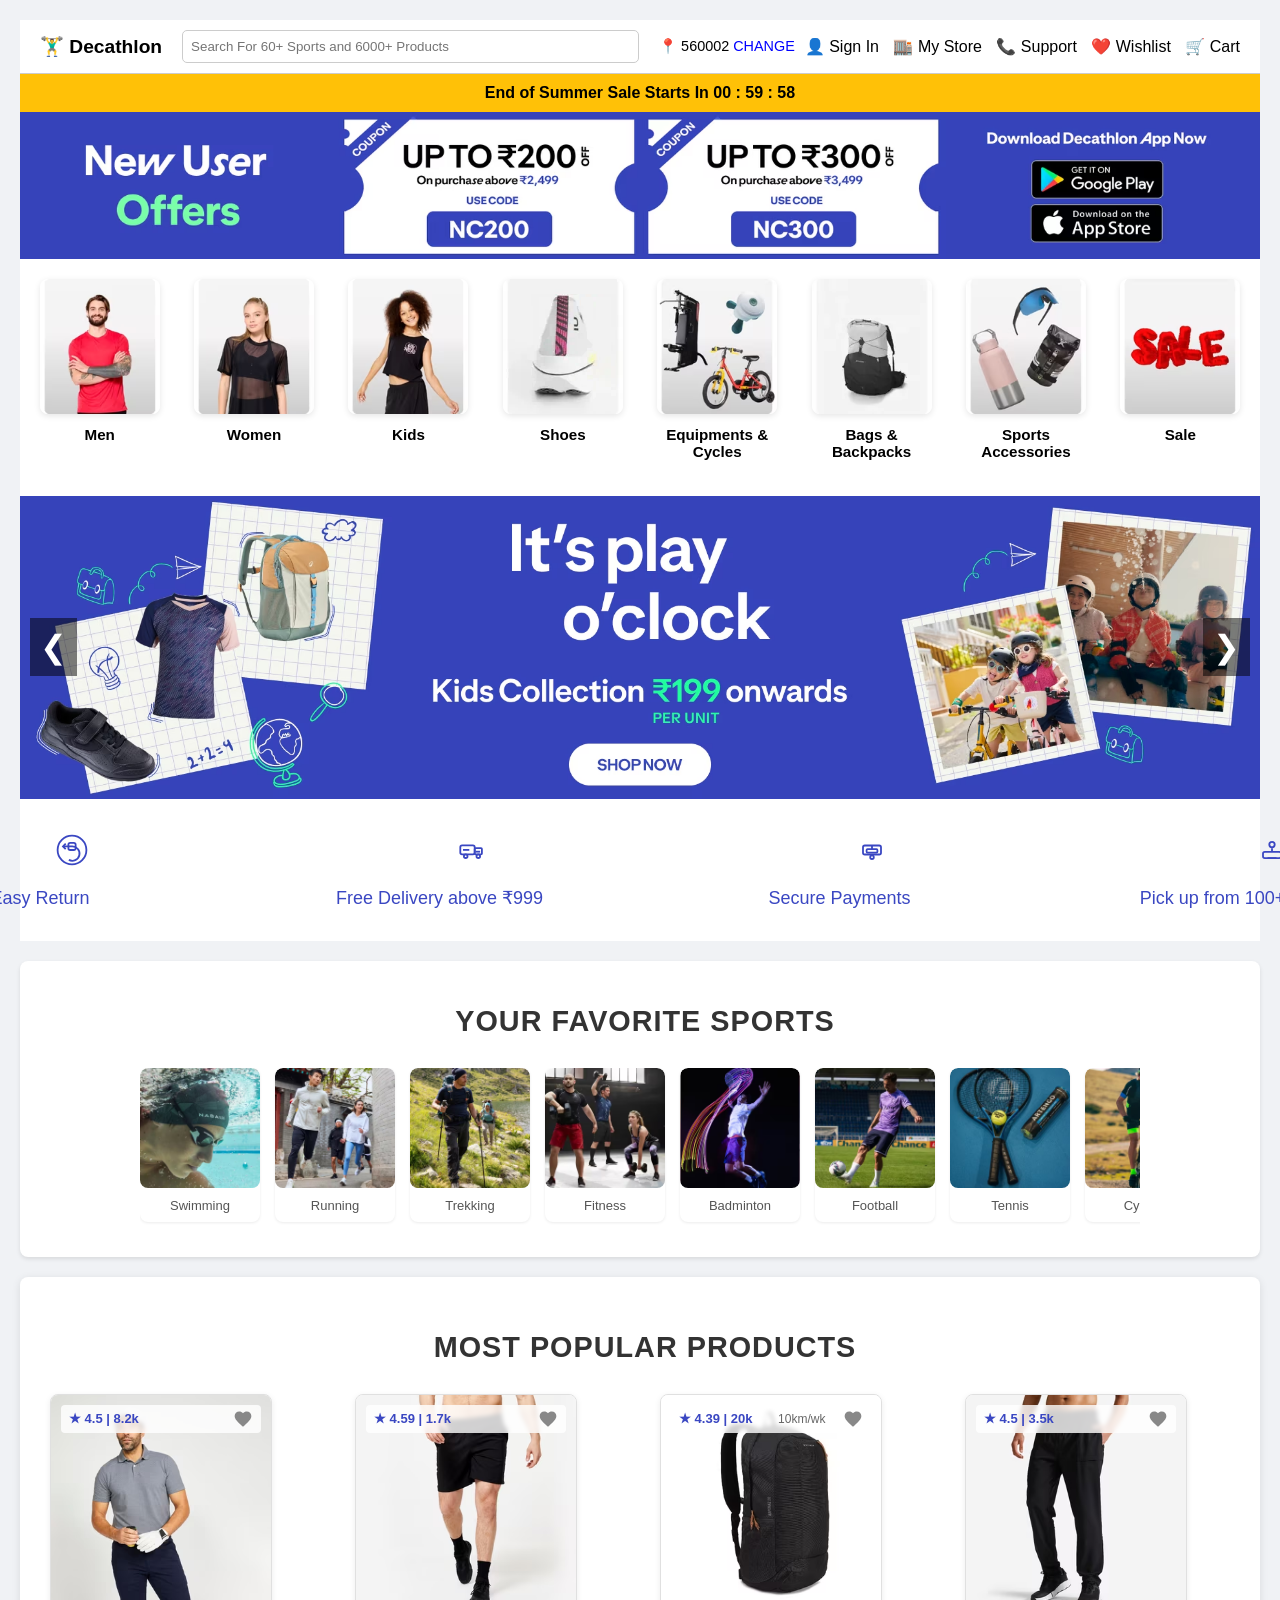
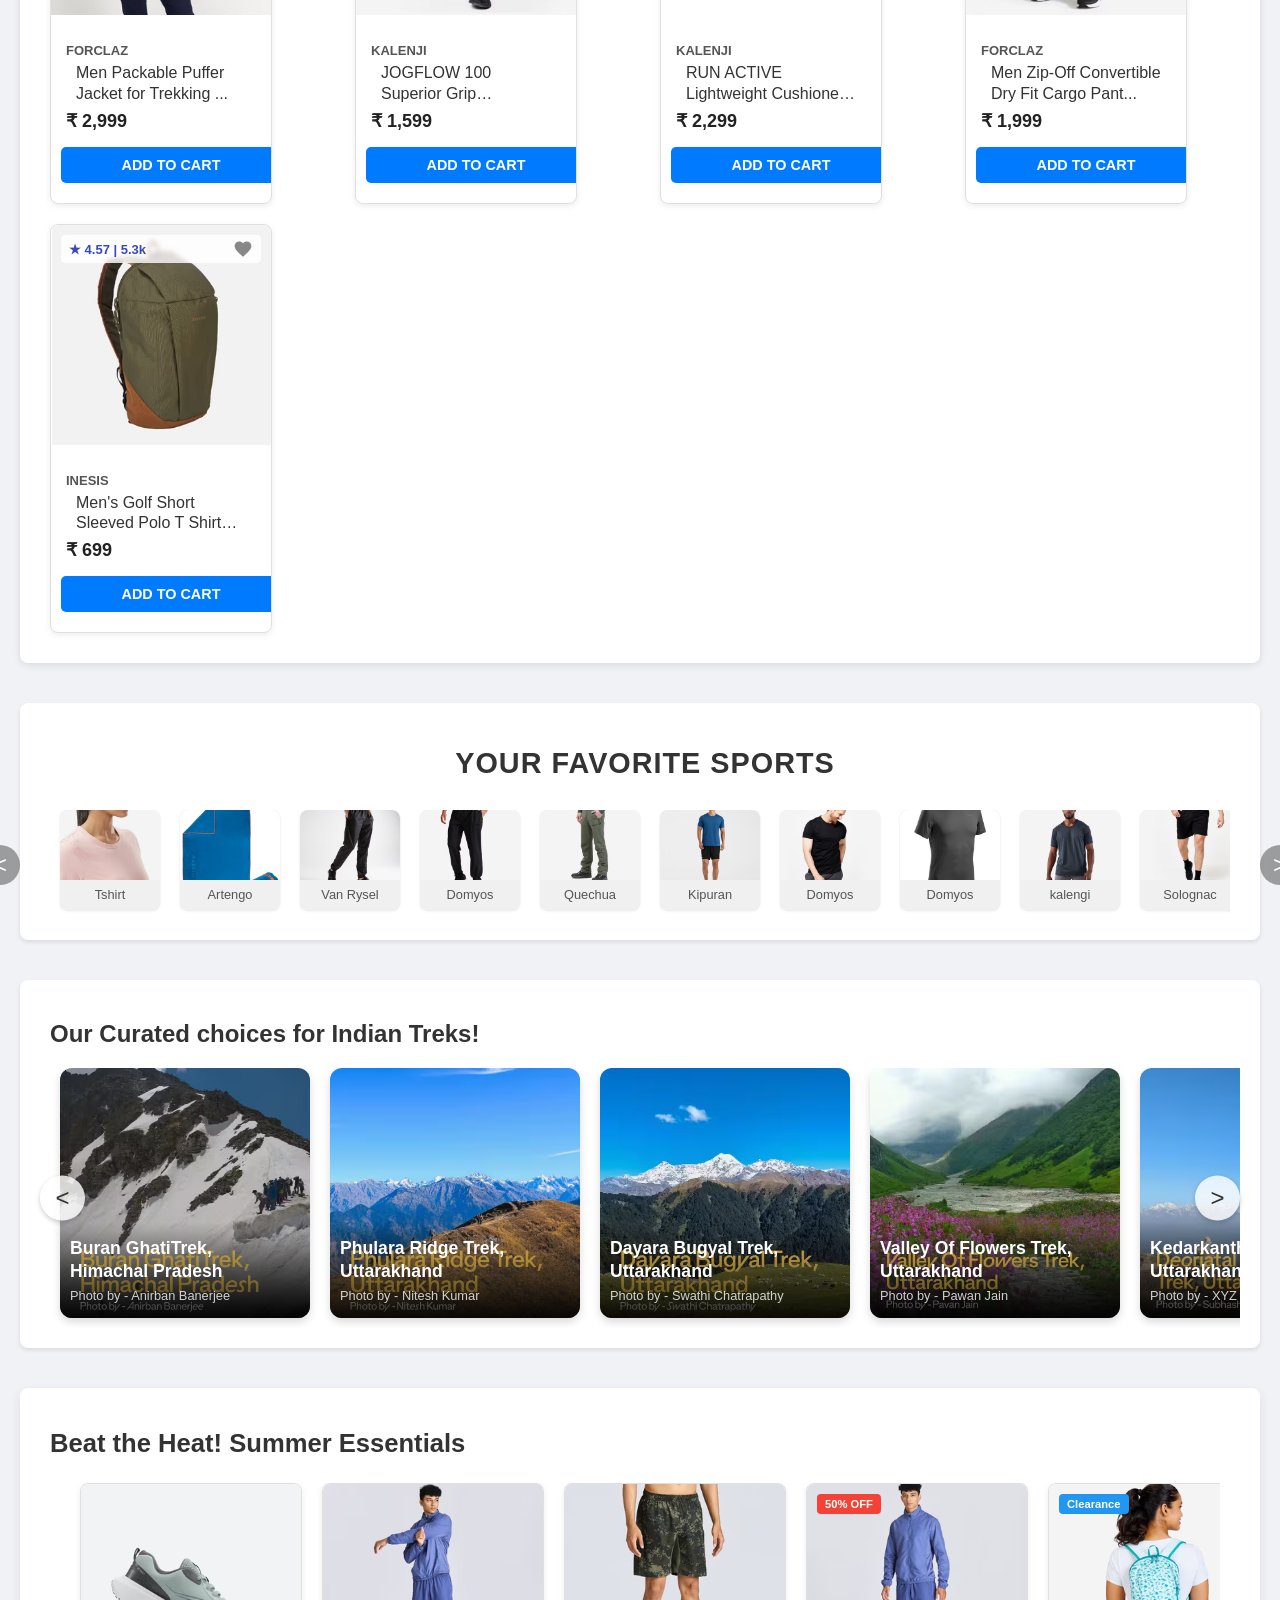
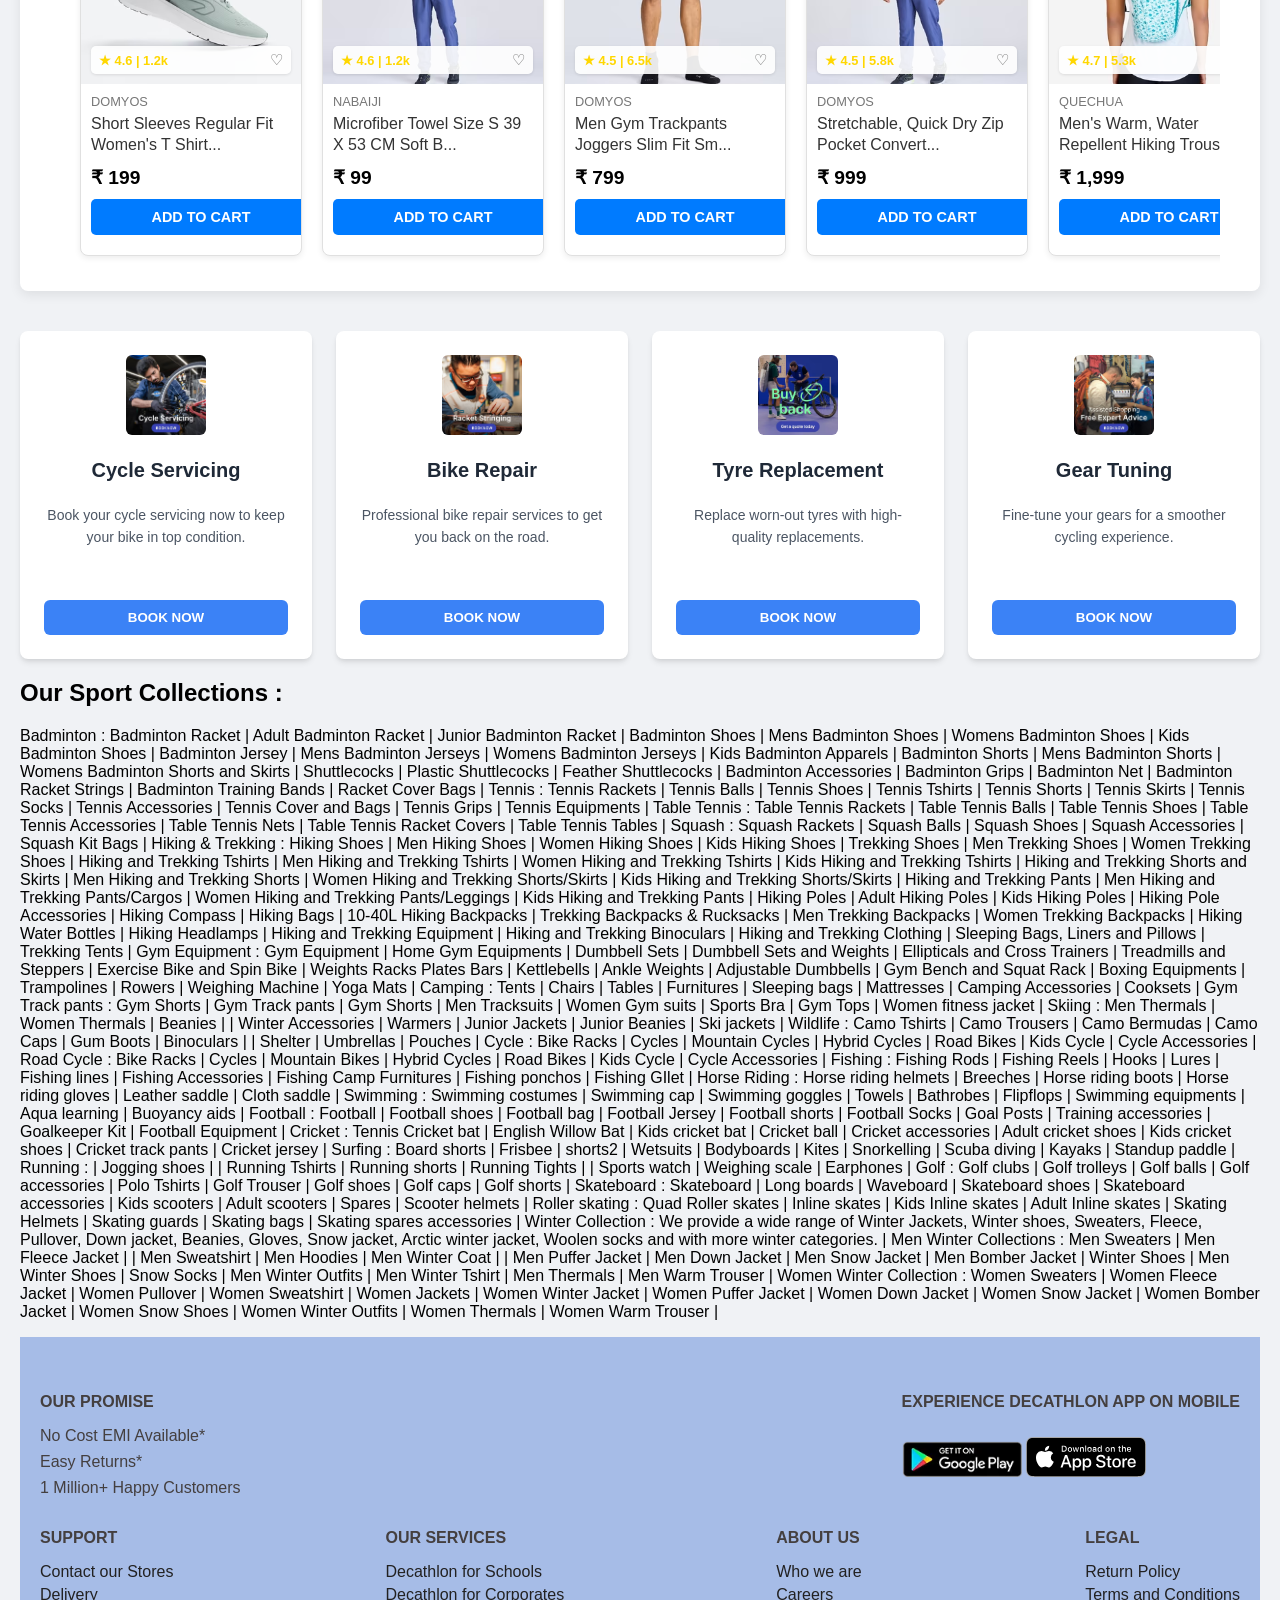
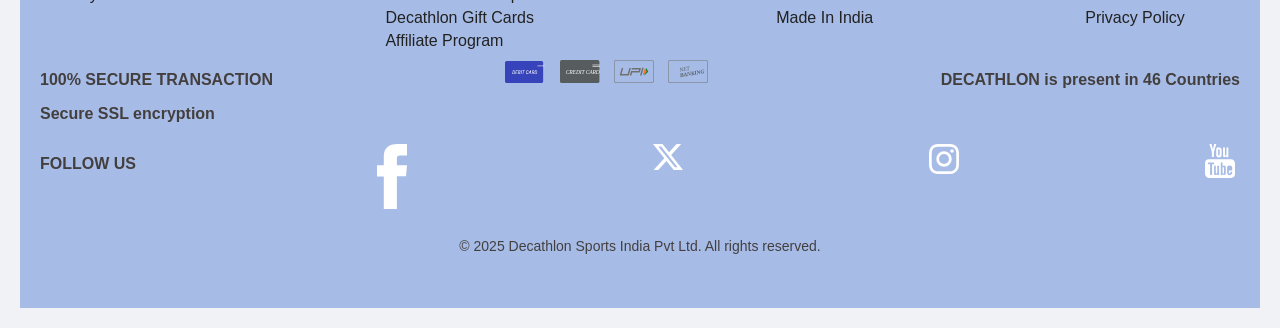
==== index.html @ 5025a7cd "Decathlon clone2" ====
<!DOCTYPE html>
<html lang="en">
<head>
  <meta charset="UTF-8" />
  <meta name="viewport" content="width=device-width, initial-scale=1.0" />
  <title>Decathlon Clone</title>
  <link rel="stylesheet" href="style.css" />
</head>
<body>
  <header class="top-nav">
    <div class="logo">🏋️‍♂️ Decathlon</div>
    <input type="text" placeholder="Search For 60+ Sports and 6000+ Products" class="search" />
    <div class="location">📍 560002 <span class="change">CHANGE</span></div>
    <div class="nav-icons">
      <span>👤 Sign In</span>
      <span>🏬 My Store</span>
      <span>📞 Support</span>
      <span>❤️ Wishlist</span>
      <span>🛒 Cart</span>
    </div>
  </header>

  <div class="sale-timer">
    End of Summer Sale Starts In <span id="timer">--:--:--</span>
  </div>

  <section class="banner">
    <img src="images/offer.avif" alt="Decathlon Banner">
  </section>

  <section class="categories">
    <div class="category">
      <img src="images/category1.avif" alt="Men" />
      <p>Men</p>
    </div>
    <div class="category">
      <img src="images/category2.avif" alt="Women" />
      <p>Women</p>
    </div>
    <div class="category">
      <img src="images/category3.avif" alt="Kids" />
      <p>Kids</p>
    </div>
    <div class="category">
      <img src="images/category4.webp" alt="Shoes" />
      <p>Shoes</p>
    </div>
    <div class="category">
      <img src="images/category4.avif" alt="Equipments" />
      <p>Equipments &<br>Cycles</p>
    </div>
    <div class="category">
      <img src="images/category6.webp" alt="Bags" />
      <p>Bags &<br>Backpacks</p>
    </div>
    <div class="category">
      <img src="images/category7.avif" alt="Accessories" />
      <p>Sports<br>Accessories</p>
    </div>
    <div class="category">
      <img src="images/category8.avif" alt="Sale" />
      <p>Sale</p>
    </div>
  </section>

  <!-- Slideshow -->
  <div class="slideshow-container">
    <div class="slide fade">
      <img src="images/category9.avif" alt="Slide 1">
    </div>
    <div class="slide fade">
      <img src="images/category10.avif" alt="Slide 2">
    </div>
    <div class="slide fade">
      <img src="images/category9.avif" alt="Slide 3">
    </div>
    <div class="slide fade">
      <img src="images/category12.avif" alt="Slide 4">
    </div>
    <div class="slide fade">
      <img src="images/category13.avif" alt="Slide 5">
    </div>
    <div class="slide fade">
      <img src="images/category14.avif" alt="Slide 6">
    </div>

    <!-- Navigation arrows -->
    <a class="prev" onclick="plusSlides(-1)">&#10094;</a>
    <a class="next" onclick="plusSlides(1)">&#10095;</a>
  </div>





  


<div class="features-bar">
        <div class="feature">
            <span class="icon">
                <svg viewBox="0 0 40 40">
                    <circle cx="20" cy="20" r="16" stroke="#3a47c2" stroke-width="2" fill="none"/>
                    <path d="M13 13l-3 3 3 3" stroke="#3a47c2" stroke-width="2" fill="none"/>
                    <path d="M10 16h10a8 8 0 1 1-3.5 15" stroke="#3a47c2" stroke-width="2" fill="none"/>
                    <rect x="16" y="12" width="8" height="8" rx="2" stroke="#3a47c2" stroke-width="2" fill="none"/>
                </svg>
            </span>
            <span class="feature-text">Easy Return</span>
        </div>
        <div class="divider"></div>
        <div class="feature">
            <span class="icon">
                <svg viewBox="0 0 40 40">
                    <rect x="7" y="16" width="16" height="10" rx="2" stroke="#3a47c2" stroke-width="2" fill="none"/>
                    <rect x="23" y="19" width="8" height="7" rx="1" stroke="#3a47c2" stroke-width="2" fill="none"/>
                    <circle cx="13" cy="28" r="2" stroke="#3a47c2" stroke-width="2" fill="none"/>
                    <circle cx="27" cy="28" r="2" stroke="#3a47c2" stroke-width="2" fill="none"/>
                    <path d="M10 21h7" stroke="#3a47c2" stroke-width="2" fill="none"/>
                    <path d="M24 23h5" stroke="#3a47c2" stroke-width="2" fill="none"/>
                </svg>
            </span>
            <span class="feature-text">Free Delivery above ₹999</span>
        </div>
        <div class="divider"></div>
        <div class="feature">
            <span class="icon">
                <svg viewBox="0 0 40 40">
                    <rect x="10" y="15" width="20" height="10" rx="2" stroke="#3a47c2" stroke-width="2" fill="none"/>
                    <rect x="14" y="19" width="12" height="4" rx="1" stroke="#3a47c2" stroke-width="2" fill="none"/>
                    <path d="M20 19v-4" stroke="#3a47c2" stroke-width="2" fill="none"/>
                    <circle cx="20" cy="28" r="2" stroke="#3a47c2" stroke-width="2" fill="none"/>
                </svg>
            </span>
            <span class="feature-text">Secure Payments</span>
        </div>
        <div class="divider"></div>
        <div class="feature">
            <span class="icon">
                <svg viewBox="0 0 40 40">
                    <rect x="10" y="22" width="20" height="7" rx="2" stroke="#3a47c2" stroke-width="2" fill="none"/>
                    <path d="M20 22v-4" stroke="#3a47c2" stroke-width="2" fill="none"/>
                    <circle cx="20" cy="14" r="3" stroke="#3a47c2" stroke-width="2" fill="none"/>
                    <path d="M15 29h10" stroke="#3a47c2" stroke-width="2" fill="none"/>
                </svg>
            </span>
            <span class="feature-text">Pick up from 100+ stores</span>
        </div>
    </div>

<div class="sports-section">
    <h2 class="section-title">YOUR FAVORITE SPORTS</h2>
    <div class="carousel-container">
        <button class="carousel-arrow left-arrow" id="leftArrow">&lt;</button>
        <div class="sports-carousel" id="sportsCarousel">
            <div class="sport-card">
                <img src="image2/im1.avif" alt="Swimming">
                <span class="sport-label">Swimming</span>
            </div>
            <div class="sport-card">
                <img src="image2/im2.avif" alt="Running">
                <span class="sport-label">Running</span>
            </div>
            <div class="sport-card">
                <img src="image2/im3.avif" alt="Trekking">
                <span class="sport-label">Trekking</span>
            </div>
            <div class="sport-card">
                <img src="image2/im4.avif" alt="Fitness">
                <span class="sport-label">Fitness</span>
            </div>
            <div class="sport-card">
                <img src="image2/im5.avif" alt="Badminton">
                <span class="sport-label">Badminton</span>
            </div>
            <div class="sport-card">
                <img src="image2/im6.avif" alt="Football">
                <span class="sport-label">Football</span>
            </div>
            <div class="sport-card">
                <img src="image2/im7.avif" alt="Tennis">
                <span class="sport-label">Tennis</span>
            </div>
            <div class="sport-card">
                <img src="image2/im8.avif" alt="Cycling">
                <span class="sport-label">Cycling</span>
            </div>
            <div class="sport-card">
                <img src="image2/im9.avif" alt="Basketball">
                <span class="sport-label">Basketball</span>
            </div>
            <div class="sport-card">
                <img src="image2/im10.avif" alt="Climbing">
                <span class="sport-label">Climbing</span>
            </div>
            <div class="sport-card">
                <img src="image2/im11.png" alt="Climbing">
                <span class="sport-label">Climbing</span>
            </div>
            <div class="sport-card">
                <img src="image2/im12.avif" alt="Climbing">
                <span class="sport-label">Climbing</span>
            </div>
        </div>
        <button class="carousel-arrow right-arrow" id="rightArrow">&gt;</button>
    </div>
</div>


<!---Product-->

<div class="products-section">
    <h2 class="section-title">Most Popular Products</h2>

    <div class="products-grid">

        <div class="product-card">
            <div class="product-image-container">
                <img src="image3/image0.avif" alt="FORCLAZ Men Packable Puffer Jacket for Trekking">
                <div class="rating-bar">
                    <span class="rating">
                        &#9733; 4.5 | 8.2k
                    </span>
                    <button class="like-button" aria-label="Add to favorites">
                        <svg viewBox="0 0 24 24" fill="currentColor" width="18px" height="18px">
                            <path d="M12 21.35l-1.45-1.32C5.4 15.36 2 12.28 2 8.5C2 5.42 4.42 3 7.5 3c1.74 0 3.41.81 4.5 2.09C13.09 3.81 14.76 3 16.5 3C19.58 3 22 5.42 22 8.5c0 3.78-3.4 6.86-8.55 11.54L12 21.35z"/>
                        </svg>
                    </button>
                </div>
            </div>
            <div class="product-info">
                <p class="product-brand">FORCLAZ</p>
                <p class="product-name">Men Packable Puffer Jacket for Trekking ...</p>
                <p class="product-price">₹ 2,999</p>
            </div>
            <button class="add-to-cart-btn">ADD TO CART</button>
        </div>

        <div class="product-card">
            <div class="product-image-container">
                <img src="image3/image1.avif" alt="KALENJI JOGFLOW 100 Superior Grip Cushioned Walking Shoes">
                <div class="rating-bar">
                    <span class="rating">
                        &#9733; 4.59 | 1.7k
                    </span>
                    <button class="like-button" aria-label="Add to favorites">
                        <svg viewBox="0 0 24 24" fill="currentColor" width="18px" height="18px">
                            <path d="M12 21.35l-1.45-1.32C5.4 15.36 2 12.28 2 8.5C2 5.42 4.42 3 7.5 3c1.74 0 3.41.81 4.5 2.09C13.09 3.81 14.76 3 16.5 3C19.58 3 22 5.42 22 8.5c0 3.78-3.4 6.86-8.55 11.54L12 21.35z"/>
                        </svg>
                    </button>
                </div>
            </div>
            <div class="product-info">
                <p class="product-brand">KALENJI</p>
                <p class="product-name">JOGFLOW 100 Superior Grip Cushioned W...</p>
                <p class="product-price">₹ 1,599</p>
            </div>
            <button class="add-to-cart-btn">ADD TO CART</button>
        </div>

        <div class="product-card">
            <div class="product-image-container">
                <img src="image3/image2.avif" alt="RUN ACTIVE Lightweight Cushioned Men's Running Shoes">
                <div class="rating-bar">
                    <span class="rating">
                        &#9733; 4.39 | 20k
                    </span>
                    <span class="intensity">10km/wk</span>
                    <button class="like-button" aria-label="Add to favorites">
                        <svg viewBox="0 0 24 24" fill="currentColor" width="18px" height="18px">
                            <path d="M12 21.35l-1.45-1.32C5.4 15.36 2 12.28 2 8.5C2 5.42 4.42 3 7.5 3c1.74 0 3.41.81 4.5 2.09C13.09 3.81 14.76 3 16.5 3C19.58 3 22 5.42 22 8.5c0 3.78-3.4 6.86-8.55 11.54L12 21.35z"/>
                        </svg>
                    </button>
                </div>
            </div>
            <div class="product-info">
                <p class="product-brand">KALENJI</p>
                <p class="product-name">RUN ACTIVE Lightweight Cushioned Men R...</p>
                <p class="product-price">₹ 2,299</p>
            </div>
            <button class="add-to-cart-btn">ADD TO CART</button>
        </div>

        <div class="product-card">
            <div class="product-image-container">
                <img src="image3/image4.avif" alt="FORCLAZ Men Zip-Off Convertible Dry Fit Cargo Pants">
                <div class="rating-bar">
                    <span class="rating">
                        &#9733; 4.5 | 3.5k
                    </span>
                    <button class="like-button" aria-label="Add to favorites">
                        <svg viewBox="0 0 24 24" fill="currentColor" width="18px" height="18px">
                            <path d="M12 21.35l-1.45-1.32C5.4 15.36 2 12.28 2 8.5C2 5.42 4.42 3 7.5 3c1.74 0 3.41.81 4.5 2.09C13.09 3.81 14.76 3 16.5 3C19.58 3 22 5.42 22 8.5c0 3.78-3.4 6.86-8.55 11.54L12 21.35z"/>
                        </svg>
                    </button>
                </div>
            </div>
            <div class="product-info">
                <p class="product-brand">FORCLAZ</p>
                <p class="product-name">Men Zip-Off Convertible Dry Fit Cargo Pant...</p>
                <p class="product-price">₹ 1,999</p>
            </div>
            <button class="add-to-cart-btn">ADD TO CART</button>
        </div>

        <div class="product-card">
            <div class="product-image-container">
                <img src="image3/image5.avif" alt="INESIS Men's Golf Short Sleeved Polo T Shirt">
                <div class="rating-bar">
                    <span class="rating">
                        &#9733; 4.57 | 5.3k
                    </span>
                    <button class="like-button" aria-label="Add to favorites">
                        <svg viewBox="0 0 24 24" fill="currentColor" width="18px" height="18px">
                            <path d="M12 21.35l-1.45-1.32C5.4 15.36 2 12.28 2 8.5C2 5.42 4.42 3 7.5 3c1.74 0 3.41.81 4.5 2.09C13.09 3.81 14.76 3 16.5 3C19.58 3 22 5.42 22 8.5c0 3.78-3.4 6.86-8.55 11.54L12 21.35z"/>
                        </svg>
                    </button>
                </div>
            </div>
            <div class="product-info">
                <p class="product-brand">INESIS</p>
                <p class="product-name">Men's Golf Short Sleeved Polo T Shirt MWS...</p>
                <p class="product-price">₹ 699</p>
            </div>
            <button class="add-to-cart-btn">ADD TO CART</button>
        </div>

    </div>
</div>


<!--women category-->


<div class="slider-section">
        <h2 class="section-title">YOUR FAVORITE SPORTS</h2>
        <div class="slider-container">
            <button class="slider-arrow left-arrow">&lt;</button>
            <div class="slider-content">
                <div class="slide-item">
                    <img src="image4/m1.avif" alt="Tshirt">
                    <p>Tshirt</p>
                </div>
                <div class="slide-item">
                    <img src="image4/im2.avif" alt="Artengo">
                    <p>Artengo</p>
                </div>
                <div class="slide-item">
                    <img src="image4/m3.avif" alt="Van Rysel">
                    <p>Van Rysel</p>
                </div>
                <div class="slide-item">
                    <img src="image4/m4.avif" alt="Domyos">
                    <p>Domyos</p>
                </div>
                <div class="slide-item">
                    <img src="image4/m5.avif" alt="Quechua">
                    <p>Quechua</p>
                </div>
                <div class="slide-item">
                    <img src="image4/m6.avif" alt="Kipuran">
                    <p>Kipuran</p>
                </div>
                <div class="slide-item">
                    <img src="image4/m7.avif" alt="Domyos">
                    <p>Domyos</p>
                </div>
                <div class="slide-item">
                    <img src="image4/m8.avif" alt="Domyos">
                    <p>Domyos</p>
                </div>
                <div class="slide-item">
                    <img src="image4/m9.avif" alt="kalengi">
                    <p>kalengi</p>
                </div>
                <div class="slide-item">
                    <img src="image4/m10.avif" alt="Solognac">
                    <p>Solognac</p>
                </div>
            </div>
            <button class="slider-arrow right-arrow">&gt;</button>
        </div>
    </div>





    <!--nature-->

    <div class="trek-slider-section">
        <h2 class="trek-section-title">Our Curated choices for Indian Treks!</h2>
        <div class="trek-slider-container">
            <button class="trek-slider-arrow trek-left-arrow">&lt;</button>
            <div class="trek-slider-content">
                <div class="trek-slide-item">
                    <img src="image5/n1.avif" alt="Buran Ghati Trek, Himachal Pradesh">
                    <div class="trek-overlay">
                        <p class="trek-title">Buran GhatiTrek,<br>Himachal Pradesh</p>
                        <p class="trek-photo-credit">Photo by - Anirban Banerjee</p>
                    </div>
                </div>
                <div class="trek-slide-item">
                    <img src="image5/n2.avif" alt="Phulara Ridge Trek, Uttarakhand">
                    <div class="trek-overlay">
                        <p class="trek-title">Phulara Ridge Trek,<br>Uttarakhand</p>
                        <p class="trek-photo-credit">Photo by - Nitesh Kumar</p>
                    </div>
                </div>
                <div class="trek-slide-item">
                    <img src="image5/n3.avif" alt="Dayara Bugyal Trek, Uttarakhand">
                    <div class="trek-overlay">
                        <p class="trek-title">Dayara Bugyal Trek,<br>Uttarakhand</p>
                        <p class="trek-photo-credit">Photo by - Swathi Chatrapathy</p>
                    </div>
                </div>
                <div class="trek-slide-item">
                    <img src="image5/n4.avif" alt="Valley Of Flowers Trek, Uttarakhand">
                    <div class="trek-overlay">
                        <p class="trek-title">Valley Of Flowers Trek,<br>Uttarakhand</p>
                        <p class="trek-photo-credit">Photo by - Pawan Jain</p>
                    </div>
                </div>
                <div class="trek-slide-item">
                    <img src="image5/n5.avif" alt="Kedarkantha Trek, Uttarakhand">
                    <div class="trek-overlay">
                        <p class="trek-title">Kedarkantha Trek,<br>Uttarakhand</p>
                        <p class="trek-photo-credit">Photo by - XYZ</p>
                    </div>
                </div>

        <div class="trek-slide-item">
                    <img src="image5/n6.avif" alt="Kedarkantha Trek, Uttarakhand">
                    <div class="trek-overlay">
                        <p class="trek-title">Mizoram Trek,<br>Mizoram</p>
                        <p class="trek-photo-credit">Photo by - XYZ</p>
                    </div>
                </div>
            </div>
            <button class="trek-slider-arrow trek-right-arrow">&gt;</button>
        </div>
    </div>




    <!--cart12-->



 <div class="product-carousel-section">
    <h2 class="product-section-title">Beat the Heat! Summer Essentials</h2>
    <div class="product-carousel-wrapper">
        <button class="carousel-arrow left-arrow">&lt;</button>
        <div class="product-carousel-content">

            <!-- Product Card 1 -->
            <div class="product-card">
                <div class="product-card-image">
                    <img src="image6/im1.avif" alt="Domyos T-Shirt">
                    <div class="rating-heart">
                        <span class="rating">★ 4.6 | 1.2k</span>
                        <span class="heart-icon">&#x2661;</span>
                    </div>
                </div>
                <p class="brand">DOMYOS</p>
                <p class="product-name">Short Sleeves Regular Fit Women's T Shirt...</p>
                <p class="price">₹ 199</p>
                <button class="add-to-cart-btn">ADD TO CART</button>
            </div>

            <!-- Product Card 2 -->
            <div class="product-card">
                <div class="product-card-image">
                    <img src="image6/im2.avif" alt="Nabaiji Towel">
                    <div class="rating-heart">
                        <span class="rating">★ 4.6 | 1.2k</span>
                        <span class="heart-icon">&#x2661;</span>
                    </div>
                </div>
                <p class="brand">NABAIJI</p>
                <p class="product-name">Microfiber Towel Size S 39 X 53 CM Soft B...</p>
                <p class="price">₹ 99</p>
                <button class="add-to-cart-btn">ADD TO CART</button>
            </div>

            <!-- Product Card 3 -->
            <div class="product-card">
                <div class="product-card-image">
                    <img src="image6/im3.avif" alt="Domyos Men's Joggers">
                    <div class="rating-heart">
                        <span class="rating">★ 4.5 | 6.5k</span>
                        <span class="heart-icon">&#x2661;</span>
                    </div>
                </div>
                <p class="brand">DOMYOS</p>
                <p class="product-name">Men Gym Trackpants Joggers Slim Fit Sm...</p>
                <p class="price">₹ 799</p>
                <button class="add-to-cart-btn">ADD TO CART</button>
            </div>

            <!-- Product Card 4 -->
            <div class="product-card">
                <div class="product-card-image">
                    <img src="image6/im4.avif" alt="Domyos Zip Pocket Joggers">
                    <div class="label price-drop">50% OFF</div>
                    <div class="rating-heart">
                        <span class="rating">★ 4.5 | 5.8k</span>
                        <span class="heart-icon">&#x2661;</span>
                    </div>
                </div>
                <p class="brand">DOMYOS</p>
                <p class="product-name">Stretchable, Quick Dry Zip Pocket Convert...</p>
                <p class="price">₹ 999</p>
                <button class="add-to-cart-btn">ADD TO CART</button>
            </div>

            <!-- Product Card 5 -->
            <div class="product-card">
                <div class="product-card-image">
                    <img src="image6/im5.avif" alt="Quechua Hiking Trousers">
                    <div class="label clearance">Clearance</div>
                    <div class="rating-heart">
                        <span class="rating">★ 4.7 | 5.3k</span>
                        <span class="heart-icon">&#x2661;</span>
                    </div>
                </div>
                <p class="brand">QUECHUA</p>
                <p class="product-name">Men's Warm, Water Repellent Hiking Trouse...</p>
                <p class="price">₹ 1,999</p>
                <button class="add-to-cart-btn">ADD TO CART</button>
            </div>

            <!-- Product Card 6 -->
            <div class="product-card">
                <div class="product-card-image">
                    <img src="image6/im6.avif" alt="Kalenji Running Shoes">
                    <div class="label new-arrivals">NEW ARRIVALS</div>
                    <div class="rating-heart">
                        <span class="rating">★ 4.41 | 7.8k</span>
                        <span class="heart-icon">&#x2661;</span>
                    </div>
                </div>
                <p class="brand">KALENJI</p>
                <p class="product-name">JOGFLOW 100.1 Superior Grip Cushioned...</p>
                <p class="price">₹ 1,599</p>
                <button class="add-to-cart-btn">ADD TO CART</button>
            </div>

            <!-- Product Card 7 -->
            <div class="product-card">
                <div class="product-card-image">
                    <img src="image6/im7.avif" alt="Forclaz Puffer Jacket">
                    <div class="rating-heart">
                        <span class="rating">★ 4.5 | 8.2k</span>
                        <span class="heart-icon">&#x2661;</span>
                    </div>
                </div>
                <p class="brand">FORCLAZ</p>
                <p class="product-name">Men Packable Puffer Jacket for Trekking -...</p>
                <p class="price">₹ 2,999</p>
                <button class="add-to-cart-btn">ADD TO CART</button>
            </div>

            <!-- Product Card 8 -->
            <div class="product-card">
                <div class="product-card-image">
                    <img src="image6/im8.avif" alt="Kalenji Jogflow 100 Shoes">
                    <div class="rating-heart">
                        <span class="rating">★ 4.59 | 1.7k</span>
                        <span class="heart-icon">&#x2661;</span>
                    </div>
                </div>
                <p class="brand">KALENJI</p>
                <p class="product-name">JOGFLOW 100 Superior Grip Cushioned R...</p>
                <p class="price">₹ 1,599</p>
                <button class="add-to-cart-btn">ADD TO CART</button>
            </div>

            

        </div>
        <button class="carousel-arrow right-arrow">&gt;</button>
    </div>
</div>
<div>
    <button class="carousel-arrow left-arrow">&#8249;</button>
<button class="carousel-arrow right-arrow">&#8250;</button>
</div>

               
    </div>



    <!--foot2-->

   <div class="service-wrapper">
    <div class="service-container">
        <img src="image7/image1.avif" alt="Cycle Servicing">
        <h2>Cycle Servicing</h2>
        <p>Book your cycle servicing now to keep your bike in top condition.</p>
        <button>BOOK NOW</button>
    </div>

    <div class="service-container">
        <img src="image7/image2.avif" alt="Bike Repair">
        <h2>Bike Repair</h2>
        <p>Professional bike repair services to get you back on the road.</p>
        <button>BOOK NOW</button>
    </div>

    <div class="service-container">
        <img src="image7/image3.avif" alt="Tyre Replacement">
        <h2>Tyre Replacement</h2>
        <p>Replace worn-out tyres with high-quality replacements.</p>
        <button>BOOK NOW</button>
    </div>

    <div class="service-container">
        <img src="image7/image4.avif" alt="Gear Tuning">
        <h2>Gear Tuning</h2>
        <p>Fine-tune your gears for a smoother cycling experience.</p>
        <button>BOOK NOW</button>
    </div>
</div>




<div>
    <p>
        <h2><bold>Our Sport Collections :</bold></h2>
Badminton : Badminton Racket | Adult Badminton Racket | Junior Badminton Racket | Badminton Shoes | Mens Badminton Shoes | Womens Badminton Shoes | Kids Badminton Shoes | Badminton Jersey | Mens Badminton Jerseys | Womens Badminton Jerseys | Kids Badminton Apparels | Badminton Shorts | Mens Badminton Shorts | Womens Badminton Shorts and Skirts | Shuttlecocks | Plastic Shuttlecocks | Feather Shuttlecocks | Badminton Accessories | Badminton Grips | Badminton Net | Badminton Racket Strings | Badminton Training Bands | Racket Cover Bags |
Tennis : Tennis Rackets | Tennis Balls | Tennis Shoes | Tennis Tshirts | Tennis Shorts | Tennis Skirts | Tennis Socks | Tennis Accessories | Tennis Cover and Bags | Tennis Grips | Tennis Equipments |
Table Tennis : Table Tennis Rackets | Table Tennis Balls | Table Tennis Shoes | Table Tennis Accessories | Table Tennis Nets | Table Tennis Racket Covers | Table Tennis Tables |
Squash : Squash Rackets | Squash Balls | Squash Shoes | Squash Accessories | Squash Kit Bags |
Hiking & Trekking : Hiking Shoes | Men Hiking Shoes | Women Hiking Shoes | Kids Hiking Shoes | Trekking Shoes | Men Trekking Shoes | Women Trekking Shoes | Hiking and Trekking Tshirts | Men Hiking and Trekking Tshirts | Women Hiking and Trekking Tshirts | Kids Hiking and Trekking Tshirts | Hiking and Trekking Shorts and Skirts | Men Hiking and Trekking Shorts | Women Hiking and Trekking Shorts/Skirts | Kids Hiking and Trekking Shorts/Skirts | Hiking and Trekking Pants | Men Hiking and Trekking Pants/Cargos | Women Hiking and Trekking Pants/Leggings | Kids Hiking and Trekking Pants | Hiking Poles | Adult Hiking Poles | Kids Hiking Poles | Hiking Pole Accessories | Hiking Compass | Hiking Bags | 10-40L Hiking Backpacks | Trekking Backpacks & Rucksacks | Men Trekking Backpacks | Women Trekking Backpacks | Hiking Water Bottles | Hiking Headlamps | Hiking and Trekking Equipment | Hiking and Trekking Binoculars | Hiking and Trekking Clothing | Sleeping Bags, Liners and Pillows | Trekking Tents |
Gym Equipment : Gym Equipment | Home Gym Equipments | Dumbbell Sets | Dumbbell Sets and Weights | Ellipticals and Cross Trainers | Treadmills and Steppers | Exercise Bike and Spin Bike | Weights Racks Plates Bars | Kettlebells | Ankle Weights | Adjustable Dumbbells | Gym Bench and Squat Rack | Boxing Equipments | Trampolines | Rowers | Weighing Machine | Yoga Mats |
Camping : Tents | Chairs | Tables | Furnitures | Sleeping bags | Mattresses | Camping Accessories | Cooksets |
Gym Track pants : Gym Shorts | Gym Track pants | Gym Shorts | Men Tracksuits | Women Gym suits | Sports Bra | Gym Tops | Women fitness jacket |
Skiing : Men Thermals | Women Thermals | Beanies | | Winter Accessories | Warmers | Junior Jackets | Junior Beanies | Ski jackets |
Wildlife : Camo Tshirts | Camo Trousers | Camo Bermudas | Camo Caps | Gum Boots | Binoculars | | Shelter | Umbrellas | Pouches |
Cycle : Bike Racks | Cycles | Mountain Cycles | Hybrid Cycles | Road Bikes | Kids Cycle | Cycle Accessories |
Road Cycle : Bike Racks | Cycles | Mountain Bikes | Hybrid Cycles | Road Bikes | Kids Cycle | Cycle Accessories |
Fishing : Fishing Rods | Fishing Reels | Hooks | Lures | Fishing lines | Fishing Accessories | Fishing Camp Furnitures | Fishing ponchos | Fishing GIlet |
Horse Riding : Horse riding helmets | Breeches | Horse riding boots | Horse riding gloves | Leather saddle | Cloth saddle |
Swimming : Swimming costumes | Swimming cap | Swimming goggles | Towels | Bathrobes | Flipflops | Swimming equipments | Aqua learning | Buoyancy aids |
Football : Football | Football shoes | Football bag | Football Jersey | Football shorts | Football Socks | Goal Posts | Training accessories | Goalkeeper Kit | Football Equipment |
Cricket : Tennis Cricket bat | English Willow Bat | Kids cricket bat | Cricket ball | Cricket accessories | Adult cricket shoes | Kids cricket shoes | Cricket track pants | Cricket jersey |
Surfing : Board shorts | Frisbee | shorts2 | Wetsuits | Bodyboards | Kites | Snorkelling | Scuba diving | Kayaks | Standup paddle |
Running : | Jogging shoes | | Running Tshirts | Running shorts | Running Tights | | Sports watch | Weighing scale | Earphones |
Golf : Golf clubs | Golf trolleys | Golf balls | Golf accessories | Polo Tshirts | Golf Trouser | Golf shoes | Golf caps | Golf shorts |
Skateboard : Skateboard | Long boards | Waveboard | Skateboard shoes | Skateboard accessories | Kids scooters | Adult scooters | Spares | Scooter helmets |
Roller skating : Quad Roller skates | Inline skates | Kids Inline skates | Adult Inline skates | Skating Helmets | Skating guards | Skating bags | Skating spares accessories |
Winter Collection : We provide a wide range of Winter Jackets, Winter shoes, Sweaters, Fleece, Pullover, Down jacket, Beanies, Gloves, Snow jacket, Arctic winter jacket, Woolen socks and with more winter categories. |
Men Winter Collections : Men Sweaters | Men Fleece Jacket | | Men Sweatshirt | Men Hoodies | Men Winter Coat | | Men Puffer Jacket | Men Down Jacket | Men Snow Jacket | Men Bomber Jacket | Winter Shoes | Men Winter Shoes | Snow Socks | Men Winter Outfits | Men Winter Tshirt | Men Thermals | Men Warm Trouser |
Women Winter Collection : Women Sweaters | Women Fleece Jacket | Women Pullover | Women Sweatshirt | Women Jackets | Women Winter Jacket | Women Puffer Jacket | Women Down Jacket | Women Snow Jacket | Women Bomber Jacket | Women Snow Shoes | Women Winter Outfits | Women Thermals | Women Warm Trouser |
    </p>
</div>



    <footer>
        <div class="footer-top">
            <div class="promise">
                <p>OUR PROMISE</p>
                <ul>
                    <li>No Cost EMI Available*</li>
                    <li>Easy Returns*</li>
                    <li>1 Million+ Happy Customers</li>
                </ul>
            </div>
            <div class="app-links">
                <p>EXPERIENCE DECATHLON APP ON MOBILE</p>
                <a href="#"><img src="image8/im1.webp" alt="Get it on Google Play"></a>
                <a href="#"><img src="image8/im2.svg" alt="Download on the App Store"></a>
            </div>
        </div>
        
        <div class="footer-middle">
            <div class="links">
                <p>SUPPORT</p>
                <a href="#">Contact our Stores</a>
                <a href="#">Delivery</a>
            </div>
            <div class="links">
                <p>OUR SERVICES</p>
                <a href="#">Decathlon for Schools</a>
                <a href="#">Decathlon for Corporates</a>
                <a href="#">Decathlon Gift Cards</a>
                <a href="#">Affiliate Program</a>
            </div>
            <div class="links">
                <p>ABOUT US</p>
                <a href="#">Who we are</a>
                <a href="#">Careers</a>
                <a href="#">Made In India</a>
            </div>
            <div class="links">
                <p>LEGAL</p>
                <a href="#">Return Policy</a>
                <a href="#">Terms and Conditions</a>
                <a href="#">Privacy Policy</a>
            </div>
        </div>
        
        <div class="footer-bottom">
            <div class="secure-transaction">
                <p>100% SECURE TRANSACTION</p>
                <p>Secure SSL encryption</p>
            </div>
            <div class="payment-methods">
                <img src="image8/im3.svg" alt="Debit Card">
                <img src="image8/im4.svg" alt="Credit Card">
                <img src="image8/im5.svg" alt="UPI">
                <img src="image8/im6.svg" alt="Net Banking">
            </div>
            <div class="countries">
                <p>DECATHLON is present in 46 Countries</p>
            </div>
        </div>
        
        <div class="follow-us">
            <p>FOLLOW US</p>
            <a href="#"><img src="image8/im7.svg" alt="Facebook"></a>
            <a href="#"><img src="image8/im10.svg" alt="Twitter"></a>
            <a href="#"><img src="image8/im8.svg" alt="Instagram"></a>
            <a href="#"><img src="image8/im9.svg" alt="YouTube"></a>
        </div>
        
        <div class="footer-bottom-text">
            <p>© 2025 Decathlon Sports India Pvt Ltd. All rights reserved.</p>
        </div>
    </footer>


   

  <!-- Include JS at the end -->
  <script src="script.js"></script>
</body>
</html>
---- style.css ----
body {
  margin: 0;
  font-family: Arial, sans-serif;
}

.top-nav {
  background: #fff;
  display: flex;
  align-items: center;
  padding: 10px 20px;
  border-bottom: 1px solid #ccc;
  justify-content: space-between;
  flex-wrap: wrap;
}

.logo {
  font-weight: bold;
  font-size: 1.2rem;
}

.search {
  flex: 1;
  margin: 0 20px;
  padding: 8px;
  border: 1px solid #ccc;
  border-radius: 5px;
  min-width: 200px;
}

.location {
  font-size: 0.9rem;
}

.location .change {
  color: blue;
  cursor: pointer;
}

.nav-icons span {
  margin-left: 10px;
  cursor: pointer;
}

.sale-timer {
  background-color: #ffc107;
  text-align: center;
  padding: 10px;
  font-weight: bold;
}

.banner {
  width: 100%;
  height: auto;
  overflow: hidden;
}

.banner img {
  width: 100%;
  height: auto;
  display: block;
  object-fit: cover;
}

.offer {
  flex: 1;
  padding: 10px;
  max-width: 300px;
  text-align: center;
  border: 1px dashed #fff;
  margin: 10px;
}

.categories {
  display: flex;
  justify-content: space-around;
  flex-wrap: nowrap;
  overflow-x: auto;
  background-color: #fff;
  padding: 20px 10px;
  gap: 15px;
  scrollbar-width: thin;
}

.category {
  flex: 0 0 auto;
  text-align: center;
  max-width: 120px;
}

.category img {
  width: 100%;
  border-radius: 8px;
  box-shadow: 0 2px 6px rgba(0, 0, 0, 0.1);
  transition: transform 0.3s;
}

.category img:hover {
  transform: scale(1.05);
}

.category p {
  margin-top: 8px;
  font-weight: bold;
  font-size: 0.95rem;
}

.apps img {
  width: 150px;
  margin: 5px;
}

.category-nav {
  display: flex;
  justify-content: space-around;
  background: #f8f8f8;
  padding: 15px 0;
  font-weight: bold;
}

.category-nav div {
  cursor: pointer;
}



.hero-banner {
  position: relative;
  width: 100%;
  overflow: hidden;
  font-family: 'Arial', sans-serif;
}

.hero-slide {
  position: relative;
}

.hero-img {
  width: 100%;
  height: auto;
  display: block;
}

.hero-text {
  position: absolute;
  top: 20%;
  left: 5%;
  color: #fcdab0;
  max-width: 40%;
}

.hero-text h1 {
  font-size: 2.5rem;
  font-weight: bold;
  margin-bottom: 1rem;
  color: #ffc373;
}

.price-tag {
  background: #f1f1f1;
  padding: 0.5rem 1rem;
  border-radius: 10px;
  display: inline-block;
  color: #333;
  margin-bottom: 1rem;
}

.price-tag span {
  font-size: 1.3rem;
  font-weight: bold;
  color: #000;
}

.hero-btn {
  display: inline-block;
  background: #2d3edb;
  color: white;
  padding: 0.8rem 1.5rem;
  border-radius: 30px;
  font-weight: bold;
  text-decoration: none;
}

.nav {
  position: absolute;
  top: 50%;
  transform: translateY(-50%);
  background: white;
  border: none;
  font-size: 2rem;
  padding: 0.2rem 1rem;
  cursor: pointer;
  border-radius: 50%;
  z-index: 1;
}

.nav.left {
  left: 1%;
}

.nav.right {
  right: 1%;
}

.feature-icons {
  display: flex;
  justify-content: space-around;
  align-items: center;
  background: #fff;
  padding: 1rem 0;
  border-top: 1px solid #eee;
  border-bottom: 1px solid #eee;
}

.feature {
  display: flex;
  flex-direction: column;
  align-items: center;
  font-size: 0.9rem;
  text-align: center;
  max-width: 100px;
}

.feature img {
  height: 40px;
  margin-bottom: 0.5rem;
}


.hero-banner {
  position: relative;
  width: 100%;
  overflow: hidden;
}

.hero-slide {
  position: absolute;
  width: 100%;
  height: 100%;
  top: 0;
  left: 100%;
  opacity: 0;
  transition: all 1s ease;
}

.hero-slide.active {
  left: 0;
  opacity: 1;
  z-index: 2;
}

.hero-slide.previous {
  left: -100%;
  opacity: 0;
  z-index: 1;
}



.monsoon-banner {
  background: url('https://images.unsplash.com/photo-1569342681749-fc0cdb6b43e8') no-repeat center;
  background-size: cover;
  color: white;
  text-align: center;
  padding: 60px 20px;
}

.monsoon-banner h2 {
  font-size: 2em;
  margin: 0;
}

.slideshow-container {
  width: 100%; /* or fixed width if preferred */
  overflow: hidden;
  position: relative;
}

.slider-wrapper {
  display: flex;
  width: calc(100% * 6); /* 6 slides */
  transition: transform 0.5s ease-in-out;
}

.slide {
  width: 100%;
  flex-shrink: 0;
}

.slide img {
  width: 100%;
  display: block;
}

/* Optional arrow styling */
.prev, .next {
  position: absolute;
  top: 50%;
  transform: translateY(-50%);
  font-size: 2rem;
  color: white;
  background-color: rgba(0,0,0,0.5);
  padding: 10px;
  cursor: pointer;
  z-index: 10;
}

.prev { left: 10px; }
.next { right: 10px; }






.features-bar {
  display: flex;
  align-items: center;
  justify-content: center;
  background: #fff;
  padding: 32px 0;
  gap: 150px; 
  font-family: Arial, Helvetica, sans-serif;
}

.feature {
  display: flex;
  align-items: center;
  gap: 20px;
  color: #3a47c2;
  font-size: 18px;
  white-space: nowrap;
}

.icon {
  display: flex;
  align-items: center;
  margin-left: auto;
}

.feature svg {
  width: 36px;
  height: 36px;
  display: block;
}

.divider {
  width: 2px;
  height: 60px;
  background: #352bc4;
}

@media (max-width: 900px) {
  .features-bar {
    flex-direction: column;
    gap: 50px;
  }
  .divider {
    display: none;
  }
}



body {
    margin: 0;
    font-family: Arial, sans-serif;
    background-color: #f8f8f8;
    -webkit-font-smoothing: antialiased;
    -moz-osx-font-smoothing: grayscale;
}

.sports-section {
    padding: 20px;
    max-width: 1200px;
    margin: 20px auto;
    background-color: #fff;
    border-radius: 8px;
    box-shadow: 0 2px 4px rgba(0, 0, 0, 0.1);
}

.section-title {
    font-size: 16px;
    font-weight: bold;
    color: #333;
    margin-bottom: 15px;
    text-transform: uppercase;
    letter-spacing: 1px;
}

.carousel-container{
    display: flex;
    align-items: center;
    position: relative;
    max-width: 1000px;
    margin: 0 auto;
    padding: 0 40px;
}

.sports-carousel {
    display: flex;
    overflow-x: auto;
    -webkit-overflow-scrolling: touch;
    scroll-behavior: smooth;
    padding-bottom: 15px;
    gap: 15px;
    scrollbar-width: none;
    -ms-overflow-style: none;
    width: 100%;
}

.sports-carousel::-webkit-scrollbar {
    display: none;
}

.sport-card {
    flex-shrink: 0;
    width: 120px;
    text-align: center;
    border-radius: 8px;
    overflow: hidden;
    box-shadow: 0 1px 3px rgba(0, 0, 0, 0.08);
    background-color: #fff;
    padding-bottom: 8px;
}

.sport-card img {
    width: 100%;
    height: 120px;
    object-fit: cover;
    border-radius: 8px;
    margin-bottom: 8px;
    display: block;
}

.sport-label {
    font-size: 13px;
    color: #555;
    font-weight: 500;
    white-space: nowrap;
    overflow: hidden;
    text-overflow: ellipsis;
    padding: 0 5px;
}

.carousel-arrow {
    background-color: rgba(255, 255, 255, 0.8);
    border: 1px solid #ddd;
    border-radius: 50%;
    width: 35px;
    height: 35px;
    display: flex;
    justify-content: center;
    align-items: center;
    font-size: 18px;
    color: #333;
    cursor: pointer;
    z-index: 10;
    box-shadow: 0 2px 4px rgba(0, 0, 0, 0.1);
    position: absolute;
    top: 50%;
    transform: translateY(-50%);
    transition: background-color 0.2s ease;
    user-select: none;
}

.left-arrow {
    left: 0;
    margin-left: -40px;
}

.right-arrow {
    right: 0;
    margin-right: -40px;
}

.carousel-arrow:hover {
    background-color: #eee;
}

@media (max-width: 1100px) {
    .carousel-container {
        max-width: 800px;
    }
}

@media (max-width: 900px) {
    .carousel-container {
        max-width: 600px;
    }
}

@media (max-width: 700px) {
    .carousel-container {
        padding: 0 20px;
        max-width: 100%;
    }
    .left-arrow {
        margin-left: -20px;
    }
    .right-arrow {
        margin-right: -20px;
    }
}

@media (max-width: 600px) {
    .carousel-container {
        padding: 0 10px;
    }
    .sports-carousel {
        gap: 10px;
    }
    .sport-card {
        width: 100px;
    }
    .sport-card img {
        height: 100px;
    }
    .carousel-arrow {
        display: none;
    }
}





/*product.shopping cart */


body {
    margin: 0;
    font-family: Arial, sans-serif;
    background-color: #f0f2f5;
    -webkit-font-smoothing: antialiased;
    -moz-osx-font-smoothing: grayscale;
}

.products-section {
    padding: 30px 20px;
    max-width: 1300px;
    margin: 20px auto;
    background-color: #fff;
    border-radius: 8px;
    box-shadow: 0 2px 8px rgba(0, 0, 0, 0.1);
}
.products {
    min-width: 200px; /* Adjust width based on your needs */
    margin-right: 10px;
    background-color: lightgray; /* Just for visibility */
    padding: 20px;
    text-align: center;
}

.section-title {
    font-size: 24px;
    font-weight: bold;
    color: #333;
    margin-bottom: 25px;
    text-align: left;
    padding-left: 10px;
}

.products-grid {
    display: grid;
    grid-template-columns: repeat(auto-fit, minmax(240px, 1fr));
    gap: 20px;
    justify-content: center;
}

.product-card {
    background-color: #fff;
    border: 1px solid #e0e0e0;
    border-radius: 8px;
    overflow: hidden;
    display: flex;
    flex-direction: column;
    box-shadow: 0 2px 5px rgba(0, 0, 0, 0.05);
    transition: transform 0.2s ease-in-out;
}

.product-card:hover {
    transform: translateY(-5px);
    box-shadow: 0 4px 10px rgba(0, 0, 0, 0.1);
}

.product-image-container {
    position: relative;
    width: 100%;
    padding-top: 100%;
    overflow: hidden;
}

.product-image-container img {
    position: absolute;
    top: 0;
    left: 0;
    width: 100%;
    height: 100%;
    object-fit: cover;
    display: block;
}
.product-carousel-content {
    display: flex;
    overflow-x: auto;
    scroll-behavior: smooth;
    white-space: nowrap;
    width: 100%;
}

.product-carousel-content::-webkit-scrollbar {
    display: none;
}


.rating-bar {
    position: absolute;
    top: 10px;
    left: 10px;
    right: 10px;
    display: flex;
    justify-content: space-between;
    align-items: center;
    background-color: rgba(255, 255, 255, 0.8);
    border-radius: 4px;
    padding: 4px 8px;
    font-size: 13px;
    color: #333;
    backdrop-filter: blur(2px);
    -webkit-backdrop-filter: blur(2px);
}

.rating-bar .rating {
    display: flex;
    align-items: center;
    gap: 4px;
    font-weight: bold;
    color: #3a47c2;
}

.rating-bar .intensity {
    font-size: 12px;
    color: #666;
    margin-left: 8px;
}

.like-button {
    background: none;
    border: none;
    cursor: pointer;
    padding: 0;
    display: flex;
    align-items: center;
    justify-content: center;
    color: #888;
    transition: color 0.2s ease;
}

.like-button:hover {
    color: #e74c3c;
}

.like-button svg {
    width: 20px;
    height: 20px;
}

.product-info {
    padding: 15px;
    flex-grow: 1;
}

.product-brand {
    font-size: 13px;
    font-weight: bold;
    color: #555;
    text-transform: uppercase;
    margin-bottom: 5px;
}

.product-name {
    font-size: 15px;
    color: #333;
    margin-bottom: 10px;
    line-height: 1.3;
    min-height: 40px;
    overflow: hidden;
    display: -webkit-box;
    -webkit-line-clamp: 2;
    -webkit-box-orient: vertical;
}

.product-price {
    font-size: 18px;
    font-weight: bold;
    color: #222;
    margin-top: auto;
    margin-bottom: 0;
}

.add-to-cart-btn {
    width: 100%;
    padding: 12px 0;
    background-color: #3a47c2;
    color: #fff;
    border: none;
    font-size: 16px;
    font-weight: bold;
    cursor: pointer;
    transition: background-color 0.2s ease;
    text-transform: uppercase;
    border-radius: 0 0 8px 8px;
}

.add-to-cart-btn:hover {
    background-color: #2c36a8;
}

@media (max-width: 992px) {
    .products-grid {
        grid-template-columns: repeat(auto-fit, minmax(220px, 1fr));
        gap: 15px;
    }
    .product-card {
        font-size: 14px;
    }
}

@media (max-width: 768px) {
    .products-section {
        padding: 20px 10px;
    }
    .section-title {
        font-size: 20px;
        margin-bottom: 20px;
        padding-left: 0;
        text-align: center;
    }
    .products-grid {
        grid-template-columns: repeat(auto-fit, minmax(180px, 1fr));
        gap: 10px;
    }
    .product-card img {
        height: 180px;
    }
    .product-info {
        padding: 10px;
    }
    .product-brand {
        font-size: 12px;
    }
    .product-name {
        font-size: 14px;
        min-height: 36px;
    }
    .product-price {
        font-size: 16px;
    }
    .add-to-cart-btn {
        padding: 10px 0;
        font-size: 14px;
    }
}

@media (max-width: 480px) {
    .products-grid {
        grid-template-columns: 1fr;
        gap: 15px;
    }
    .product-card {
        max-width: 300px;
        margin: 0 auto;
    }
    .product-image-container {
        padding-top: 75%;
    }
    .product-image-container img {
        height: 100%;
    }
    .section-title {
        font-size: 18px;
    }
}




/* women product category section */



/* General body styling for demonstration */
body {
    font-family: sans-serif;
    margin: 0; /* Remove default margin */
    padding: 20px; /* Add some padding to see overall layout */
    background-color: #f8f8f8;
}

.slider-section {
    max-width: 100%; /* Make it responsive */
    width: fit-content; /* Adjust width to fit content */
    margin: 40px auto; /* Center the section horizontally */
    padding: 20px 0; /* Padding top/bottom, 0 left/right because container handles it */
    background-color: #fff;
    border-radius: 8px;
    box-shadow: 0 2px 4px rgba(0, 0, 0, 0.1);
}

.section-title {
    text-align: center;
    margin-bottom: 30px;
    font-size: 1.8em;
    color: #333;
    text-transform: uppercase;
    letter-spacing: 1px;
}

.slider-container {
    position: relative;
    display: flex;
    align-items: center;
    padding: 0 40px; /* Add padding to make space for arrows inside the container */
}

.slider-content {
    display: flex;
    overflow-x: scroll;
    scroll-behavior: smooth;
    -webkit-overflow-scrolling: touch;
    white-space: nowrap;
    padding-bottom: 10px;
    scrollbar-width: none;
    -ms-overflow-style: none;
    margin: 0 -10px; /* Counteract slide-item margin for full width fill */
}

.slider-content::-webkit-scrollbar {
    display: none;
}

.slide-item {
    flex: 0 0 auto;
    width: 100px; /* Smaller width for compact look like the image */
    height: 100px; /* Set a fixed height for the item container */
    margin: 0 10px;
    text-align: center;
    cursor: grab;
    border-radius: 8px;
    overflow: hidden;
    box-shadow: 0 1px 3px rgba(0, 0, 0, 0.1);
    transition: transform 0.2s ease-in-out;
    display: flex; /* Use flexbox to align content within the slide-item */
    flex-direction: column;
    justify-content: space-between; /* Push image to top, text to bottom */
    align-items: center;
    background-color: #f0f0f0; /* Slight background for items */
}

.slide-item:hover {
    transform: translateY(-5px);
}

.slide-item img {
    width: 100%;
    height: 70px; /* Height of the image, adjusted to fit */
    object-fit: cover;
    border-radius: 8px 8px 0 0;
}

.slide-item p {
    margin: 5px 0; /* Reduced margin for text */
    font-size: 0.8em; /* Smaller font size for compact look */
    color: #555;
    white-space: normal; /* Allow text to wrap */
    padding: 0 5px;
    line-height: 1.2; /* Adjust line height for better readability */
    text-align: center;
    flex-grow: 1; /* Allow paragraph to take available vertical space */
    display: flex; /* Use flex to vertically center text if it's single line */
    align-items: center;
    justify-content: center;
}

.slider-arrow {
    background-color: rgba(0, 0, 0, 0.5);
    color: white;
    border: none;
    padding: 10px 15px;
    cursor: pointer;
    font-size: 1.5em;
    position: absolute;
    top: 50%;
    transform: translateY(-50%);
    z-index: 10;
    border-radius: 50%;
    width: 40px;
    height: 40px;
    display: flex;
    align-items: center;
    justify-content: center;
    opacity: 0.7;
    transition: opacity 0.3s ease;
}

.slider-arrow:hover {
    opacity: 1;
}

.left-arrow {
    left: 0; /* Position arrows inside the padding of slider-container */
}

.right-arrow {
    right: 0; /* Position arrows inside the padding of slider-container */
}

/* Add a class for active dragging state */
.slider-content.active {
    cursor: grabbing;
}

/* Media queries for responsiveness */
@media (max-width: 768px) {
    .slider-container {
        padding: 0 20px;
    }
    .slide-item {
        width: 80px;
        height: 80px;
    }
    .slide-item img {
        height: 50px;
    }
    .slide-item p {
        font-size: 0.7em;
    }
    .slider-arrow {
        width: 30px;
        height: 30px;
        font-size: 1.2em;
    }
}

@media (max-width: 480px) {
    .slider-section {
        padding: 10px 0;
    }
    .slider-container {
        padding: 0 10px;
    }
    .slide-item {
        width: 60px;
        height: 60px;
        margin: 0 5px;
    }
    .slide-item img {
        height: 40px;
    }
    .slide-item p {
        font-size: 0.6em;
        margin: 2px 0;
    }
    .slider-arrow {
        width: 25px;
        height: 25px;
        font-size: 1em;
    }
}


/*nature*/


.trek-slider-section {
    max-width: 1200px;
    margin: 40px auto;
    padding: 20px;
    background-color: #fff;
    border-radius: 8px;
    box-shadow: 0 2px 4px rgba(0, 0, 0, 0.1);
}

.trek-section-title {
    text-align: left;
    margin-bottom: 20px;
    font-size: 1.5em;
    color: #333;
    padding-left: 10px;
}

.trek-slider-container {
    position: relative;
    display: flex;
    align-items: center;
}

.trek-slider-content {
    display: flex;
    overflow-x: scroll;
    scroll-behavior: smooth;
    -webkit-overflow-scrolling: touch;
    white-space: nowrap;
    padding-bottom: 10px;
    scrollbar-width: none;
    -ms-overflow-style: none;
    padding-left: 10px;
    padding-right: 10px;
}

.trek-slider-content::-webkit-scrollbar {
    display: none;
}

.trek-slide-item {
    flex: 0 0 auto;
    width: 250px; 
    height: 250px; 
    margin: 0 10px;
    border-radius: 12px;
    overflow: hidden;
    position: relative;
    box-shadow: 0 4px 8px rgba(0, 0, 0, 0.15);
    transition: transform 0.2s ease-in-out;
    cursor: grab;
}

.trek-slide-item:hover {
    transform: translateY(-5px);
}

.trek-slide-item img {
    width: 100%;
    height: 100%;
    object-fit: cover;
    display: block;
}

.trek-overlay {
    position: absolute;
    bottom: 0;
    left: 0;
    width: 100%;
    background: linear-gradient(to top, rgba(0, 0, 0, 0.8) 0%, rgba(0, 0, 0, 0) 100%);
    color: white;
    padding: 15px 10px;
    box-sizing: border-box;
}

.trek-title {
    margin: 0;
    font-size: 1.1em;
    font-weight: bold;
    line-height: 1.3;
}

.trek-photo-credit {
    margin: 5px 0 0;
    font-size: 0.8em;
    opacity: 0.8;
}

.trek-slider-arrow {
    background-color: rgba(255, 255, 255, 0.8);
    color: #333;
    border: none;
    padding: 10px 15px;
    cursor: pointer;
    font-size: 1.5em;
    position: absolute;
    top: 50%;
    transform: translateY(-50%);
    z-index: 10;
    border-radius: 50%;
    width: 45px;
    height: 45px;
    display: flex;
    align-items: center;
    justify-content: center;
    box-shadow: 0 2px 5px rgba(0, 0, 0, 0.2);
    transition: background-color 0.3s ease, transform 0.3s ease;
}

.trek-slider-arrow:hover {
    background-color: rgba(255, 255, 255, 1);
    transform: translateY(-50%) scale(1.05);
}

.trek-left-arrow {
    left: 0px;
}

.trek-right-arrow {
    right: 0px;
}

.trek-slider-content.active {
    cursor: grabbing;
}

@media (max-width: 1024px) {
    .trek-slide-item {
        width: 220px;
        height: 220px;
    }
}

@media (max-width: 768px) {
    .trek-slide-item {
        width: 180px;
        height: 180px;
        margin: 0 8px;
    }
    .trek-section-title {
        font-size: 1.3em;
    }
    .trek-title {
        font-size: 1em;
    }
    .trek-photo-credit {
        font-size: 0.75em;
    }
    .trek-slider-arrow {
        width: 35px;
        height: 35px;
        font-size: 1.2em;
    }
}

@media (max-width: 480px) {
    .trek-slider-section {
        padding: 10px;
    }
    .trek-slide-item {
        width: 150px;
        height: 150px;
        margin: 0 5px;
    }
    .trek-section-title {
        font-size: 1.1em;
    }
    .trek-title {
        font-size: 0.9em;
    }
    .trek-photo-credit {
        font-size: 0.7em;
    }
    .trek-slider-arrow {
        width: 30px;
        height: 30px;
        font-size: 1em;
    }
    .trek-slider-container {
        padding: 0 5px;
    }
}



/*cart12*/



body {
    font-family: sans-serif;
    margin: 0;
    padding: 20px;
    background-color: #f0f2f5;
}

.product-carousel-section {
    max-width: 1280px;
    margin: 40px auto;
    padding: 20px;
    background-color: #ffffff;
    border-radius: 8px;
    box-shadow: 0 4px 12px rgba(0, 0, 0, 0.08);
}

.product-section-title {
    font-size: 1.6em;
    color: #333;
    margin-bottom: 25px;
    padding-left: 10px;
}

.product-carousel-wrapper {
    position: relative;
    display: flex;
    align-items: center;
    /* Add padding to wrapper to ensure arrows are visible and within bounds */
    padding: 0 20px;
}

.product-carousel-content {
    display: flex;
    overflow-x: scroll;
    scroll-behavior: smooth;
    -webkit-overflow-scrolling: touch;
    padding-bottom: 15px;
    scrollbar-width: none;
    -ms-overflow-style: none;
    padding-left: 10px; /* Adjust inner padding if needed */
    padding-right: 10px; /* Adjust inner padding if needed */
    box-sizing: border-box;
    flex-grow: 1; /* Allow content to take available space */
}

.product-carousel-content::-webkit-scrollbar {
    display: none;
}

.product-card {
    flex: 0 0 auto;
    width: 220px;
    margin: 0 10px;
    background-color: #fff;
    border-radius: 8px;
    box-shadow: 0 2px 6px rgba(0, 0, 0, 0.08);
    overflow: hidden;
    display: flex;
    flex-direction: column;
    justify-content: space-between;
    padding-bottom: 10px;
    transition: transform 0.2s ease-in-out, box-shadow 0.2s ease-in-out;
}

.product-card:hover {
    transform: translateY(-5px);
    box-shadow: 0 6px 15px rgba(0, 0, 0, 0.15);
}

.product-card-image {
    width: 100%;
    height: 200px;
    position: relative;
    background-color: #f9f9f9;
    display: flex;
    align-items: center;
    justify-content: center;
    overflow: hidden;
}

.product-card-image img {
    width: 100%;
    height: 100%;
    object-fit: cover;
    display: block;
}

.label {
    position: absolute;
    top: 10px;
    left: 10px;
    background-color: #000;
    color: #fff;
    padding: 4px 8px;
    font-size: 0.7em;
    font-weight: bold;
    border-radius: 4px;
    z-index: 2;
}

.price-drop {
    background-color: #f44336;
}

.clearance {
    background-color: #2196f3;
}

.new-arrivals {
    background-color: #4CAF50;
}

.rating-heart {
    position: absolute;
    bottom: 10px;
    left: 10px;
    right: 10px;
    display: flex;
    justify-content: space-between;
    align-items: center;
    background-color: rgba(255, 255, 255, 0.9);
    padding: 5px 8px;
    border-radius: 5px;
    font-size: 0.8em;
    color: #333;
    box-shadow: 0 1px 3px rgba(0, 0, 0, 0.1);
    z-index: 2;
}

.rating {
    font-weight: bold;
    color: #FFD700; /* Star color */
}

.heart-icon {
    font-size: 1.2em;
    color: #666;
    cursor: pointer;
    transition: color 0.2s ease;
}

.heart-icon:hover {
    color: #e91e63; /* Pink on hover */
}

.brand {
    font-size: 0.8em;
    color: #777;
    text-transform: uppercase;
    margin: 10px 10px 5px;
}

.product-name {
    font-size: 1em;
    color: #333;
    margin: 0 10px 5px;
    line-height: 1.3;
    min-height: 2.6em;
    overflow: hidden;
    text-overflow: ellipsis;
    white-space: normal;
}

.price {
    font-size: 1.2em;
    font-weight: bold;
    color: #000;
    margin: 5px 10px 10px;
}

.add-to-cart-btn {
    background-color: #007bff;
    color: white;
    border: none;
    padding: 10px 15px;
    border-radius: 5px;
    cursor: pointer;
    font-size: 0.9em;
    text-transform: uppercase;
    margin: 0 10px 10px;
    transition: background-color 0.2s ease;
}

.add-to-cart-btn:hover {
    background-color: #0056b3;
}

/* Carousel Arrows */
.carousel-arrow {
    background-color: rgba(255, 255, 255, 0.7);
    color: #555;
    border: none;
    padding: 10px 15px;
    cursor: pointer;
    font-size: 1.5em;
    position: absolute;
    top: 50%;
    transform: translateY(-50%);
    z-index: 10;
    border-radius: 50%;
    width: 40px;
    height: 40px;
    display: flex;
    align-items: center;
    justify-content: center;
    box-shadow: 0 2px 5px rgba(0, 0, 0, 0.2);
    transition: background-color 0.3s ease, opacity 0.3s ease;
    opacity: 0; /* Hidden by default */
    left:auto;
    right:auto
}

.product-carousel-wrapper:hover .carousel-arrow {
    opacity: 1; /* Visible on hover of the wrapper */
}

.carousel-arrow:hover {
    background-color: rgba(255, 255, 255, 1);
    color: #000;
}

.left-arrow {
    left: 0; /* Position relative to wrapper's padding */
}

.right-arrow {
    right: 0; /* Position relative to wrapper's padding */
}

/* Media Queries for responsiveness */
@media (max-width: 768px) {
    .product-carousel-section {
        padding: 15px;
    }
    .product-card {
        width: 180px;
        margin: 0 8px;
    }
    .product-card-image {
        height: 160px;
    }
    .product-name {
        font-size: 0.9em;
        min-height: 2.4em;
    }
    .price {
        font-size: 1.1em;
    }
    .add-to-cart-btn {
        padding: 8px 12px;
        font-size: 0.8em;
    }
    .rating-heart {
        font-size: 0.7em;
    }
    .carousel-arrow {
        width: 35px;
        height: 35px;
        font-size: 1.2em;
        left: -10px;
        right: -10px;
    }
}

@media (max-width: 480px) {
    .product-carousel-section {
        padding: 10px;
    }
    .product-carousel-wrapper {
        padding: 0 10px;
    }
    .product-card {
        width: 150px;
        margin: 0 5px;
    }
    .product-card-image {
        height: 130px;
    }
    .product-section-title {
        font-size: 1.3em;
        padding-left: 5px;
    }
    .brand {
        font-size: 0.7em;
    }
    .product-name {
        font-size: 0.8em;
        min-height: 2.2em;
    }
    .price {
        font-size: 1em;
    }
    .add-to-cart-btn {
        padding: 7px 10px;
        font-size: 0.7em;
    }
    .rating-heart {
        font-size: 0.6em;
    }
    .carousel-arrow {
        width: 30px;
        height: 30px;
        font-size: 1em;
        left: -5px;
        right: -5px;
    }
}




/*foot2*/

.services-main-container {
        width: 100%;
        max-width: 1152px;
    }

    .service-wrapper {
        display: grid;
        grid-template-columns: 1fr;
        gap: 24px;
        align-items: stretch;
    }

    .service-container {
        background-color: white;
        border-radius: 8px;
        box-shadow: 0 4px 6px -1px rgba(0, 0, 0, 0.1), 0 2px 4px -1px rgba(0, 0, 0, 0.06);
        overflow: hidden;
        display: flex;
        flex-direction: column;
        align-items: center;
        padding: 24px;
        text-align: center;
        min-height: 280px;
        justify-content: space-between;
    }

    .service-container img {
        width: 80px;
        height: 80px;
        object-fit: cover;
        border-radius: 6px;
        margin-bottom: 1rem;
    }

    .service-container h2 {
        font-size: 1.25rem;
        font-weight: 600;
        margin: 0.5rem 0;
        color: #1f2937;
    }

    .service-container p {
        color: #4b5563;
        font-size: 0.875rem;
        line-height: 1.625;
        max-width: 100%;
        margin-bottom: 1rem;
    }

    .service-container button {
        width: 100%;
        background-color: #3b82f6;
        color: white;
        font-weight: 600;
        padding: 0.625rem 1rem;
        border: none;
        border-radius: 6px;
        cursor: pointer;
        transition: background-color 0.15s ease-in-out;
        margin-top: auto;
    }

    .service-container button:hover {
        background-color: #2563eb;
    }

    @media (min-width: 640px) {
        .service-wrapper {
            grid-template-columns: repeat(2, 1fr);
        }
    }

    @media (min-width: 1024px) {
        .service-wrapper {
            grid-template-columns: repeat(4, 1fr);
        }
    }


    footer {
    background-color: #a6bce7;
    color: rgb(68, 63, 63);
    padding: 40px 20px;
}

.footer-top, .footer-middle, .footer-bottom, .follow-us {
    display: flex;
    justify-content: space-between;
    flex-wrap: wrap;
    gap: 20px;
}

.footer-top p,
.footer-middle p,
.footer-bottom p,
.follow-us p {
    font-weight: bold;
}

.promise ul {
    list-style-type: none;
    padding: 0;
}

.promise li {
    margin-bottom: 8px;
}

.app-links img {
    width: 120px;
    margin-top: 10px;
}

.links a {
    display: block;
    color: rgb(34, 33, 33);
    text-decoration: none;
    margin-bottom: 5px;
}

.payment-methods img {
    
    width: 40px;
    margin: 5px;
}

.follow-us a img {
    width: 30px;
    margin: 5px;
    filter: brightness(0) invert(1); 
}

.follow-us a svg {
    fill: black;
}
.footer-bottom-text {
    text-align: center;
    margin-top: 20px;
    font-size: 14px;
}
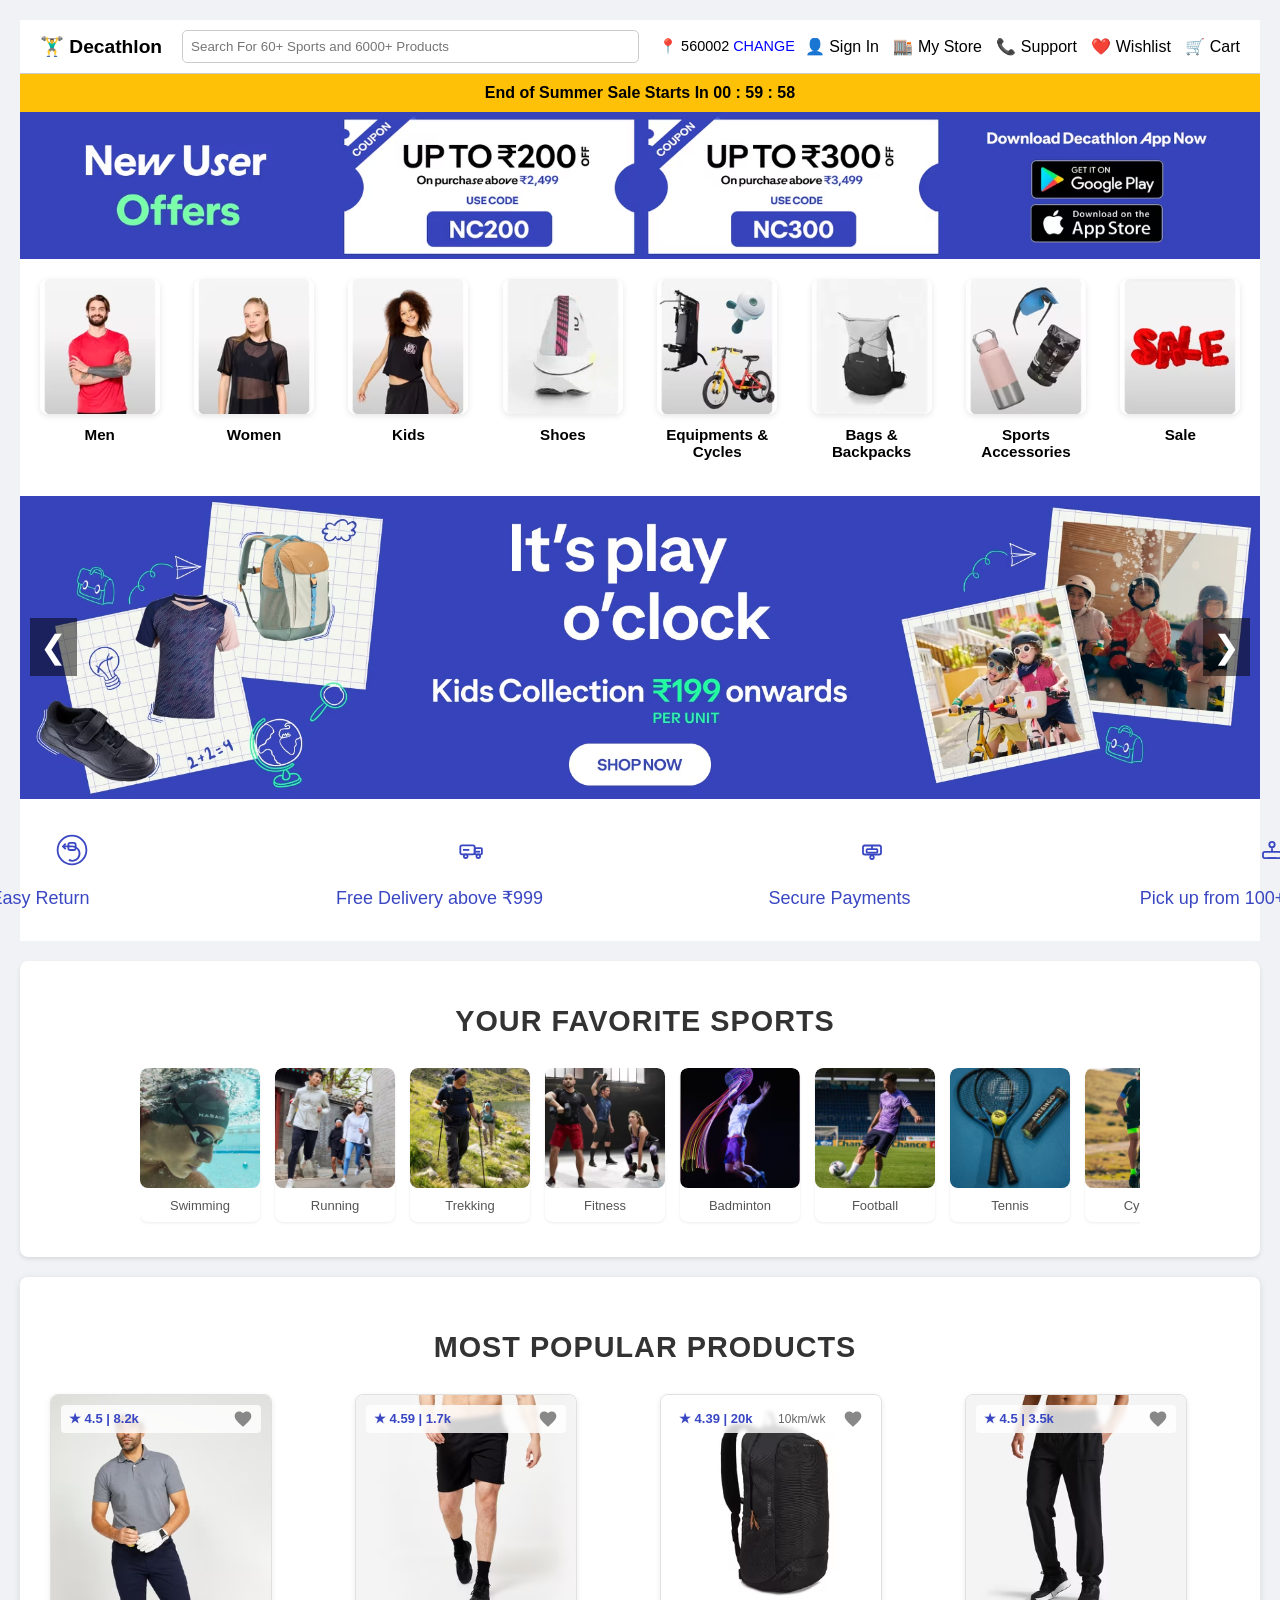
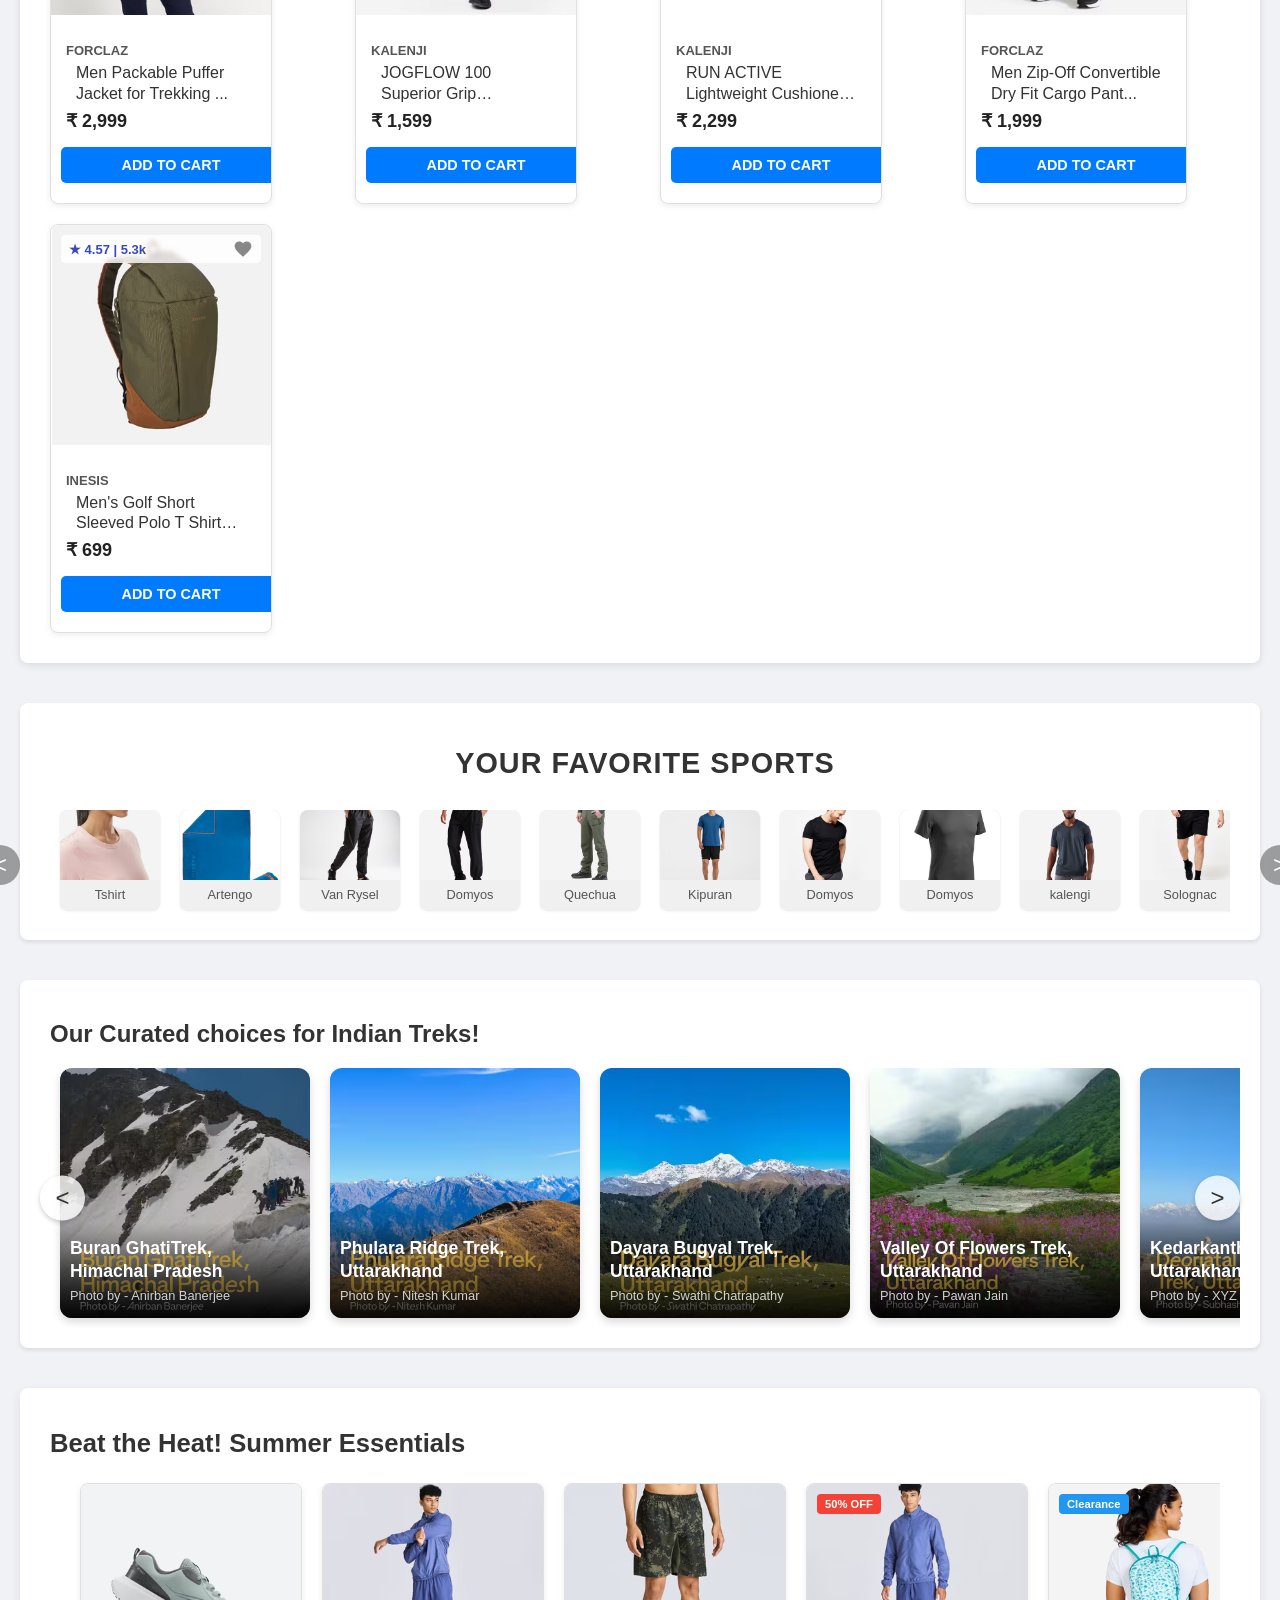
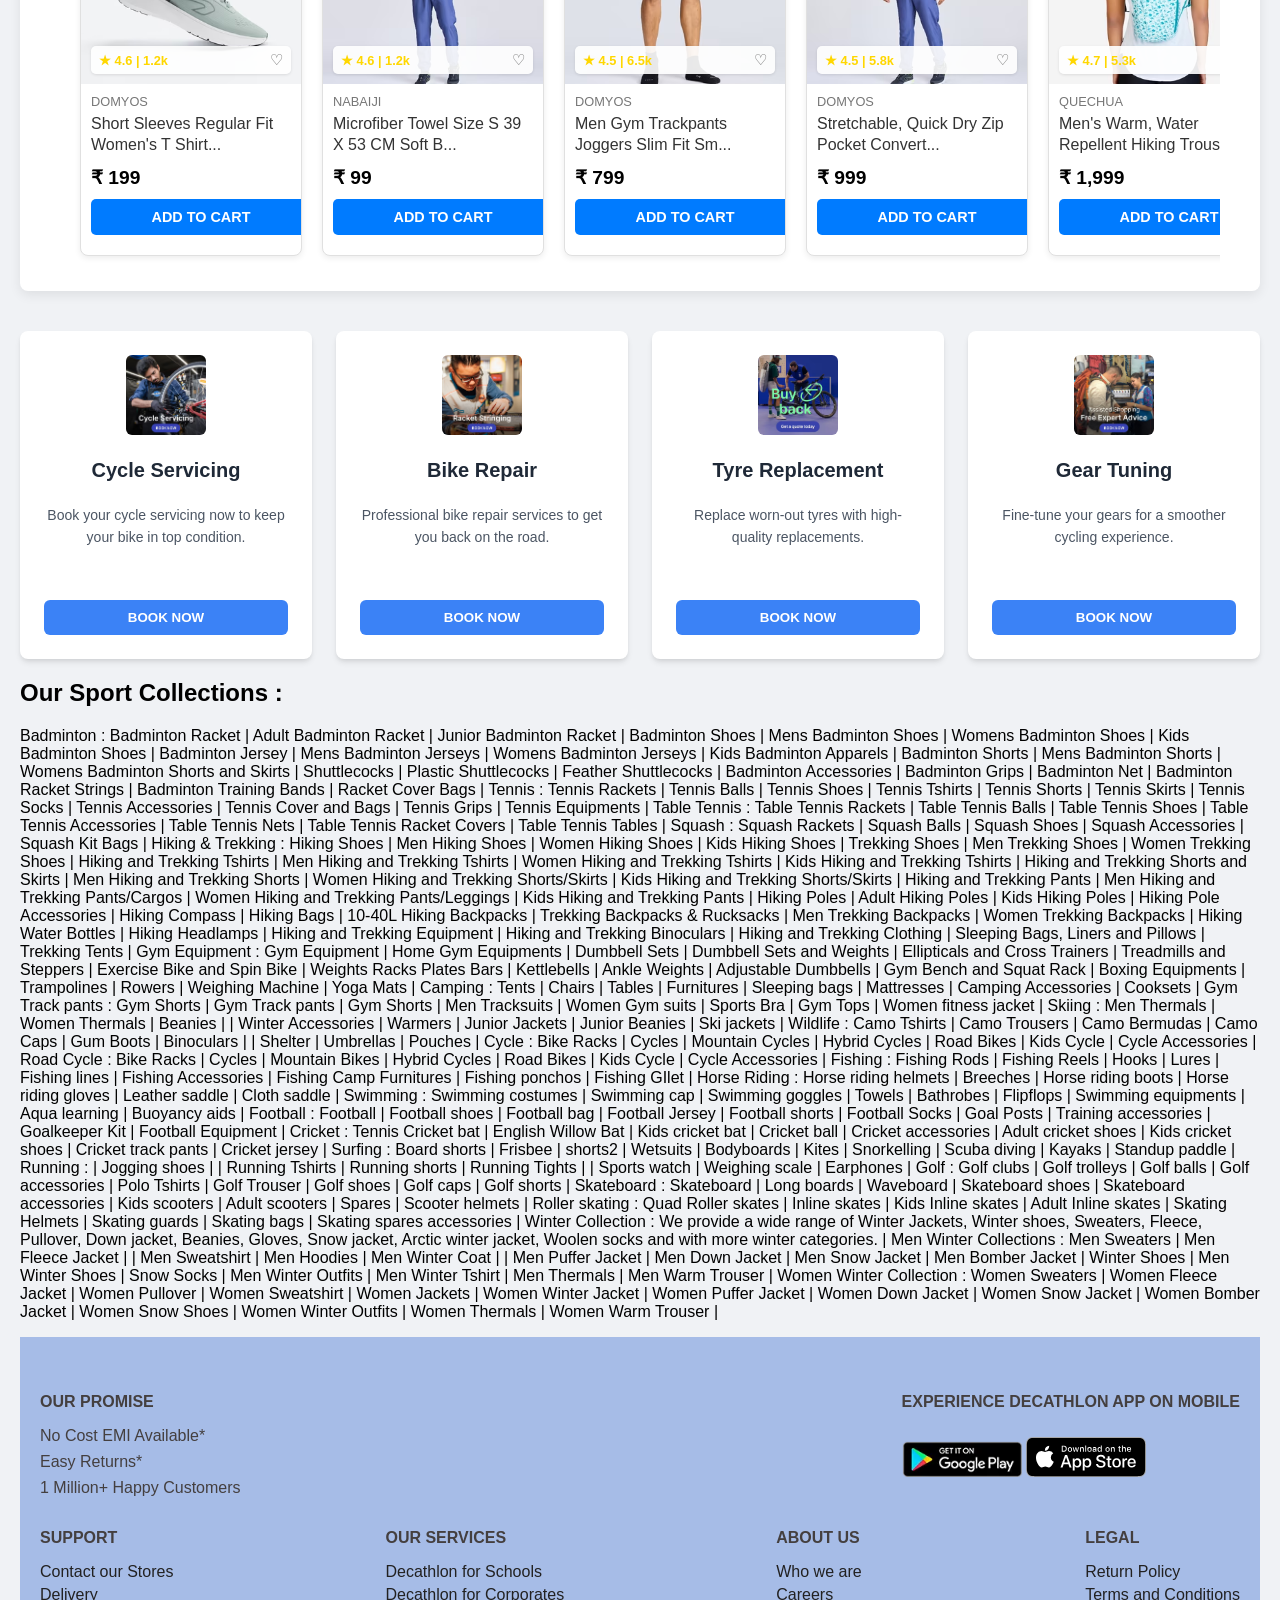
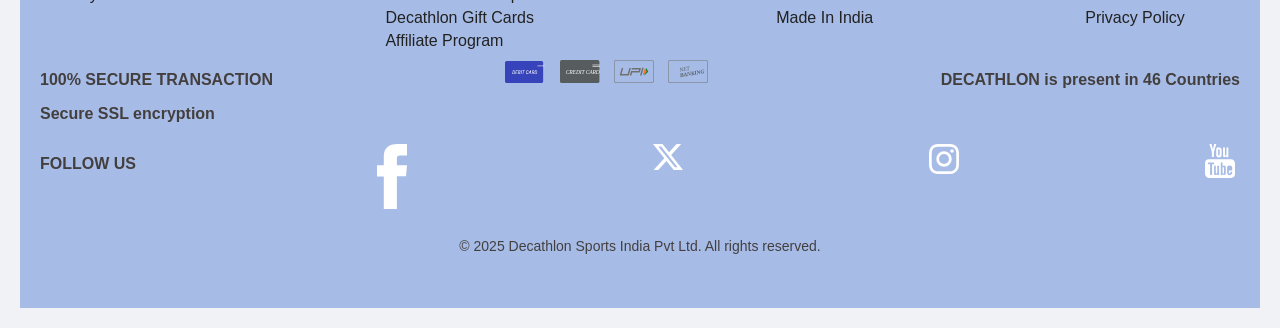
==== commit 1d156f3e: "added space" ====
--- a/index.html
+++ b/index.html
@@ -730,7 +730,7 @@
         </div>
         
         <div class="footer-bottom-text">
-            <p>© 2025 Decathlon Sports India Pvt Ltd. All rights reserved.</p>
+            <p>© 2025 Decathlon Sports India Pvt Ltd. All rights reserved.</p>  
         </div>
     </footer>
 
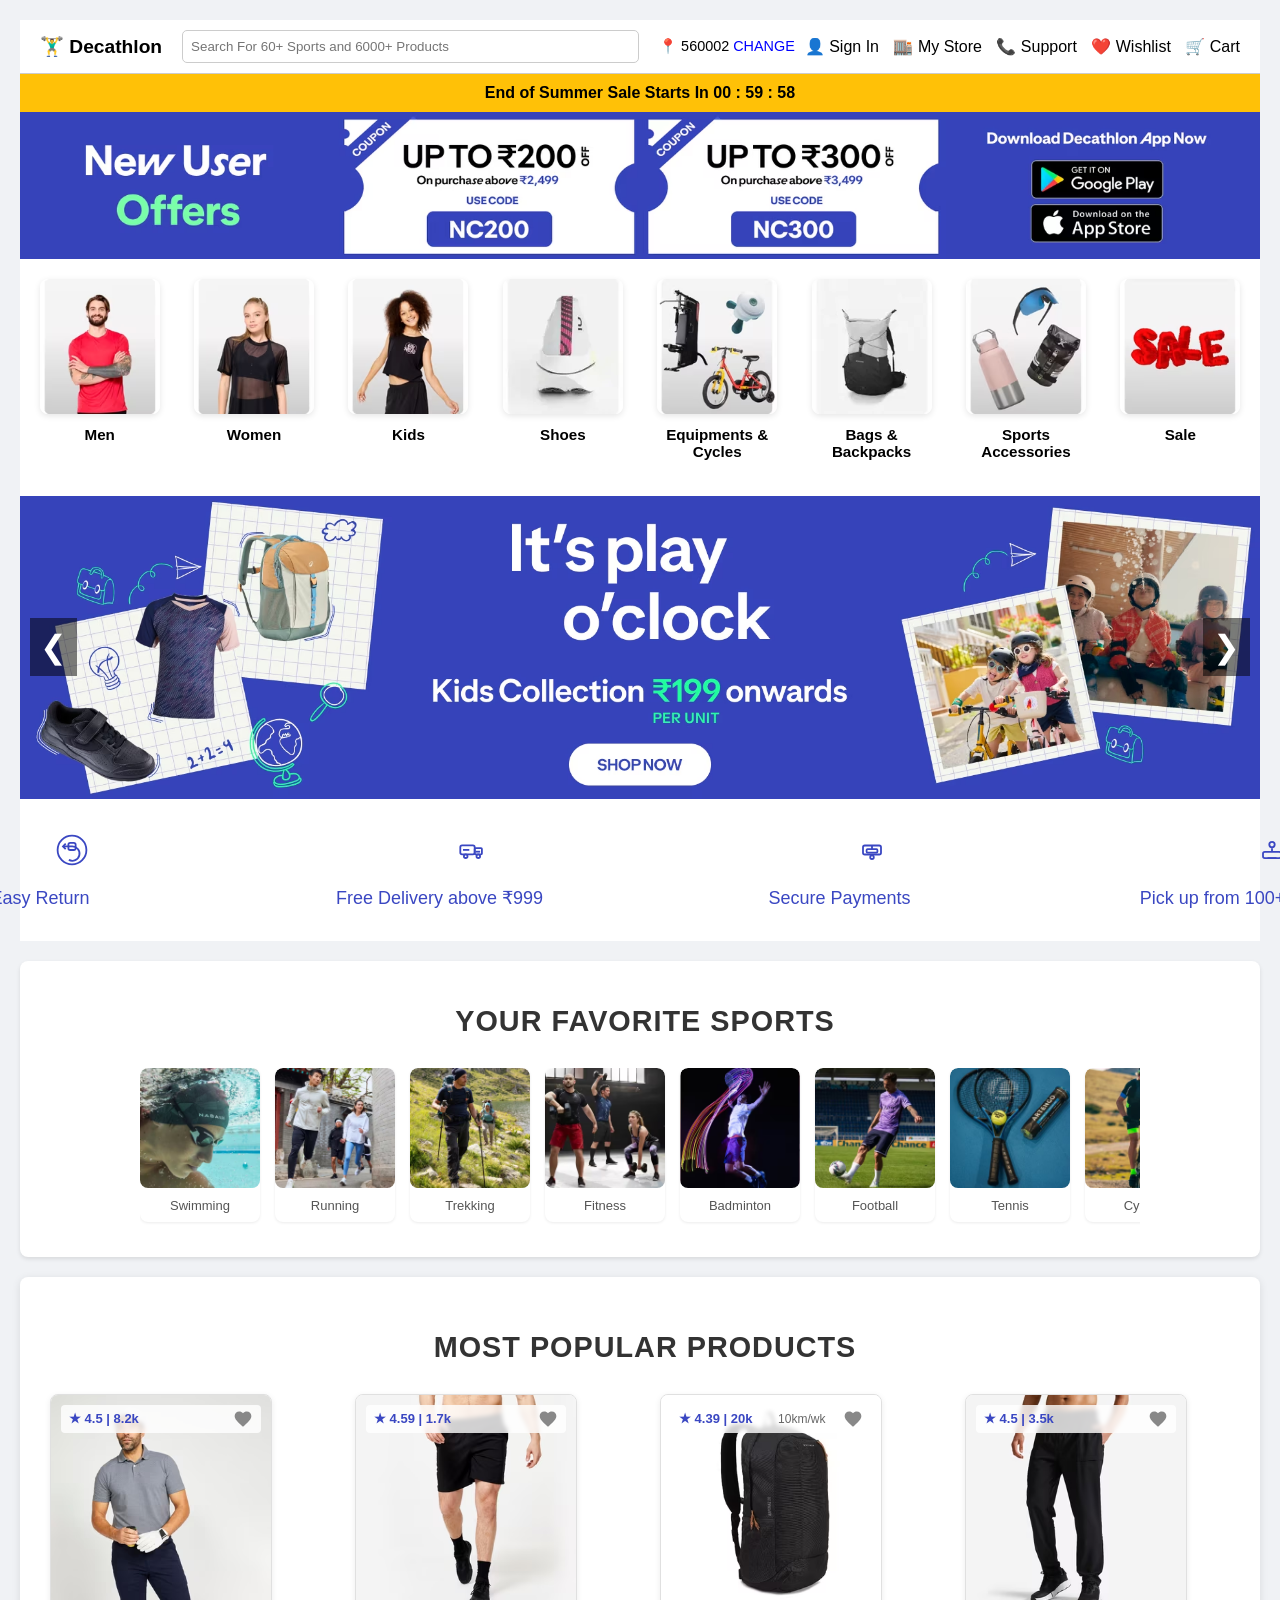
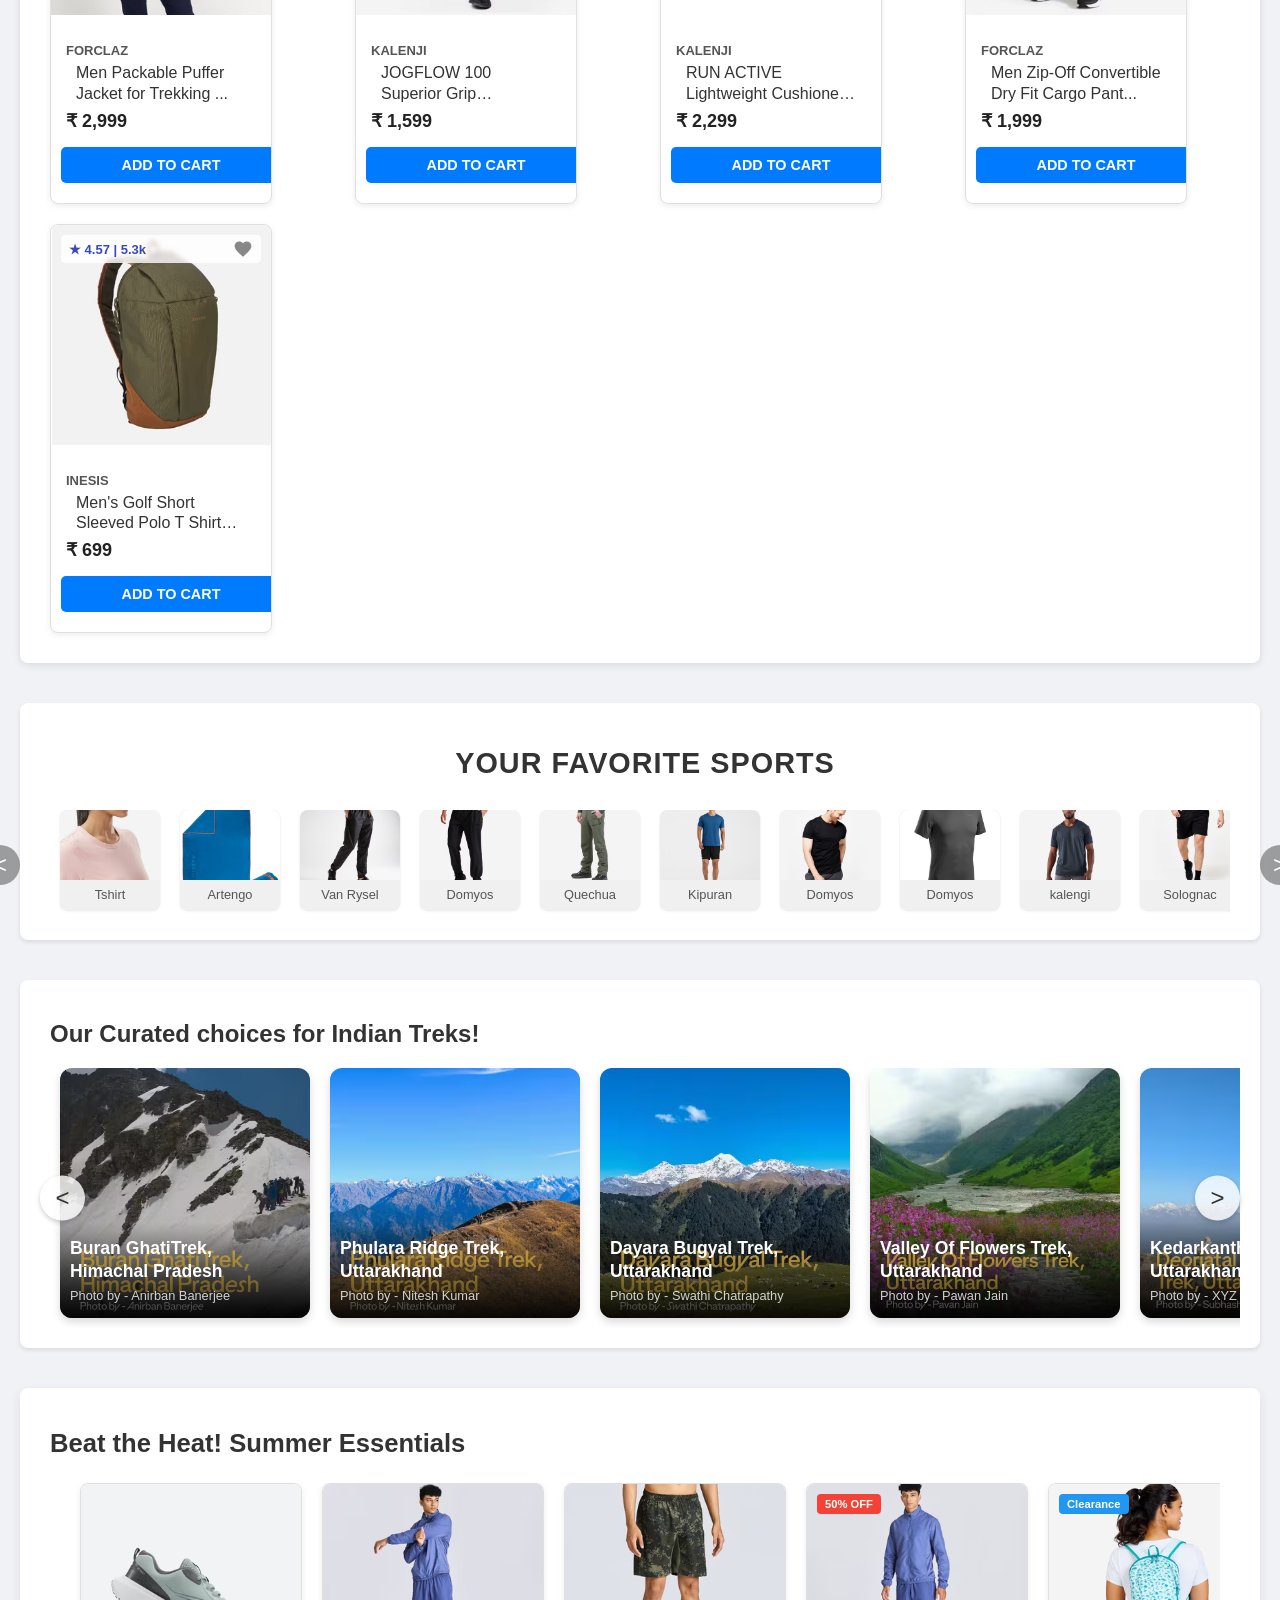
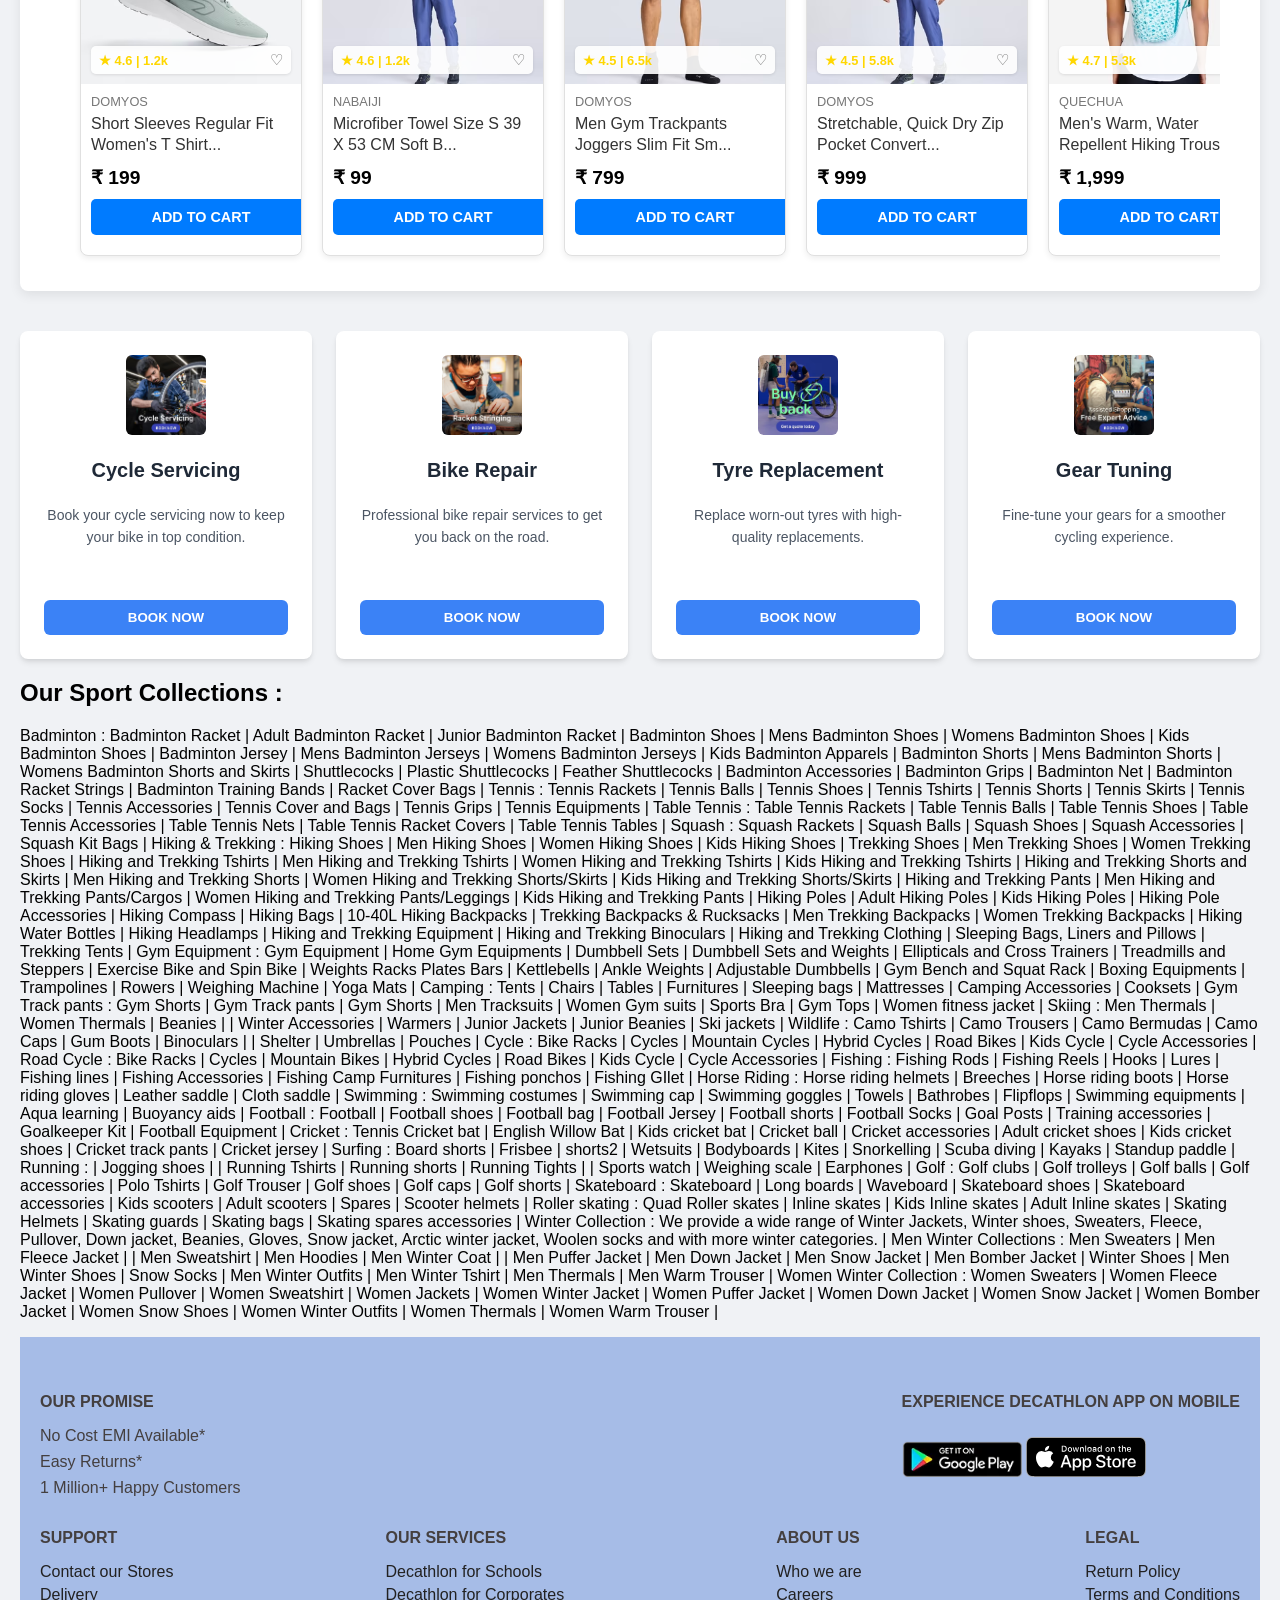
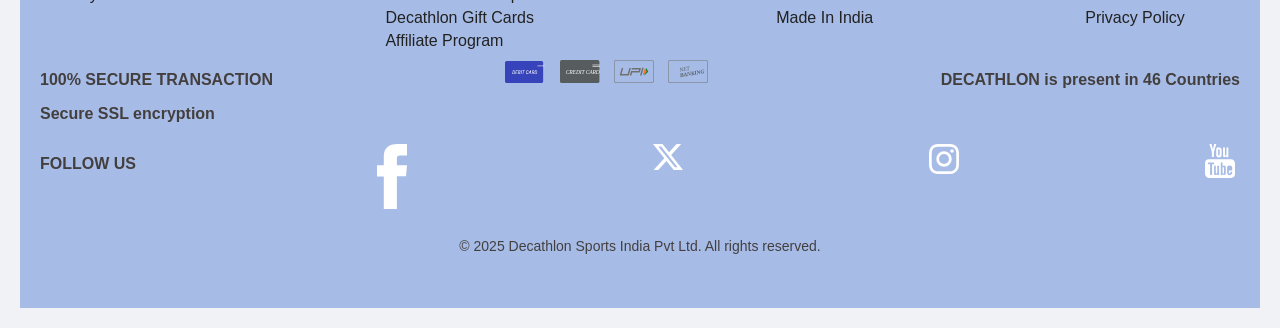
==== commit 8bae76a2: "random commit" ====
--- a/index.html
+++ b/index.html
@@ -732,6 +732,7 @@
         <div class="footer-bottom-text">
             <p>© 2025 Decathlon Sports India Pvt Ltd. All rights reserved.</p>  
         </div>
+        
     </footer>
 
 
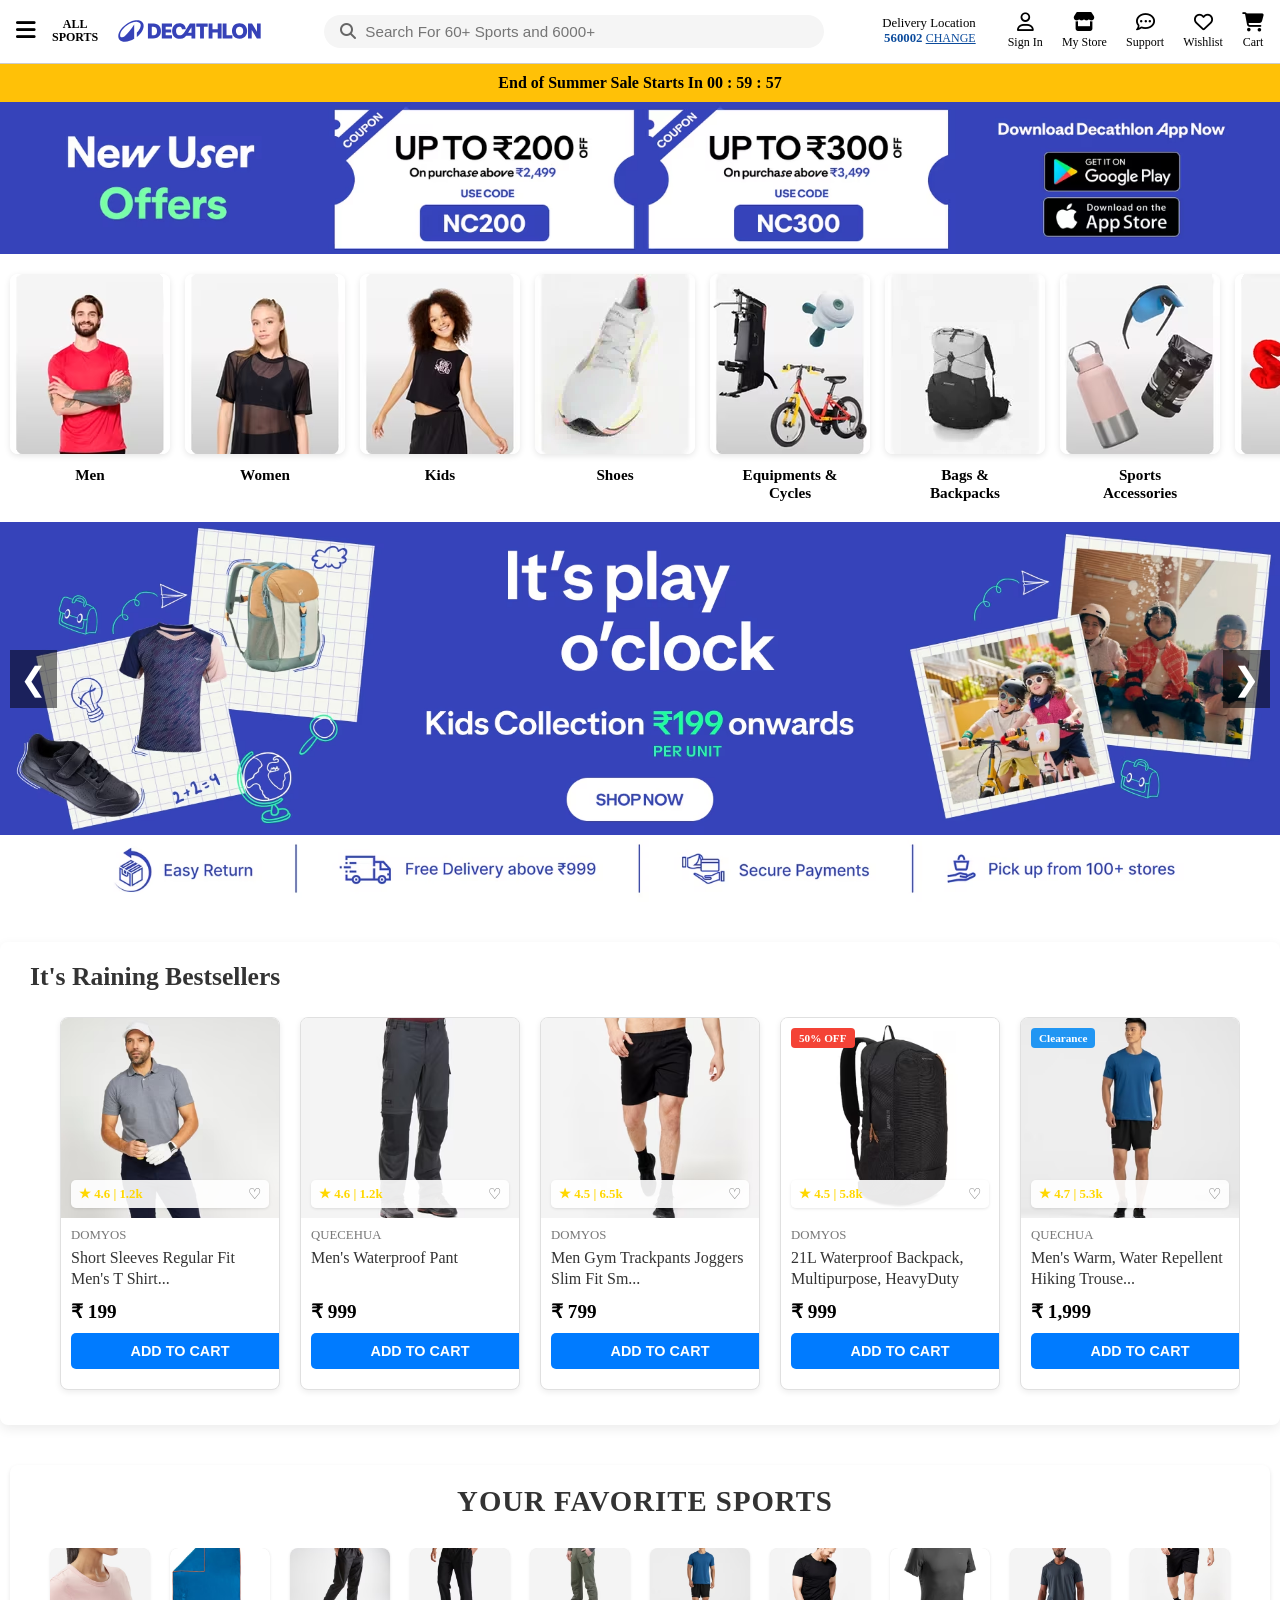
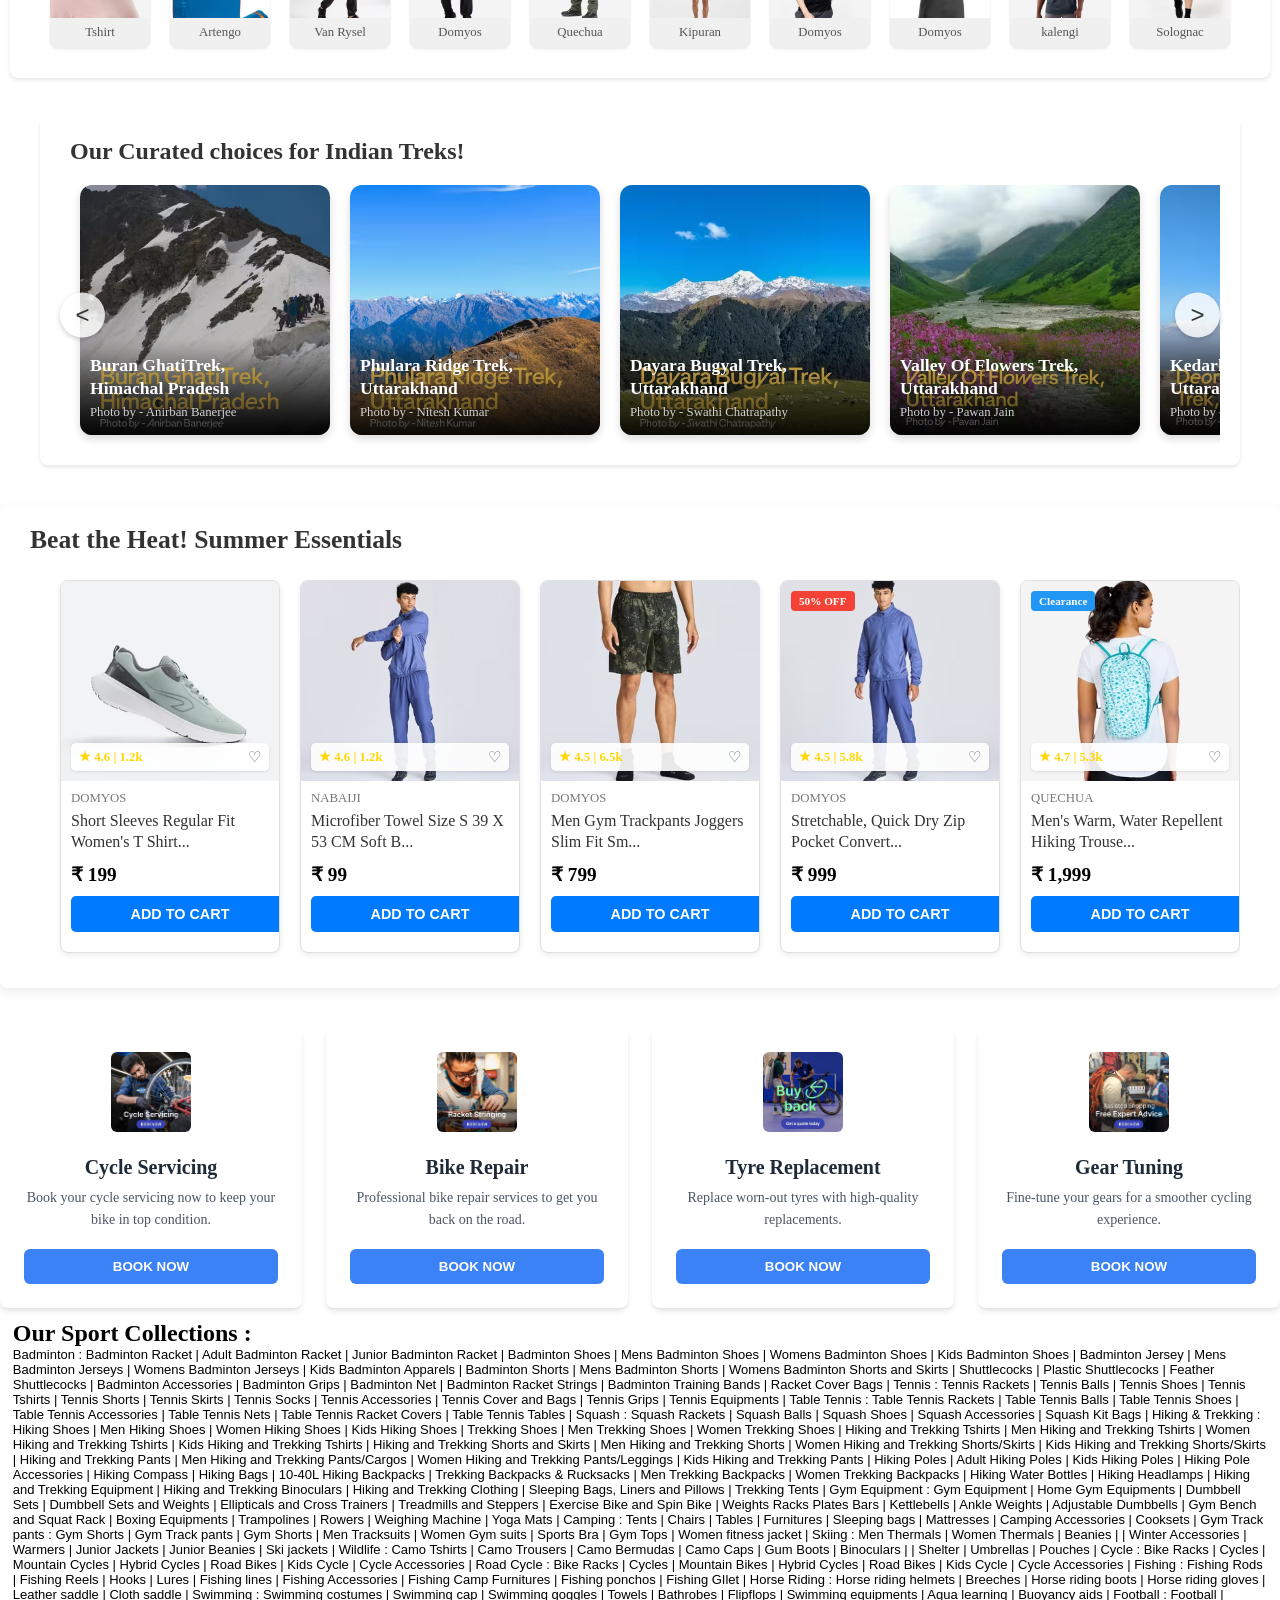
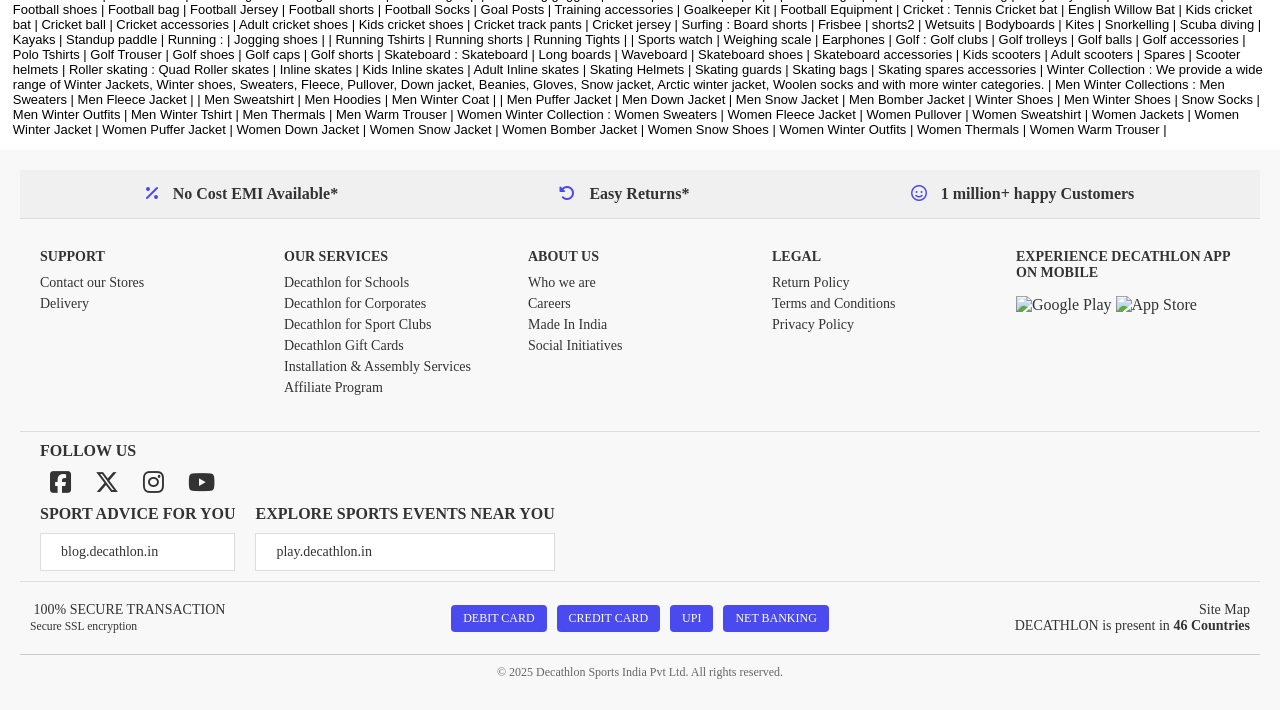
==== commit ce4ca96d: "slidechanges" ====
--- a/index.html
+++ b/index.html
@@ -1,341 +1,246 @@
 <!DOCTYPE html>
 <html lang="en">
+
 <head>
-  <meta charset="UTF-8" />
-  <meta name="viewport" content="width=device-width, initial-scale=1.0" />
-  <title>Decathlon Clone</title>
-  <link rel="stylesheet" href="style.css" />
+    <meta charset="UTF-8" />
+    <meta name="viewport" content="width=device-width, initial-scale=1.0" />
+    <title>Decathlon Clone</title>
+    <link rel="stylesheet" href="style.css" />
+    <link rel="stylesheet" href="https://cdnjs.cloudflare.com/ajax/libs/font-awesome/6.5.0/css/all.min.css" />
 </head>
+
 <body>
-  <header class="top-nav">
-    <div class="logo">🏋️‍♂️ Decathlon</div>
-    <input type="text" placeholder="Search For 60+ Sports and 6000+ Products" class="search" />
-    <div class="location">📍 560002 <span class="change">CHANGE</span></div>
-    <div class="nav-icons">
-      <span>👤 Sign In</span>
-      <span>🏬 My Store</span>
-      <span>📞 Support</span>
-      <span>❤️ Wishlist</span>
-      <span>🛒 Cart</span>
-    </div>
-  </header>
-
-  <div class="sale-timer">
-    End of Summer Sale Starts In <span id="timer">--:--:--</span>
-  </div>
-
-  <section class="banner">
-    <img src="images/offer.avif" alt="Decathlon Banner">
-  </section>
-
-  <section class="categories">
-    <div class="category">
-      <img src="images/category1.avif" alt="Men" />
-      <p>Men</p>
-    </div>
-    <div class="category">
-      <img src="images/category2.avif" alt="Women" />
-      <p>Women</p>
-    </div>
-    <div class="category">
-      <img src="images/category3.avif" alt="Kids" />
-      <p>Kids</p>
-    </div>
-    <div class="category">
-      <img src="images/category4.webp" alt="Shoes" />
-      <p>Shoes</p>
-    </div>
-    <div class="category">
-      <img src="images/category4.avif" alt="Equipments" />
-      <p>Equipments &<br>Cycles</p>
-    </div>
-    <div class="category">
-      <img src="images/category6.webp" alt="Bags" />
-      <p>Bags &<br>Backpacks</p>
-    </div>
-    <div class="category">
-      <img src="images/category7.avif" alt="Accessories" />
-      <p>Sports<br>Accessories</p>
-    </div>
-    <div class="category">
-      <img src="images/category8.avif" alt="Sale" />
-      <p>Sale</p>
-    </div>
-  </section>
-
-  <!-- Slideshow -->
-  <div class="slideshow-container">
-    <div class="slide fade">
-      <img src="images/category9.avif" alt="Slide 1">
-    </div>
-    <div class="slide fade">
-      <img src="images/category10.avif" alt="Slide 2">
-    </div>
-    <div class="slide fade">
-      <img src="images/category9.avif" alt="Slide 3">
-    </div>
-    <div class="slide fade">
-      <img src="images/category12.avif" alt="Slide 4">
-    </div>
-    <div class="slide fade">
-      <img src="images/category13.avif" alt="Slide 5">
-    </div>
-    <div class="slide fade">
-      <img src="images/category14.avif" alt="Slide 6">
-    </div>
-
-    <!-- Navigation arrows -->
-    <a class="prev" onclick="plusSlides(-1)">&#10094;</a>
-    <a class="next" onclick="plusSlides(1)">&#10095;</a>
-  </div>
-
-
-
-
-
-  
-
-
-<div class="features-bar">
-        <div class="feature">
-            <span class="icon">
-                <svg viewBox="0 0 40 40">
-                    <circle cx="20" cy="20" r="16" stroke="#3a47c2" stroke-width="2" fill="none"/>
-                    <path d="M13 13l-3 3 3 3" stroke="#3a47c2" stroke-width="2" fill="none"/>
-                    <path d="M10 16h10a8 8 0 1 1-3.5 15" stroke="#3a47c2" stroke-width="2" fill="none"/>
-                    <rect x="16" y="12" width="8" height="8" rx="2" stroke="#3a47c2" stroke-width="2" fill="none"/>
-                </svg>
-            </span>
-            <span class="feature-text">Easy Return</span>
-        </div>
-        <div class="divider"></div>
-        <div class="feature">
-            <span class="icon">
-                <svg viewBox="0 0 40 40">
-                    <rect x="7" y="16" width="16" height="10" rx="2" stroke="#3a47c2" stroke-width="2" fill="none"/>
-                    <rect x="23" y="19" width="8" height="7" rx="1" stroke="#3a47c2" stroke-width="2" fill="none"/>
-                    <circle cx="13" cy="28" r="2" stroke="#3a47c2" stroke-width="2" fill="none"/>
-                    <circle cx="27" cy="28" r="2" stroke="#3a47c2" stroke-width="2" fill="none"/>
-                    <path d="M10 21h7" stroke="#3a47c2" stroke-width="2" fill="none"/>
-                    <path d="M24 23h5" stroke="#3a47c2" stroke-width="2" fill="none"/>
-                </svg>
-            </span>
-            <span class="feature-text">Free Delivery above ₹999</span>
-        </div>
-        <div class="divider"></div>
-        <div class="feature">
-            <span class="icon">
-                <svg viewBox="0 0 40 40">
-                    <rect x="10" y="15" width="20" height="10" rx="2" stroke="#3a47c2" stroke-width="2" fill="none"/>
-                    <rect x="14" y="19" width="12" height="4" rx="1" stroke="#3a47c2" stroke-width="2" fill="none"/>
-                    <path d="M20 19v-4" stroke="#3a47c2" stroke-width="2" fill="none"/>
-                    <circle cx="20" cy="28" r="2" stroke="#3a47c2" stroke-width="2" fill="none"/>
-                </svg>
-            </span>
-            <span class="feature-text">Secure Payments</span>
-        </div>
-        <div class="divider"></div>
-        <div class="feature">
-            <span class="icon">
-                <svg viewBox="0 0 40 40">
-                    <rect x="10" y="22" width="20" height="7" rx="2" stroke="#3a47c2" stroke-width="2" fill="none"/>
-                    <path d="M20 22v-4" stroke="#3a47c2" stroke-width="2" fill="none"/>
-                    <circle cx="20" cy="14" r="3" stroke="#3a47c2" stroke-width="2" fill="none"/>
-                    <path d="M15 29h10" stroke="#3a47c2" stroke-width="2" fill="none"/>
-                </svg>
-            </span>
-            <span class="feature-text">Pick up from 100+ stores</span>
-        </div>
-    </div>
-
-<div class="sports-section">
-    <h2 class="section-title">YOUR FAVORITE SPORTS</h2>
-    <div class="carousel-container">
-        <button class="carousel-arrow left-arrow" id="leftArrow">&lt;</button>
-        <div class="sports-carousel" id="sportsCarousel">
-            <div class="sport-card">
-                <img src="image2/im1.avif" alt="Swimming">
-                <span class="sport-label">Swimming</span>
+    <nav class="navbar">
+        <div class="left-section">
+            <div class="menu-icon"><i class="fas fa-bars"></i></div>
+            <span class="menu-label">ALL<br />SPORTS</span>
+            <img src="images/logo.svg" class="logo" alt="Decathlon" />
+        </div>
+
+        <div class="search-section">
+            <i class="fas fa-search"></i>
+            <input type="text" placeholder="Search For 60+ Sports and 6000+" />
+        </div>
+
+        <div class="right-section">
+            <div class="location">
+                <span>Delivery Location</span>
+                <div>
+                    <strong>560002</strong> <a href="#">CHANGE</a>
+                </div>
             </div>
-            <div class="sport-card">
-                <img src="image2/im2.avif" alt="Running">
-                <span class="sport-label">Running</span>
+
+            <div class="nav-icons">
+                <div class="icon-item"><i class="far fa-user"></i><span>Sign In</span></div>
+                <div class="icon-item"><i class="fas fa-store"></i><span>My Store</span></div>
+                <div class="icon-item"><i class="far fa-comment-dots"></i><span>Support</span></div>
+                <div class="icon-item"><i class="far fa-heart"></i><span>Wishlist</span></div>
+                <div class="icon-item"><i class="fas fa-shopping-cart"></i><span>Cart</span></div>
             </div>
-            <div class="sport-card">
-                <img src="image2/im3.avif" alt="Trekking">
-                <span class="sport-label">Trekking</span>
+        </div>
+    </nav>
+
+    <div class="sale-timer">
+        End of Summer Sale Starts In <span id="timer">--:--:--</span>
+    </div>
+
+    <section class="banner">
+        <img src="images/offer.avif" alt="Decathlon Banner">
+    </section>
+
+    <section class="categories">
+        <div class="category">
+            <img src="images/category1.avif" alt="Men" />
+            <p>Men</p>
+        </div>
+        <div class="category">
+            <img src="images/category2.avif" alt="Women" />
+            <p>Women</p>
+        </div>
+        <div class="category">
+            <img src="images/category3.avif" alt="Kids" />
+            <p>Kids</p>
+        </div>
+        <div class="category">
+            <img src="images/category4.webp" alt="Shoes" />
+            <p>Shoes</p>
+        </div>
+        <div class="category">
+            <img src="images/category4.avif" alt="Equipments" />
+            <p>Equipments &<br>Cycles</p>
+        </div>
+        <div class="category">
+            <img src="images/category6.webp" alt="Bags" />
+            <p>Bags &<br>Backpacks</p>
+        </div>
+        <div class="category">
+            <img src="images/category7.avif" alt="Accessories" />
+            <p>Sports<br>Accessories</p>
+        </div>
+        <div class="category">
+            <img src="images/category8.avif" alt="Sale" />
+            <p>Sale</p>
+        </div>
+    </section>
+
+    <!-- Slideshow -->
+    <div class="slideshow-container">
+        <div class="slide fade">
+            <img src="images/category9.avif" alt="Slide 1">
+        </div>
+        <div class="slide fade">
+            <img src="images/category10.avif" alt="Slide 2">
+        </div>
+        <div class="slide fade">
+            <img src="images/category9.avif" alt="Slide 3">
+        </div>
+        <div class="slide fade">
+            <img src="images/category12.avif" alt="Slide 4">
+        </div>
+        <div class="slide fade">
+            <img src="images/category13.avif" alt="Slide 5">
+        </div>
+        <div class="slide fade">
+            <img src="images/category14.avif" alt="Slide 6">
+        </div>
+
+        <!-- Navigation arrows -->
+        <a class="prev" onclick="plusSlides(-1)">&#10094;</a>
+        <a class="next" onclick="plusSlides(1)">&#10095;</a>
+    </div>
+
+    <section class="banner">
+        <img src="images/feature.avif" alt="Decathlon Banner">
+    </section>
+
+    <!---Product-->
+
+    <div class="product-carousel-section">
+        <h2 class="product-section-title">It's Raining Bestsellers</h2>
+        <div class="product-carousel-wrapper">
+            <div class="product-carousel-content">
+
+                <!-- Product Card 1 -->
+                <div class="product-card">
+                    <div class="product-card-image">
+                        <img src="image3/image0.avif" alt="Domyos T-Shirt">
+                        <div class="rating-heart">
+                            <span class="rating">★ 4.6 | 1.2k</span>
+                            <span class="heart-icon">&#x2661;</span>
+                        </div>
+                    </div>
+                    <p class="brand">DOMYOS</p>
+                    <p class="product-name">Short Sleeves Regular Fit Men's T Shirt...</p>
+                    <p class="price">₹ 199</p>
+                    <button class="add-to-cart-btn">ADD TO CART</button>
+                </div>
+
+                <!-- Product Card 2 -->
+                <div class="product-card">
+                    <div class="product-card-image">
+                        <img src="image3/image001.avif" alt="Nabaiji Towel">
+                        <div class="rating-heart">
+                            <span class="rating">★ 4.6 | 1.2k</span>
+                            <span class="heart-icon">&#x2661;</span>
+                        </div>
+                    </div>
+                    <p class="brand">Quecehua</p>
+                    <p class="product-name">Men's Waterproof Pant</p>
+                    <p class="price">₹ 999</p>
+                    <button class="add-to-cart-btn">ADD TO CART</button>
+                </div>
+
+                <!-- Product Card 3 -->
+                <div class="product-card">
+                    <div class="product-card-image">
+                        <img src="image3/image1.avif" alt="Domyos Men's Joggers">
+                        <div class="rating-heart">
+                            <span class="rating">★ 4.5 | 6.5k</span>
+                            <span class="heart-icon">&#x2661;</span>
+                        </div>
+                    </div>
+                    <p class="brand">DOMYOS</p>
+                    <p class="product-name">Men Gym Trackpants Joggers Slim Fit Sm...</p>
+                    <p class="price">₹ 799</p>
+                    <button class="add-to-cart-btn">ADD TO CART</button>
+                </div>
+
+                <!-- Product Card 4 -->
+                <div class="product-card">
+                    <div class="product-card-image">
+                        <img src="image3/image2.avif" alt="Domyos Zip Pocket Joggers">
+                        <div class="label price-drop">50% OFF</div>
+                        <div class="rating-heart">
+                            <span class="rating">★ 4.5 | 5.8k</span>
+                            <span class="heart-icon">&#x2661;</span>
+                        </div>
+                    </div>
+                    <p class="brand">DOMYOS</p>
+                    <p class="product-name">21L Waterproof Backpack, Multipurpose, HeavyDuty</p>
+                    <p class="price">₹ 999</p>
+                    <button class="add-to-cart-btn">ADD TO CART</button>
+                </div>
+
+                <!-- Product Card 5 -->
+                <div class="product-card">
+                    <div class="product-card-image">
+                        <img src="image3/image3.avif" alt="Quechua Hiking Trousers">
+                        <div class="label clearance">Clearance</div>
+                        <div class="rating-heart">
+                            <span class="rating">★ 4.7 | 5.3k</span>
+                            <span class="heart-icon">&#x2661;</span>
+                        </div>
+                    </div>
+                    <p class="brand">QUECHUA</p>
+                    <p class="product-name">Men's Warm, Water Repellent Hiking Trouse...</p>
+                    <p class="price">₹ 1,999</p>
+                    <button class="add-to-cart-btn">ADD TO CART</button>
+                </div>
+
+                <!-- Product Card 6 -->
+                <div class="product-card">
+                    <div class="product-card-image">
+                        <img src="image3/image4.avif" alt="Kalenji Running Shoes">
+                        <div class="label new-arrivals">NEW ARRIVALS</div>
+                        <div class="rating-heart">
+                            <span class="rating">★ 4.41 | 7.8k</span>
+                            <span class="heart-icon">&#x2661;</span>
+                        </div>
+                    </div>
+                    <p class="brand">KALENJI</p>
+                    <p class="product-name">JOGFLOW Trackpants, Fast Dry...</p>
+                    <p class="price">₹ 1,599</p>
+                    <button class="add-to-cart-btn">ADD TO CART</button>
+                </div>
+
+                <!-- Product Card 7 -->
+                <div class="product-card">
+                    <div class="product-card-image">
+                        <img src="image3/image5.avif" alt="Forclaz Puffer Jacket">
+                        <div class="rating-heart">
+                            <span class="rating">★ 4.5 | 8.2k</span>
+                            <span class="heart-icon">&#x2661;</span>
+                        </div>
+                    </div>
+                    <p class="brand">Quenchua</p>
+                    <p class="product-name">10L mini Backpack, Daily use...</p>
+                    <p class="price">₹ 2,999</p>
+                    <button class="add-to-cart-btn">ADD TO CART</button>
+                </div>
             </div>
-            <div class="sport-card">
-                <img src="image2/im4.avif" alt="Fitness">
-                <span class="sport-label">Fitness</span>
-            </div>
-            <div class="sport-card">
-                <img src="image2/im5.avif" alt="Badminton">
-                <span class="sport-label">Badminton</span>
-            </div>
-            <div class="sport-card">
-                <img src="image2/im6.avif" alt="Football">
-                <span class="sport-label">Football</span>
-            </div>
-            <div class="sport-card">
-                <img src="image2/im7.avif" alt="Tennis">
-                <span class="sport-label">Tennis</span>
-            </div>
-            <div class="sport-card">
-                <img src="image2/im8.avif" alt="Cycling">
-                <span class="sport-label">Cycling</span>
-            </div>
-            <div class="sport-card">
-                <img src="image2/im9.avif" alt="Basketball">
-                <span class="sport-label">Basketball</span>
-            </div>
-            <div class="sport-card">
-                <img src="image2/im10.avif" alt="Climbing">
-                <span class="sport-label">Climbing</span>
-            </div>
-            <div class="sport-card">
-                <img src="image2/im11.png" alt="Climbing">
-                <span class="sport-label">Climbing</span>
-            </div>
-            <div class="sport-card">
-                <img src="image2/im12.avif" alt="Climbing">
-                <span class="sport-label">Climbing</span>
-            </div>
-        </div>
-        <button class="carousel-arrow right-arrow" id="rightArrow">&gt;</button>
-    </div>
-</div>
-
-
-<!---Product-->
-
-<div class="products-section">
-    <h2 class="section-title">Most Popular Products</h2>
-
-    <div class="products-grid">
-
-        <div class="product-card">
-            <div class="product-image-container">
-                <img src="image3/image0.avif" alt="FORCLAZ Men Packable Puffer Jacket for Trekking">
-                <div class="rating-bar">
-                    <span class="rating">
-                        &#9733; 4.5 | 8.2k
-                    </span>
-                    <button class="like-button" aria-label="Add to favorites">
-                        <svg viewBox="0 0 24 24" fill="currentColor" width="18px" height="18px">
-                            <path d="M12 21.35l-1.45-1.32C5.4 15.36 2 12.28 2 8.5C2 5.42 4.42 3 7.5 3c1.74 0 3.41.81 4.5 2.09C13.09 3.81 14.76 3 16.5 3C19.58 3 22 5.42 22 8.5c0 3.78-3.4 6.86-8.55 11.54L12 21.35z"/>
-                        </svg>
-                    </button>
-                </div>
-            </div>
-            <div class="product-info">
-                <p class="product-brand">FORCLAZ</p>
-                <p class="product-name">Men Packable Puffer Jacket for Trekking ...</p>
-                <p class="product-price">₹ 2,999</p>
-            </div>
-            <button class="add-to-cart-btn">ADD TO CART</button>
-        </div>
-
-        <div class="product-card">
-            <div class="product-image-container">
-                <img src="image3/image1.avif" alt="KALENJI JOGFLOW 100 Superior Grip Cushioned Walking Shoes">
-                <div class="rating-bar">
-                    <span class="rating">
-                        &#9733; 4.59 | 1.7k
-                    </span>
-                    <button class="like-button" aria-label="Add to favorites">
-                        <svg viewBox="0 0 24 24" fill="currentColor" width="18px" height="18px">
-                            <path d="M12 21.35l-1.45-1.32C5.4 15.36 2 12.28 2 8.5C2 5.42 4.42 3 7.5 3c1.74 0 3.41.81 4.5 2.09C13.09 3.81 14.76 3 16.5 3C19.58 3 22 5.42 22 8.5c0 3.78-3.4 6.86-8.55 11.54L12 21.35z"/>
-                        </svg>
-                    </button>
-                </div>
-            </div>
-            <div class="product-info">
-                <p class="product-brand">KALENJI</p>
-                <p class="product-name">JOGFLOW 100 Superior Grip Cushioned W...</p>
-                <p class="product-price">₹ 1,599</p>
-            </div>
-            <button class="add-to-cart-btn">ADD TO CART</button>
-        </div>
-
-        <div class="product-card">
-            <div class="product-image-container">
-                <img src="image3/image2.avif" alt="RUN ACTIVE Lightweight Cushioned Men's Running Shoes">
-                <div class="rating-bar">
-                    <span class="rating">
-                        &#9733; 4.39 | 20k
-                    </span>
-                    <span class="intensity">10km/wk</span>
-                    <button class="like-button" aria-label="Add to favorites">
-                        <svg viewBox="0 0 24 24" fill="currentColor" width="18px" height="18px">
-                            <path d="M12 21.35l-1.45-1.32C5.4 15.36 2 12.28 2 8.5C2 5.42 4.42 3 7.5 3c1.74 0 3.41.81 4.5 2.09C13.09 3.81 14.76 3 16.5 3C19.58 3 22 5.42 22 8.5c0 3.78-3.4 6.86-8.55 11.54L12 21.35z"/>
-                        </svg>
-                    </button>
-                </div>
-            </div>
-            <div class="product-info">
-                <p class="product-brand">KALENJI</p>
-                <p class="product-name">RUN ACTIVE Lightweight Cushioned Men R...</p>
-                <p class="product-price">₹ 2,299</p>
-            </div>
-            <button class="add-to-cart-btn">ADD TO CART</button>
-        </div>
-
-        <div class="product-card">
-            <div class="product-image-container">
-                <img src="image3/image4.avif" alt="FORCLAZ Men Zip-Off Convertible Dry Fit Cargo Pants">
-                <div class="rating-bar">
-                    <span class="rating">
-                        &#9733; 4.5 | 3.5k
-                    </span>
-                    <button class="like-button" aria-label="Add to favorites">
-                        <svg viewBox="0 0 24 24" fill="currentColor" width="18px" height="18px">
-                            <path d="M12 21.35l-1.45-1.32C5.4 15.36 2 12.28 2 8.5C2 5.42 4.42 3 7.5 3c1.74 0 3.41.81 4.5 2.09C13.09 3.81 14.76 3 16.5 3C19.58 3 22 5.42 22 8.5c0 3.78-3.4 6.86-8.55 11.54L12 21.35z"/>
-                        </svg>
-                    </button>
-                </div>
-            </div>
-            <div class="product-info">
-                <p class="product-brand">FORCLAZ</p>
-                <p class="product-name">Men Zip-Off Convertible Dry Fit Cargo Pant...</p>
-                <p class="product-price">₹ 1,999</p>
-            </div>
-            <button class="add-to-cart-btn">ADD TO CART</button>
-        </div>
-
-        <div class="product-card">
-            <div class="product-image-container">
-                <img src="image3/image5.avif" alt="INESIS Men's Golf Short Sleeved Polo T Shirt">
-                <div class="rating-bar">
-                    <span class="rating">
-                        &#9733; 4.57 | 5.3k
-                    </span>
-                    <button class="like-button" aria-label="Add to favorites">
-                        <svg viewBox="0 0 24 24" fill="currentColor" width="18px" height="18px">
-                            <path d="M12 21.35l-1.45-1.32C5.4 15.36 2 12.28 2 8.5C2 5.42 4.42 3 7.5 3c1.74 0 3.41.81 4.5 2.09C13.09 3.81 14.76 3 16.5 3C19.58 3 22 5.42 22 8.5c0 3.78-3.4 6.86-8.55 11.54L12 21.35z"/>
-                        </svg>
-                    </button>
-                </div>
-            </div>
-            <div class="product-info">
-                <p class="product-brand">INESIS</p>
-                <p class="product-name">Men's Golf Short Sleeved Polo T Shirt MWS...</p>
-                <p class="product-price">₹ 699</p>
-            </div>
-            <button class="add-to-cart-btn">ADD TO CART</button>
-        </div>
-
-    </div>
-</div>
-
-
-<!--women category-->
-
-
-<div class="slider-section">
+        </div>
+    </div>
+    <div>
+        <button class="carousel-arrow left-arrow">&#8249;</button>
+    </div>
+    </div>
+
+    <!--women category-->
+
+
+    <div class="slider-section">
         <h2 class="section-title">YOUR FAVORITE SPORTS</h2>
         <div class="slider-container">
-            <button class="slider-arrow left-arrow">&lt;</button>
             <div class="slider-content">
                 <div class="slide-item">
                     <img src="image4/m1.avif" alt="Tshirt">
@@ -378,7 +283,6 @@
                     <p>Solognac</p>
                 </div>
             </div>
-            <button class="slider-arrow right-arrow">&gt;</button>
         </div>
     </div>
 
@@ -429,7 +333,7 @@
                     </div>
                 </div>
 
-        <div class="trek-slide-item">
+                <div class="trek-slide-item">
                     <img src="image5/n6.avif" alt="Kedarkantha Trek, Uttarakhand">
                     <div class="trek-overlay">
                         <p class="trek-title">Mizoram Trek,<br>Mizoram</p>
@@ -448,297 +352,341 @@
 
 
 
- <div class="product-carousel-section">
-    <h2 class="product-section-title">Beat the Heat! Summer Essentials</h2>
-    <div class="product-carousel-wrapper">
-        <button class="carousel-arrow left-arrow">&lt;</button>
-        <div class="product-carousel-content">
-
-            <!-- Product Card 1 -->
-            <div class="product-card">
-                <div class="product-card-image">
-                    <img src="image6/im1.avif" alt="Domyos T-Shirt">
-                    <div class="rating-heart">
-                        <span class="rating">★ 4.6 | 1.2k</span>
-                        <span class="heart-icon">&#x2661;</span>
-                    </div>
-                </div>
-                <p class="brand">DOMYOS</p>
-                <p class="product-name">Short Sleeves Regular Fit Women's T Shirt...</p>
-                <p class="price">₹ 199</p>
-                <button class="add-to-cart-btn">ADD TO CART</button>
+    <div class="product-carousel-section">
+        <h2 class="product-section-title">Beat the Heat! Summer Essentials</h2>
+        <div class="product-carousel-wrapper">
+            <div class="product-carousel-content">
+
+                <!-- Product Card 1 -->
+                <div class="product-card">
+                    <div class="product-card-image">
+                        <img src="image6/im1.avif" alt="Domyos T-Shirt">
+                        <div class="rating-heart">
+                            <span class="rating">★ 4.6 | 1.2k</span>
+                            <span class="heart-icon">&#x2661;</span>
+                        </div>
+                    </div>
+                    <p class="brand">DOMYOS</p>
+                    <p class="product-name">Short Sleeves Regular Fit Women's T Shirt...</p>
+                    <p class="price">₹ 199</p>
+                    <button class="add-to-cart-btn">ADD TO CART</button>
+                </div>
+
+                <!-- Product Card 2 -->
+                <div class="product-card">
+                    <div class="product-card-image">
+                        <img src="image6/im2.avif" alt="Nabaiji Towel">
+                        <div class="rating-heart">
+                            <span class="rating">★ 4.6 | 1.2k</span>
+                            <span class="heart-icon">&#x2661;</span>
+                        </div>
+                    </div>
+                    <p class="brand">NABAIJI</p>
+                    <p class="product-name">Microfiber Towel Size S 39 X 53 CM Soft B...</p>
+                    <p class="price">₹ 99</p>
+                    <button class="add-to-cart-btn">ADD TO CART</button>
+                </div>
+
+                <!-- Product Card 3 -->
+                <div class="product-card">
+                    <div class="product-card-image">
+                        <img src="image6/im3.avif" alt="Domyos Men's Joggers">
+                        <div class="rating-heart">
+                            <span class="rating">★ 4.5 | 6.5k</span>
+                            <span class="heart-icon">&#x2661;</span>
+                        </div>
+                    </div>
+                    <p class="brand">DOMYOS</p>
+                    <p class="product-name">Men Gym Trackpants Joggers Slim Fit Sm...</p>
+                    <p class="price">₹ 799</p>
+                    <button class="add-to-cart-btn">ADD TO CART</button>
+                </div>
+
+                <!-- Product Card 4 -->
+                <div class="product-card">
+                    <div class="product-card-image">
+                        <img src="image6/im4.avif" alt="Domyos Zip Pocket Joggers">
+                        <div class="label price-drop">50% OFF</div>
+                        <div class="rating-heart">
+                            <span class="rating">★ 4.5 | 5.8k</span>
+                            <span class="heart-icon">&#x2661;</span>
+                        </div>
+                    </div>
+                    <p class="brand">DOMYOS</p>
+                    <p class="product-name">Stretchable, Quick Dry Zip Pocket Convert...</p>
+                    <p class="price">₹ 999</p>
+                    <button class="add-to-cart-btn">ADD TO CART</button>
+                </div>
+
+                <!-- Product Card 5 -->
+                <div class="product-card">
+                    <div class="product-card-image">
+                        <img src="image6/im5.avif" alt="Quechua Hiking Trousers">
+                        <div class="label clearance">Clearance</div>
+                        <div class="rating-heart">
+                            <span class="rating">★ 4.7 | 5.3k</span>
+                            <span class="heart-icon">&#x2661;</span>
+                        </div>
+                    </div>
+                    <p class="brand">QUECHUA</p>
+                    <p class="product-name">Men's Warm, Water Repellent Hiking Trouse...</p>
+                    <p class="price">₹ 1,999</p>
+                    <button class="add-to-cart-btn">ADD TO CART</button>
+                </div>
+
+                <!-- Product Card 6 -->
+                <div class="product-card">
+                    <div class="product-card-image">
+                        <img src="image6/im6.avif" alt="Kalenji Running Shoes">
+                        <div class="label new-arrivals">NEW ARRIVALS</div>
+                        <div class="rating-heart">
+                            <span class="rating">★ 4.41 | 7.8k</span>
+                            <span class="heart-icon">&#x2661;</span>
+                        </div>
+                    </div>
+                    <p class="brand">KALENJI</p>
+                    <p class="product-name">JOGFLOW 100.1 Superior Grip Cushioned...</p>
+                    <p class="price">₹ 1,599</p>
+                    <button class="add-to-cart-btn">ADD TO CART</button>
+                </div>
+
+                <!-- Product Card 7 -->
+                <div class="product-card">
+                    <div class="product-card-image">
+                        <img src="image6/im7.avif" alt="Forclaz Puffer Jacket">
+                        <div class="rating-heart">
+                            <span class="rating">★ 4.5 | 8.2k</span>
+                            <span class="heart-icon">&#x2661;</span>
+                        </div>
+                    </div>
+                    <p class="brand">FORCLAZ</p>
+                    <p class="product-name">Men Packable Puffer Jacket for Trekking -...</p>
+                    <p class="price">₹ 2,999</p>
+                    <button class="add-to-cart-btn">ADD TO CART</button>
+                </div>
+
+                <!-- Product Card 8 -->
+                <div class="product-card">
+                    <div class="product-card-image">
+                        <img src="image6/im8.avif" alt="Kalenji Jogflow 100 Shoes">
+                        <div class="rating-heart">
+                            <span class="rating">★ 4.59 | 1.7k</span>
+                            <span class="heart-icon">&#x2661;</span>
+                        </div>
+                    </div>
+                    <p class="brand">KALENJI</p>
+                    <p class="product-name">JOGFLOW 100 Superior Grip Cushioned R...</p>
+                    <p class="price">₹ 1,599</p>
+                    <button class="add-to-cart-btn">ADD TO CART</button>
+                </div>
             </div>
-
-            <!-- Product Card 2 -->
-            <div class="product-card">
-                <div class="product-card-image">
-                    <img src="image6/im2.avif" alt="Nabaiji Towel">
-                    <div class="rating-heart">
-                        <span class="rating">★ 4.6 | 1.2k</span>
-                        <span class="heart-icon">&#x2661;</span>
-                    </div>
-                </div>
-                <p class="brand">NABAIJI</p>
-                <p class="product-name">Microfiber Towel Size S 39 X 53 CM Soft B...</p>
-                <p class="price">₹ 99</p>
-                <button class="add-to-cart-btn">ADD TO CART</button>
-            </div>
-
-            <!-- Product Card 3 -->
-            <div class="product-card">
-                <div class="product-card-image">
-                    <img src="image6/im3.avif" alt="Domyos Men's Joggers">
-                    <div class="rating-heart">
-                        <span class="rating">★ 4.5 | 6.5k</span>
-                        <span class="heart-icon">&#x2661;</span>
-                    </div>
-                </div>
-                <p class="brand">DOMYOS</p>
-                <p class="product-name">Men Gym Trackpants Joggers Slim Fit Sm...</p>
-                <p class="price">₹ 799</p>
-                <button class="add-to-cart-btn">ADD TO CART</button>
-            </div>
-
-            <!-- Product Card 4 -->
-            <div class="product-card">
-                <div class="product-card-image">
-                    <img src="image6/im4.avif" alt="Domyos Zip Pocket Joggers">
-                    <div class="label price-drop">50% OFF</div>
-                    <div class="rating-heart">
-                        <span class="rating">★ 4.5 | 5.8k</span>
-                        <span class="heart-icon">&#x2661;</span>
-                    </div>
-                </div>
-                <p class="brand">DOMYOS</p>
-                <p class="product-name">Stretchable, Quick Dry Zip Pocket Convert...</p>
-                <p class="price">₹ 999</p>
-                <button class="add-to-cart-btn">ADD TO CART</button>
-            </div>
-
-            <!-- Product Card 5 -->
-            <div class="product-card">
-                <div class="product-card-image">
-                    <img src="image6/im5.avif" alt="Quechua Hiking Trousers">
-                    <div class="label clearance">Clearance</div>
-                    <div class="rating-heart">
-                        <span class="rating">★ 4.7 | 5.3k</span>
-                        <span class="heart-icon">&#x2661;</span>
-                    </div>
-                </div>
-                <p class="brand">QUECHUA</p>
-                <p class="product-name">Men's Warm, Water Repellent Hiking Trouse...</p>
-                <p class="price">₹ 1,999</p>
-                <button class="add-to-cart-btn">ADD TO CART</button>
-            </div>
-
-            <!-- Product Card 6 -->
-            <div class="product-card">
-                <div class="product-card-image">
-                    <img src="image6/im6.avif" alt="Kalenji Running Shoes">
-                    <div class="label new-arrivals">NEW ARRIVALS</div>
-                    <div class="rating-heart">
-                        <span class="rating">★ 4.41 | 7.8k</span>
-                        <span class="heart-icon">&#x2661;</span>
-                    </div>
-                </div>
-                <p class="brand">KALENJI</p>
-                <p class="product-name">JOGFLOW 100.1 Superior Grip Cushioned...</p>
-                <p class="price">₹ 1,599</p>
-                <button class="add-to-cart-btn">ADD TO CART</button>
-            </div>
-
-            <!-- Product Card 7 -->
-            <div class="product-card">
-                <div class="product-card-image">
-                    <img src="image6/im7.avif" alt="Forclaz Puffer Jacket">
-                    <div class="rating-heart">
-                        <span class="rating">★ 4.5 | 8.2k</span>
-                        <span class="heart-icon">&#x2661;</span>
-                    </div>
-                </div>
-                <p class="brand">FORCLAZ</p>
-                <p class="product-name">Men Packable Puffer Jacket for Trekking -...</p>
-                <p class="price">₹ 2,999</p>
-                <button class="add-to-cart-btn">ADD TO CART</button>
-            </div>
-
-            <!-- Product Card 8 -->
-            <div class="product-card">
-                <div class="product-card-image">
-                    <img src="image6/im8.avif" alt="Kalenji Jogflow 100 Shoes">
-                    <div class="rating-heart">
-                        <span class="rating">★ 4.59 | 1.7k</span>
-                        <span class="heart-icon">&#x2661;</span>
-                    </div>
-                </div>
-                <p class="brand">KALENJI</p>
-                <p class="product-name">JOGFLOW 100 Superior Grip Cushioned R...</p>
-                <p class="price">₹ 1,599</p>
-                <button class="add-to-cart-btn">ADD TO CART</button>
-            </div>
-
-            
-
-        </div>
-        <button class="carousel-arrow right-arrow">&gt;</button>
-    </div>
-</div>
-<div>
-    <button class="carousel-arrow left-arrow">&#8249;</button>
-<button class="carousel-arrow right-arrow">&#8250;</button>
-</div>
-
-               
+        </div>
+    </div>
+    <div>
+        <button class="carousel-arrow left-arrow">&#8249;</button>
+    </div>
+
+
     </div>
 
 
 
     <!--foot2-->
 
-   <div class="service-wrapper">
-    <div class="service-container">
-        <img src="image7/image1.avif" alt="Cycle Servicing">
-        <h2>Cycle Servicing</h2>
-        <p>Book your cycle servicing now to keep your bike in top condition.</p>
-        <button>BOOK NOW</button>
-    </div>
-
-    <div class="service-container">
-        <img src="image7/image2.avif" alt="Bike Repair">
-        <h2>Bike Repair</h2>
-        <p>Professional bike repair services to get you back on the road.</p>
-        <button>BOOK NOW</button>
-    </div>
-
-    <div class="service-container">
-        <img src="image7/image3.avif" alt="Tyre Replacement">
-        <h2>Tyre Replacement</h2>
-        <p>Replace worn-out tyres with high-quality replacements.</p>
-        <button>BOOK NOW</button>
-    </div>
-
-    <div class="service-container">
-        <img src="image7/image4.avif" alt="Gear Tuning">
-        <h2>Gear Tuning</h2>
-        <p>Fine-tune your gears for a smoother cycling experience.</p>
-        <button>BOOK NOW</button>
-    </div>
-</div>
-
-
-
-
-<div>
-    <p>
-        <h2><bold>Our Sport Collections :</bold></h2>
-Badminton : Badminton Racket | Adult Badminton Racket | Junior Badminton Racket | Badminton Shoes | Mens Badminton Shoes | Womens Badminton Shoes | Kids Badminton Shoes | Badminton Jersey | Mens Badminton Jerseys | Womens Badminton Jerseys | Kids Badminton Apparels | Badminton Shorts | Mens Badminton Shorts | Womens Badminton Shorts and Skirts | Shuttlecocks | Plastic Shuttlecocks | Feather Shuttlecocks | Badminton Accessories | Badminton Grips | Badminton Net | Badminton Racket Strings | Badminton Training Bands | Racket Cover Bags |
-Tennis : Tennis Rackets | Tennis Balls | Tennis Shoes | Tennis Tshirts | Tennis Shorts | Tennis Skirts | Tennis Socks | Tennis Accessories | Tennis Cover and Bags | Tennis Grips | Tennis Equipments |
-Table Tennis : Table Tennis Rackets | Table Tennis Balls | Table Tennis Shoes | Table Tennis Accessories | Table Tennis Nets | Table Tennis Racket Covers | Table Tennis Tables |
-Squash : Squash Rackets | Squash Balls | Squash Shoes | Squash Accessories | Squash Kit Bags |
-Hiking & Trekking : Hiking Shoes | Men Hiking Shoes | Women Hiking Shoes | Kids Hiking Shoes | Trekking Shoes | Men Trekking Shoes | Women Trekking Shoes | Hiking and Trekking Tshirts | Men Hiking and Trekking Tshirts | Women Hiking and Trekking Tshirts | Kids Hiking and Trekking Tshirts | Hiking and Trekking Shorts and Skirts | Men Hiking and Trekking Shorts | Women Hiking and Trekking Shorts/Skirts | Kids Hiking and Trekking Shorts/Skirts | Hiking and Trekking Pants | Men Hiking and Trekking Pants/Cargos | Women Hiking and Trekking Pants/Leggings | Kids Hiking and Trekking Pants | Hiking Poles | Adult Hiking Poles | Kids Hiking Poles | Hiking Pole Accessories | Hiking Compass | Hiking Bags | 10-40L Hiking Backpacks | Trekking Backpacks & Rucksacks | Men Trekking Backpacks | Women Trekking Backpacks | Hiking Water Bottles | Hiking Headlamps | Hiking and Trekking Equipment | Hiking and Trekking Binoculars | Hiking and Trekking Clothing | Sleeping Bags, Liners and Pillows | Trekking Tents |
-Gym Equipment : Gym Equipment | Home Gym Equipments | Dumbbell Sets | Dumbbell Sets and Weights | Ellipticals and Cross Trainers | Treadmills and Steppers | Exercise Bike and Spin Bike | Weights Racks Plates Bars | Kettlebells | Ankle Weights | Adjustable Dumbbells | Gym Bench and Squat Rack | Boxing Equipments | Trampolines | Rowers | Weighing Machine | Yoga Mats |
-Camping : Tents | Chairs | Tables | Furnitures | Sleeping bags | Mattresses | Camping Accessories | Cooksets |
-Gym Track pants : Gym Shorts | Gym Track pants | Gym Shorts | Men Tracksuits | Women Gym suits | Sports Bra | Gym Tops | Women fitness jacket |
-Skiing : Men Thermals | Women Thermals | Beanies | | Winter Accessories | Warmers | Junior Jackets | Junior Beanies | Ski jackets |
-Wildlife : Camo Tshirts | Camo Trousers | Camo Bermudas | Camo Caps | Gum Boots | Binoculars | | Shelter | Umbrellas | Pouches |
-Cycle : Bike Racks | Cycles | Mountain Cycles | Hybrid Cycles | Road Bikes | Kids Cycle | Cycle Accessories |
-Road Cycle : Bike Racks | Cycles | Mountain Bikes | Hybrid Cycles | Road Bikes | Kids Cycle | Cycle Accessories |
-Fishing : Fishing Rods | Fishing Reels | Hooks | Lures | Fishing lines | Fishing Accessories | Fishing Camp Furnitures | Fishing ponchos | Fishing GIlet |
-Horse Riding : Horse riding helmets | Breeches | Horse riding boots | Horse riding gloves | Leather saddle | Cloth saddle |
-Swimming : Swimming costumes | Swimming cap | Swimming goggles | Towels | Bathrobes | Flipflops | Swimming equipments | Aqua learning | Buoyancy aids |
-Football : Football | Football shoes | Football bag | Football Jersey | Football shorts | Football Socks | Goal Posts | Training accessories | Goalkeeper Kit | Football Equipment |
-Cricket : Tennis Cricket bat | English Willow Bat | Kids cricket bat | Cricket ball | Cricket accessories | Adult cricket shoes | Kids cricket shoes | Cricket track pants | Cricket jersey |
-Surfing : Board shorts | Frisbee | shorts2 | Wetsuits | Bodyboards | Kites | Snorkelling | Scuba diving | Kayaks | Standup paddle |
-Running : | Jogging shoes | | Running Tshirts | Running shorts | Running Tights | | Sports watch | Weighing scale | Earphones |
-Golf : Golf clubs | Golf trolleys | Golf balls | Golf accessories | Polo Tshirts | Golf Trouser | Golf shoes | Golf caps | Golf shorts |
-Skateboard : Skateboard | Long boards | Waveboard | Skateboard shoes | Skateboard accessories | Kids scooters | Adult scooters | Spares | Scooter helmets |
-Roller skating : Quad Roller skates | Inline skates | Kids Inline skates | Adult Inline skates | Skating Helmets | Skating guards | Skating bags | Skating spares accessories |
-Winter Collection : We provide a wide range of Winter Jackets, Winter shoes, Sweaters, Fleece, Pullover, Down jacket, Beanies, Gloves, Snow jacket, Arctic winter jacket, Woolen socks and with more winter categories. |
-Men Winter Collections : Men Sweaters | Men Fleece Jacket | | Men Sweatshirt | Men Hoodies | Men Winter Coat | | Men Puffer Jacket | Men Down Jacket | Men Snow Jacket | Men Bomber Jacket | Winter Shoes | Men Winter Shoes | Snow Socks | Men Winter Outfits | Men Winter Tshirt | Men Thermals | Men Warm Trouser |
-Women Winter Collection : Women Sweaters | Women Fleece Jacket | Women Pullover | Women Sweatshirt | Women Jackets | Women Winter Jacket | Women Puffer Jacket | Women Down Jacket | Women Snow Jacket | Women Bomber Jacket | Women Snow Shoes | Women Winter Outfits | Women Thermals | Women Warm Trouser |
-    </p>
-</div>
-
-
-
-    <footer>
-        <div class="footer-top">
-            <div class="promise">
-                <p>OUR PROMISE</p>
-                <ul>
-                    <li>No Cost EMI Available*</li>
-                    <li>Easy Returns*</li>
-                    <li>1 Million+ Happy Customers</li>
-                </ul>
-            </div>
-            <div class="app-links">
-                <p>EXPERIENCE DECATHLON APP ON MOBILE</p>
-                <a href="#"><img src="image8/im1.webp" alt="Get it on Google Play"></a>
-                <a href="#"><img src="image8/im2.svg" alt="Download on the App Store"></a>
-            </div>
-        </div>
-        
-        <div class="footer-middle">
-            <div class="links">
-                <p>SUPPORT</p>
-                <a href="#">Contact our Stores</a>
-                <a href="#">Delivery</a>
-            </div>
-            <div class="links">
-                <p>OUR SERVICES</p>
-                <a href="#">Decathlon for Schools</a>
-                <a href="#">Decathlon for Corporates</a>
-                <a href="#">Decathlon Gift Cards</a>
-                <a href="#">Affiliate Program</a>
-            </div>
-            <div class="links">
-                <p>ABOUT US</p>
-                <a href="#">Who we are</a>
-                <a href="#">Careers</a>
-                <a href="#">Made In India</a>
-            </div>
-            <div class="links">
-                <p>LEGAL</p>
-                <a href="#">Return Policy</a>
-                <a href="#">Terms and Conditions</a>
-                <a href="#">Privacy Policy</a>
-            </div>
-        </div>
-        
-        <div class="footer-bottom">
-            <div class="secure-transaction">
-                <p>100% SECURE TRANSACTION</p>
-                <p>Secure SSL encryption</p>
-            </div>
-            <div class="payment-methods">
-                <img src="image8/im3.svg" alt="Debit Card">
-                <img src="image8/im4.svg" alt="Credit Card">
-                <img src="image8/im5.svg" alt="UPI">
-                <img src="image8/im6.svg" alt="Net Banking">
-            </div>
-            <div class="countries">
-                <p>DECATHLON is present in 46 Countries</p>
-            </div>
-        </div>
-        
-        <div class="follow-us">
-            <p>FOLLOW US</p>
-            <a href="#"><img src="image8/im7.svg" alt="Facebook"></a>
-            <a href="#"><img src="image8/im10.svg" alt="Twitter"></a>
-            <a href="#"><img src="image8/im8.svg" alt="Instagram"></a>
-            <a href="#"><img src="image8/im9.svg" alt="YouTube"></a>
-        </div>
-        
-        <div class="footer-bottom-text">
-            <p>© 2025 Decathlon Sports India Pvt Ltd. All rights reserved.</p>  
-        </div>
-        
-    </footer>
-
-
-   
-
-  <!-- Include JS at the end -->
-  <script src="script.js"></script>
+    <div class="service-wrapper">
+        <div class="service-container">
+            <img src="image7/image1.avif" alt="Cycle Servicing">
+            <h2>Cycle Servicing</h2>
+            <p>Book your cycle servicing now to keep your bike in top condition.</p>
+            <button>BOOK NOW</button>
+        </div>
+
+        <div class="service-container">
+            <img src="image7/image2.avif" alt="Bike Repair">
+            <h2>Bike Repair</h2>
+            <p>Professional bike repair services to get you back on the road.</p>
+            <button>BOOK NOW</button>
+        </div>
+
+        <div class="service-container">
+            <img src="image7/image3.avif" alt="Tyre Replacement">
+            <h2>Tyre Replacement</h2>
+            <p>Replace worn-out tyres with high-quality replacements.</p>
+            <button>BOOK NOW</button>
+        </div>
+
+        <div class="service-container">
+            <img src="image7/image4.avif" alt="Gear Tuning">
+            <h2>Gear Tuning</h2>
+            <p>Fine-tune your gears for a smoother cycling experience.</p>
+            <button>BOOK NOW</button>
+        </div>
+    </div>
+    <div class="product-listing">
+        <h2>
+            <bold>Our Sport Collections :</bold>
+        </h2>
+        <p>
+        Badminton : Badminton Racket | Adult Badminton Racket | Junior Badminton Racket | Badminton Shoes | Mens
+        Badminton Shoes | Womens Badminton Shoes | Kids Badminton Shoes | Badminton Jersey | Mens Badminton Jerseys |
+        Womens Badminton Jerseys | Kids Badminton Apparels | Badminton Shorts | Mens Badminton Shorts | Womens Badminton
+        Shorts and Skirts | Shuttlecocks | Plastic Shuttlecocks | Feather Shuttlecocks | Badminton Accessories |
+        Badminton Grips | Badminton Net | Badminton Racket Strings | Badminton Training Bands | Racket Cover Bags |
+        Tennis : Tennis Rackets | Tennis Balls | Tennis Shoes | Tennis Tshirts | Tennis Shorts | Tennis Skirts | Tennis
+        Socks | Tennis Accessories | Tennis Cover and Bags | Tennis Grips | Tennis Equipments |
+        Table Tennis : Table Tennis Rackets | Table Tennis Balls | Table Tennis Shoes | Table Tennis Accessories | Table
+        Tennis Nets | Table Tennis Racket Covers | Table Tennis Tables |
+        Squash : Squash Rackets | Squash Balls | Squash Shoes | Squash Accessories | Squash Kit Bags |
+        Hiking & Trekking : Hiking Shoes | Men Hiking Shoes | Women Hiking Shoes | Kids Hiking Shoes | Trekking Shoes |
+        Men Trekking Shoes | Women Trekking Shoes | Hiking and Trekking Tshirts | Men Hiking and Trekking Tshirts |
+        Women Hiking and Trekking Tshirts | Kids Hiking and Trekking Tshirts | Hiking and Trekking Shorts and Skirts |
+        Men Hiking and Trekking Shorts | Women Hiking and Trekking Shorts/Skirts | Kids Hiking and Trekking
+        Shorts/Skirts | Hiking and Trekking Pants | Men Hiking and Trekking Pants/Cargos | Women Hiking and Trekking
+        Pants/Leggings | Kids Hiking and Trekking Pants | Hiking Poles | Adult Hiking Poles | Kids Hiking Poles | Hiking
+        Pole Accessories | Hiking Compass | Hiking Bags | 10-40L Hiking Backpacks | Trekking Backpacks & Rucksacks | Men
+        Trekking Backpacks | Women Trekking Backpacks | Hiking Water Bottles | Hiking Headlamps | Hiking and Trekking
+        Equipment | Hiking and Trekking Binoculars | Hiking and Trekking Clothing | Sleeping Bags, Liners and Pillows |
+        Trekking Tents |
+        Gym Equipment : Gym Equipment | Home Gym Equipments | Dumbbell Sets | Dumbbell Sets and Weights | Ellipticals
+        and Cross Trainers | Treadmills and Steppers | Exercise Bike and Spin Bike | Weights Racks Plates Bars |
+        Kettlebells | Ankle Weights | Adjustable Dumbbells | Gym Bench and Squat Rack | Boxing Equipments | Trampolines
+        | Rowers | Weighing Machine | Yoga Mats |
+        Camping : Tents | Chairs | Tables | Furnitures | Sleeping bags | Mattresses | Camping Accessories | Cooksets |
+        Gym Track pants : Gym Shorts | Gym Track pants | Gym Shorts | Men Tracksuits | Women Gym suits | Sports Bra |
+        Gym Tops | Women fitness jacket |
+        Skiing : Men Thermals | Women Thermals | Beanies | | Winter Accessories | Warmers | Junior Jackets | Junior
+        Beanies | Ski jackets |
+        Wildlife : Camo Tshirts | Camo Trousers | Camo Bermudas | Camo Caps | Gum Boots | Binoculars | | Shelter |
+        Umbrellas | Pouches |
+        Cycle : Bike Racks | Cycles | Mountain Cycles | Hybrid Cycles | Road Bikes | Kids Cycle | Cycle Accessories |
+        Road Cycle : Bike Racks | Cycles | Mountain Bikes | Hybrid Cycles | Road Bikes | Kids Cycle | Cycle Accessories
+        |
+        Fishing : Fishing Rods | Fishing Reels | Hooks | Lures | Fishing lines | Fishing Accessories | Fishing Camp
+        Furnitures | Fishing ponchos | Fishing GIlet |
+        Horse Riding : Horse riding helmets | Breeches | Horse riding boots | Horse riding gloves | Leather saddle |
+        Cloth saddle |
+        Swimming : Swimming costumes | Swimming cap | Swimming goggles | Towels | Bathrobes | Flipflops | Swimming
+        equipments | Aqua learning | Buoyancy aids |
+        Football : Football | Football shoes | Football bag | Football Jersey | Football shorts | Football Socks | Goal
+        Posts | Training accessories | Goalkeeper Kit | Football Equipment |
+        Cricket : Tennis Cricket bat | English Willow Bat | Kids cricket bat | Cricket ball | Cricket accessories |
+        Adult cricket shoes | Kids cricket shoes | Cricket track pants | Cricket jersey |
+        Surfing : Board shorts | Frisbee | shorts2 | Wetsuits | Bodyboards | Kites | Snorkelling | Scuba diving | Kayaks
+        | Standup paddle |
+        Running : | Jogging shoes | | Running Tshirts | Running shorts | Running Tights | | Sports watch | Weighing
+        scale | Earphones |
+        Golf : Golf clubs | Golf trolleys | Golf balls | Golf accessories | Polo Tshirts | Golf Trouser | Golf shoes |
+        Golf caps | Golf shorts |
+        Skateboard : Skateboard | Long boards | Waveboard | Skateboard shoes | Skateboard accessories | Kids scooters |
+        Adult scooters | Spares | Scooter helmets |
+        Roller skating : Quad Roller skates | Inline skates | Kids Inline skates | Adult Inline skates | Skating Helmets
+        | Skating guards | Skating bags | Skating spares accessories |
+        Winter Collection : We provide a wide range of Winter Jackets, Winter shoes, Sweaters, Fleece, Pullover, Down
+        jacket, Beanies, Gloves, Snow jacket, Arctic winter jacket, Woolen socks and with more winter categories. |
+        Men Winter Collections : Men Sweaters | Men Fleece Jacket | | Men Sweatshirt | Men Hoodies | Men Winter Coat | |
+        Men Puffer Jacket | Men Down Jacket | Men Snow Jacket | Men Bomber Jacket | Winter Shoes | Men Winter Shoes |
+        Snow Socks | Men Winter Outfits | Men Winter Tshirt | Men Thermals | Men Warm Trouser |
+        Women Winter Collection : Women Sweaters | Women Fleece Jacket | Women Pullover | Women Sweatshirt | Women
+        Jackets | Women Winter Jacket | Women Puffer Jacket | Women Down Jacket | Women Snow Jacket | Women Bomber
+        Jacket | Women Snow Shoes | Women Winter Outfits | Women Thermals | Women Warm Trouser |
+        </p>
+    </div>
+
+
+
+    <!-- Include Font Awesome for Icons -->
+<link rel="stylesheet" href="https://cdnjs.cloudflare.com/ajax/libs/font-awesome/6.5.0/css/all.min.css" />
+
+ <footer class="footer">
+    <!-- PROMISE BAR -->
+    <div class="promise-bar">
+      <div><i class="fa-solid fa-percent"></i> No Cost EMI Available*</div>
+      <div><i class="fa-solid fa-rotate-left"></i> Easy Returns*</div>
+      <div><i class="fa-regular fa-face-smile"></i> 1 million+ happy Customers</div>
+    </div>
+
+    <!-- FOOTER GRID -->
+    <div class="footer-grid">
+      <div class="footer-column">
+        <h4>SUPPORT</h4>
+        <a href="#">Contact our Stores</a>
+        <a href="#">Delivery</a>
+      </div>
+      <div class="footer-column">
+        <h4>OUR SERVICES</h4>
+        <a href="#">Decathlon for Schools</a>
+        <a href="#">Decathlon for Corporates</a>
+        <a href="#">Decathlon for Sport Clubs</a>
+        <a href="#">Decathlon Gift Cards</a>
+        <a href="#">Installation & Assembly Services</a>
+        <a href="#">Affiliate Program</a>
+      </div>
+      <div class="footer-column">
+        <h4>ABOUT US</h4>
+        <a href="#">Who we are</a>
+        <a href="#">Careers</a>
+        <a href="#">Made In India</a>
+        <a href="#">Social Initiatives</a>
+      </div>
+      <div class="footer-column">
+        <h4>LEGAL</h4>
+        <a href="#">Return Policy</a>
+        <a href="#">Terms and Conditions</a>
+        <a href="#">Privacy Policy</a>
+      </div>
+      <div class="footer-column">
+        <h4>EXPERIENCE DECATHLON APP ON MOBILE</h4>
+        <img src="https://upload.wikimedia.org/wikipedia/commons/7/78/Google_Play_Store_badge_EN.svg" alt="Google Play" class="store-badge">
+        <img src="https://developer.apple.com/assets/elements/badges/download-on-the-app-store.svg" alt="App Store" class="store-badge">
+      </div>
+    </div>
+
+    <!-- SOCIAL + LINKS -->
+    <div class="footer-social">
+      <h4>FOLLOW US</h4>
+      <div class="icons">
+        <i class="fab fa-facebook-square"></i>
+        <i class="fab fa-x-twitter"></i>
+        <i class="fab fa-instagram"></i>
+        <i class="fab fa-youtube"></i>
+      </div>
+
+      <div class="blog-boxes">
+        <div>
+          <h4>SPORT ADVICE FOR YOU</h4>
+          <div class="box">blog.decathlon.in</div>
+        </div>
+        <div>
+          <h4>EXPLORE SPORTS EVENTS NEAR YOU</h4>
+          <div class="box">play.decathlon.in</div>
+        </div>
+      </div>
+    </div>
+
+    <!-- PAYMENT + FOOTNOTE -->
+    <div class="footer-bottom">
+      <div class="secure">
+        <i class="fa-solid fa-sparkles"></i>
+        <span>100% SECURE TRANSACTION</span><br>
+        <small>Secure SSL encryption</small>
+      </div>
+      <div class="payment">
+        <div class="pay-btn">DEBIT CARD</div>
+        <div class="pay-btn">CREDIT CARD</div>
+        <div class="pay-btn">UPI</div>
+        <div class="pay-btn">NET BANKING</div>
+      </div>
+      <div class="site-map">
+        <a href="#">Site Map</a><br>
+        <span>DECATHLON is present in <strong>46 Countries</strong></span>
+      </div>
+    </div>
+
+    <div class="copyright">
+      &copy; 2025 Decathlon Sports India Pvt Ltd. All rights reserved.
+    </div>
+  </footer>
+<script src="script.js"></script>
 </body>
-</html>
+
+</html>
--- a/style.css
+++ b/style.css
@@ -1,44 +1,102 @@
-body {
+* {
   margin: 0;
-  font-family: Arial, sans-serif;
-}
-
-.top-nav {
-  background: #fff;
+  padding: 0;
+  box-sizing: border-box;
+}
+.navbar {
   display: flex;
   align-items: center;
-  padding: 10px 20px;
+  justify-content: space-between;
+  padding: 0.8rem 1rem;
+  background-color: white;
   border-bottom: 1px solid #ccc;
-  justify-content: space-between;
-  flex-wrap: wrap;
+}
+
+.left-section {
+  display: flex;
+  align-items: center;
+  gap: 1rem;
+}
+
+.menu-icon {
+  font-size: 1.4rem;
+  cursor: pointer;
+}
+
+.menu-label {
+  font-size: 0.75rem;
+  text-align: center;
+  font-weight: 600;
+  line-height: 1.1;
 }
 
 .logo {
-  font-weight: bold;
+  height: 30px;
+}
+
+.search-section {
+  display: flex;
+  align-items: center;
+  background-color: #f5f5f5;
+  padding: 0.5rem 1rem;
+  border-radius: 50px;
+  flex: 1;
+  max-width: 500px;
+  margin: 0 2rem;
+}
+
+.search-section i {
+  margin-right: 0.6rem;
+  color: #666;
+}
+
+.search-section input {
+  border: none;
+  background: transparent;
+  outline: none;
+  width: 100%;
+  font-size: 0.95rem;
+  color: #444;
+}
+
+.right-section {
+  display: flex;
+  align-items: center;
+  gap: 2rem;
+}
+
+.location {
+  text-align: right;
+  font-size: 0.8rem;
+}
+
+.location strong {
+  color: #0b4b9c;
+}
+
+.location a {
+  color: #0b4b9c;
+  font-size: 0.75rem;
+  text-decoration: underline;
+}
+
+.nav-icons {
+  display: flex;
+  align-items: center;
+  gap: 1.2rem;
+}
+
+.icon-item {
+  display: flex;
+  flex-direction: column;
+  align-items: center;
+  font-size: 0.75rem;
+  color: black;
+}
+
+.icon-item i {
   font-size: 1.2rem;
-}
-
-.search {
-  flex: 1;
-  margin: 0 20px;
-  padding: 8px;
-  border: 1px solid #ccc;
-  border-radius: 5px;
-  min-width: 200px;
-}
-
-.location {
-  font-size: 0.9rem;
-}
-
-.location .change {
-  color: blue;
-  cursor: pointer;
-}
-
-.nav-icons span {
-  margin-left: 10px;
-  cursor: pointer;
+  margin-bottom: 0.2rem;
 }
 
 .sale-timer {
@@ -84,7 +142,6 @@
 .category {
   flex: 0 0 auto;
   text-align: center;
-  max-width: 120px;
 }
 
 .category img {
@@ -360,14 +417,6 @@
 }
 
 
-
-body {
-    margin: 0;
-    font-family: Arial, sans-serif;
-    background-color: #f8f8f8;
-    -webkit-font-smoothing: antialiased;
-    -moz-osx-font-smoothing: grayscale;
-}
 
 .sports-section {
     padding: 20px;
@@ -522,19 +571,6 @@
 
 
 
-
-
-/*product.shopping cart */
-
-
-body {
-    margin: 0;
-    font-family: Arial, sans-serif;
-    background-color: #f0f2f5;
-    -webkit-font-smoothing: antialiased;
-    -moz-osx-font-smoothing: grayscale;
-}
-
 .products-section {
     padding: 30px 20px;
     max-width: 1300px;
@@ -787,14 +823,6 @@
 /* women product category section */
 
 
-
-/* General body styling for demonstration */
-body {
-    font-family: sans-serif;
-    margin: 0; /* Remove default margin */
-    padding: 20px; /* Add some padding to see overall layout */
-    background-color: #f8f8f8;
-}
 
 .slider-section {
     max-width: 100%; /* Make it responsive */
@@ -1156,17 +1184,6 @@
 
 
 
-/*cart12*/
-
-
-
-body {
-    font-family: sans-serif;
-    margin: 0;
-    padding: 20px;
-    background-color: #f0f2f5;
-}
-
 .product-carousel-section {
     max-width: 1280px;
     margin: 40px auto;
@@ -1552,66 +1569,145 @@
     }
 
 
-    footer {
-    background-color: #a6bce7;
-    color: rgb(68, 63, 63);
-    padding: 40px 20px;
-}
-
-.footer-top, .footer-middle, .footer-bottom, .follow-us {
-    display: flex;
-    justify-content: space-between;
-    flex-wrap: wrap;
-    gap: 20px;
-}
-
-.footer-top p,
-.footer-middle p,
-.footer-bottom p,
-.follow-us p {
-    font-weight: bold;
-}
-
-.promise ul {
-    list-style-type: none;
-    padding: 0;
-}
-
-.promise li {
-    margin-bottom: 8px;
-}
-
-.app-links img {
-    width: 120px;
-    margin-top: 10px;
-}
-
-.links a {
-    display: block;
-    color: rgb(34, 33, 33);
-    text-decoration: none;
-    margin-bottom: 5px;
-}
-
-.payment-methods img {
-    
-    width: 40px;
-    margin: 5px;
-}
-
-.follow-us a img {
-    width: 30px;
-    margin: 5px;
-    filter: brightness(0) invert(1); 
-}
-
-.follow-us a svg {
-    fill: black;
-}
-.footer-bottom-text {
-    text-align: center;
-    margin-top: 20px;
-    font-size: 14px;
-}
-
-
+.footer {
+  background-color: #f8f8f8;
+  color: #333;
+  padding: 20px;
+}
+
+.promise-bar {
+  display: flex;
+  justify-content: space-around;
+  align-items: center;
+  background: #f0f0f0;
+  padding: 15px;
+  font-weight: bold;
+  border-bottom: 1px solid #ddd;
+}
+
+.promise-bar i {
+  color: #4a4aef;
+  margin-right: 10px;
+}
+
+.footer-grid {
+  display: flex;
+  flex-wrap: wrap;
+  justify-content: space-between;
+  padding: 20px 10px;
+}
+
+.footer-column {
+  flex: 1 1 180px;
+  margin: 10px;
+}
+
+.footer-column h4 {
+  font-size: 14px;
+  text-transform: uppercase;
+  margin-bottom: 10px;
+}
+
+.footer-column a {
+  display: block;
+  text-decoration: none;
+  color: #333;
+  margin: 5px 0;
+  font-size: 14px;
+}
+
+.footer-column .store-badge {
+  width: 120px;
+  margin: 5px 0;
+}
+
+.footer-social {
+  padding: 10px 20px;
+  border-top: 1px solid #ddd;
+}
+
+.footer-social h4 {
+  margin-bottom: 10px;
+}
+
+.footer-social .icons i {
+  font-size: 24px;
+  margin: 0 10px;
+  color: #333;
+}
+
+.blog-boxes {
+  display: flex;
+  flex-wrap: wrap;
+  margin-top: 10px;
+}
+
+.blog-boxes > div {
+  margin-right: 20px;
+}
+
+.box {
+  background-color: #fff;
+  border: 1px solid #ddd;
+  padding: 10px 20px;
+  margin-top: 5px;
+  font-size: 14px;
+}
+
+.footer-bottom {
+  display: flex;
+  flex-wrap: wrap;
+  justify-content: space-between;
+  padding: 20px 10px;
+  border-top: 1px solid #ddd;
+  align-items: center;
+}
+
+.footer-bottom .secure {
+  flex: 1;
+  font-size: 14px;
+}
+
+.footer-bottom .payment {
+  flex: 2;
+  display: flex;
+  justify-content: center;
+  flex-wrap: wrap;
+  gap: 10px;
+}
+
+.pay-btn {
+  background-color: #4a4aef;
+  color: #fff;
+  padding: 6px 12px;
+  border-radius: 4px;
+  font-size: 12px;
+}
+
+.footer-bottom .site-map {
+  flex: 1;
+  text-align: right;
+  font-size: 14px;
+}
+
+.footer-bottom a {
+  color: #333;
+  text-decoration: none;
+}
+
+.copyright {
+  text-align: center;
+  padding: 10px;
+  font-size: 12px;
+  color: #666;
+  border-top: 1px solid #ccc;
+}
+
+.product-listing{
+    margin: 1%;
+}
+.product-listing p{
+    font-family:'Gill Sans', 'Gill Sans MT', Calibri, 'Trebuchet MS', sans-serif;
+    font-size: small;
+    font-weight: lighter;
+}
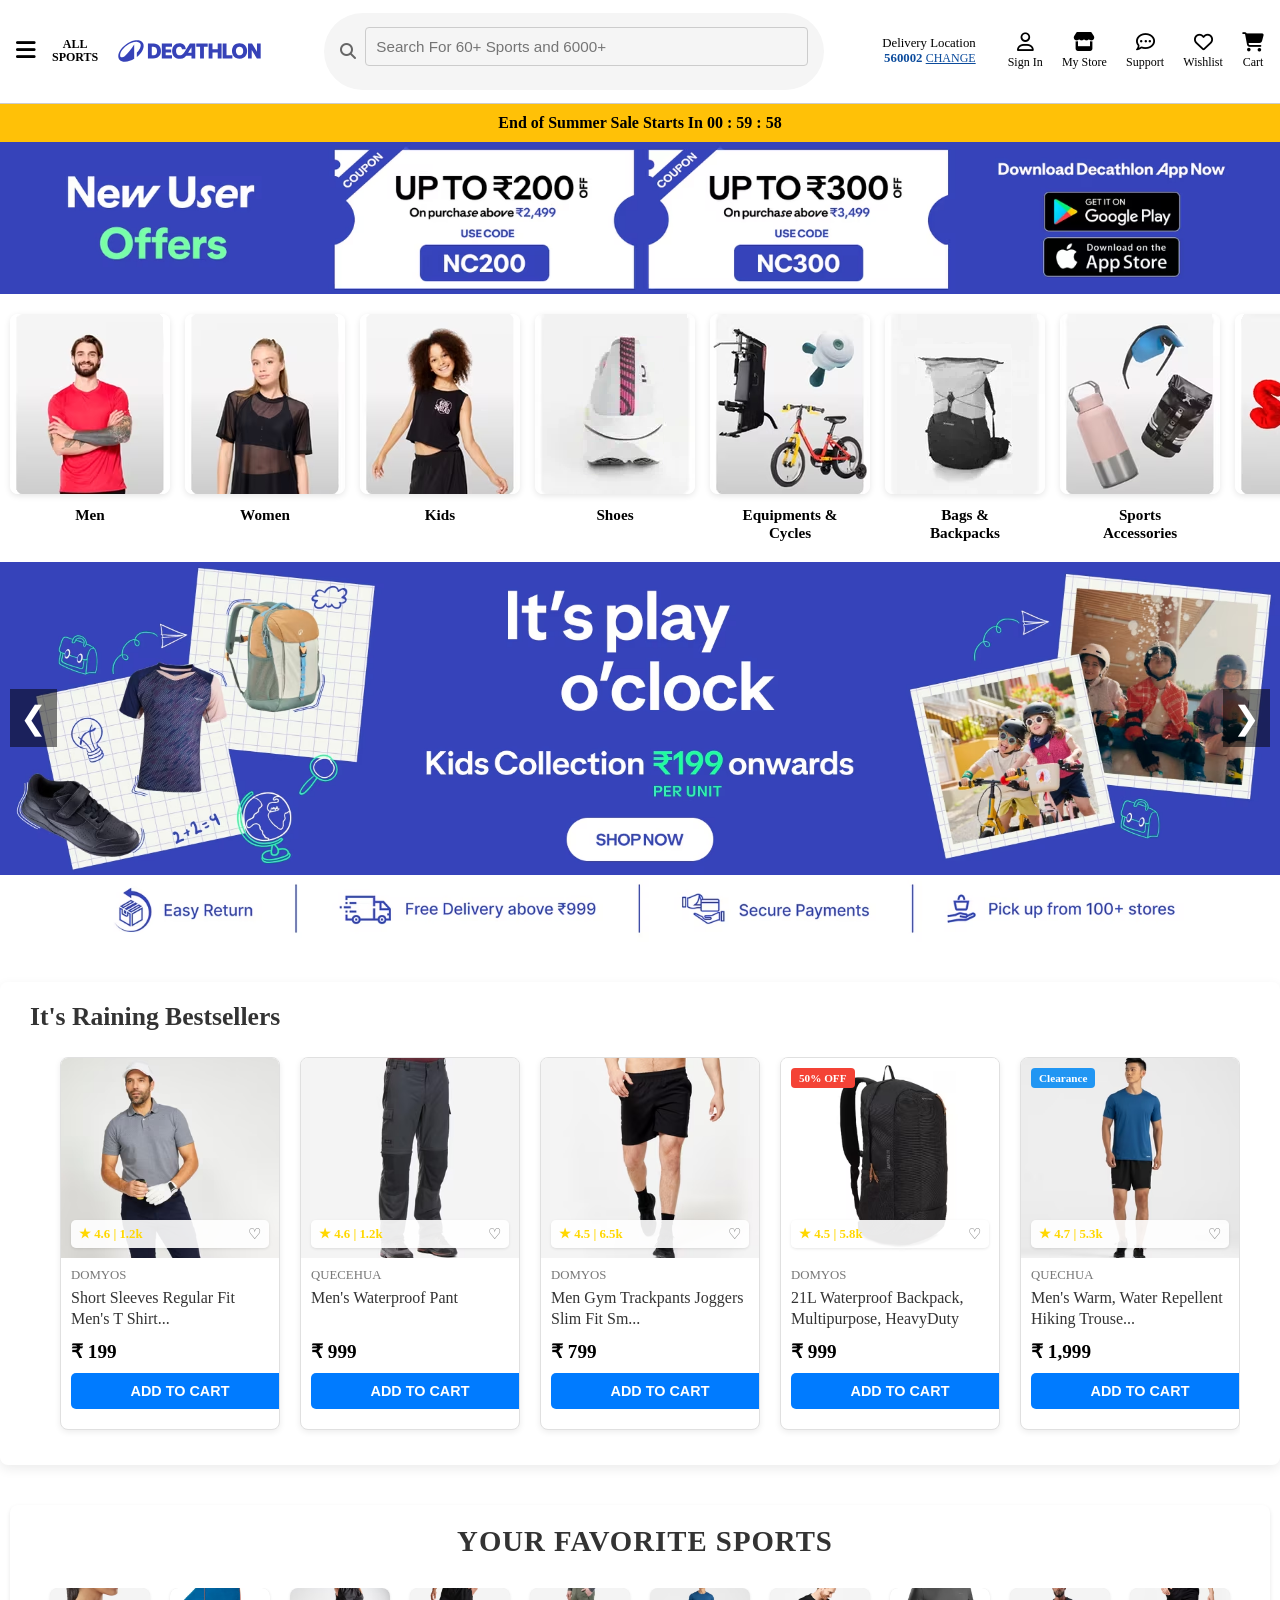
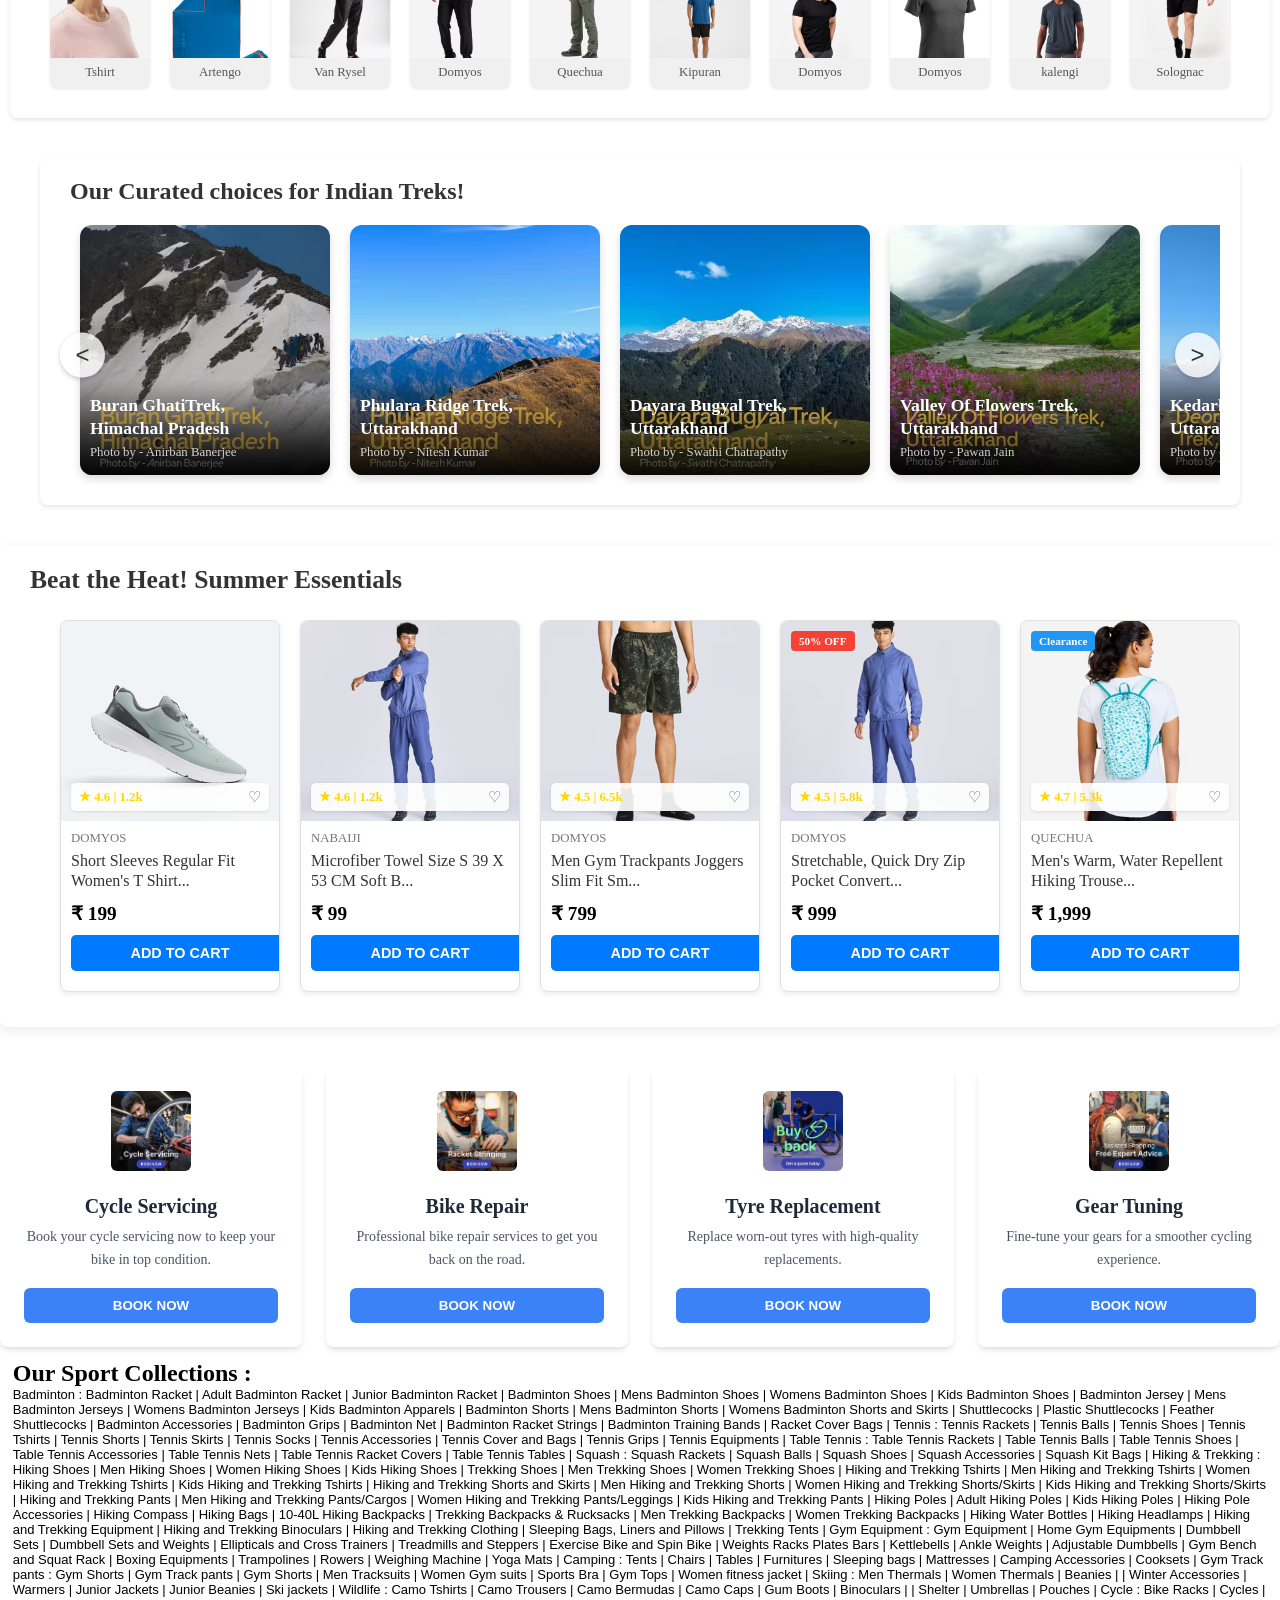
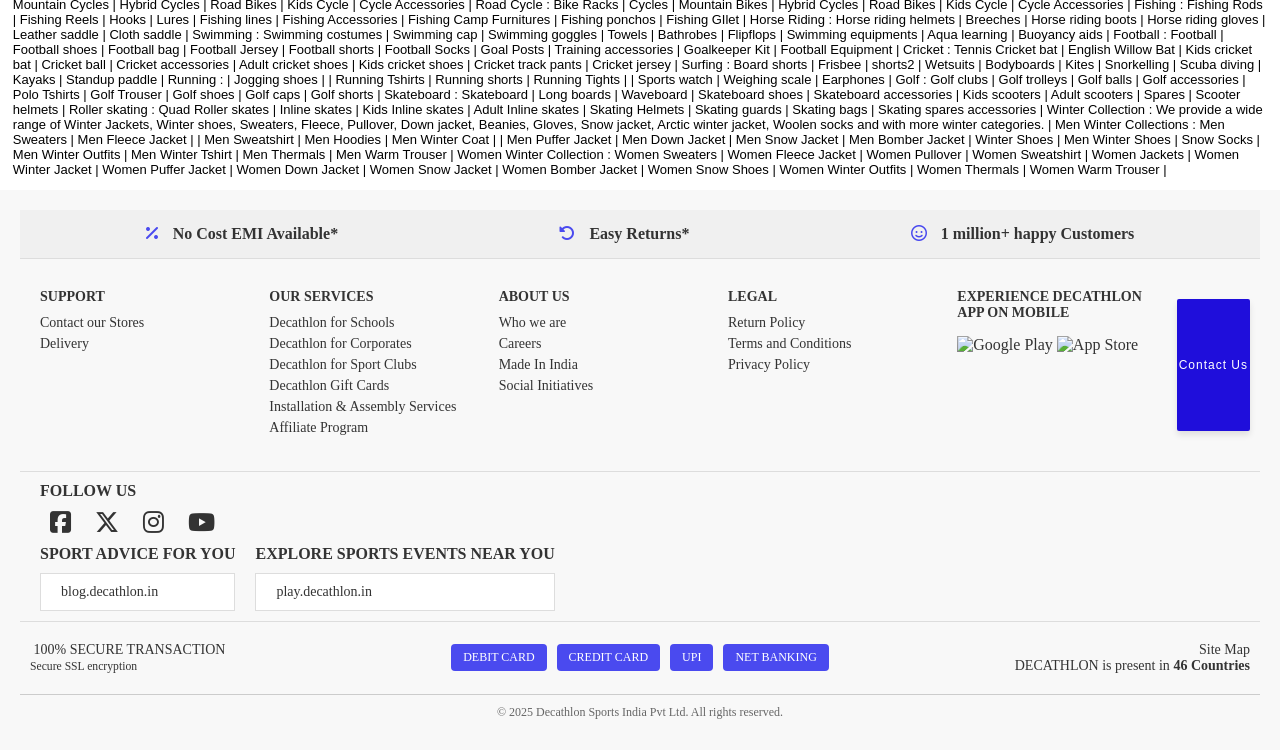
==== commit 14eeb3fc: "button" ====
--- a/index.html
+++ b/index.html
@@ -639,6 +639,30 @@
         <img src="https://upload.wikimedia.org/wikipedia/commons/7/78/Google_Play_Store_badge_EN.svg" alt="Google Play" class="store-badge">
         <img src="https://developer.apple.com/assets/elements/badges/download-on-the-app-store.svg" alt="App Store" class="store-badge">
       </div>
+
+      <button id="contactBtn">Contact Us</button>
+
+<!-- The Modal -->
+<div id="contactModal" class="modal">
+  <div class="modal-content">
+    <span class="close" id="closeModal">&times;</span>
+    <form>
+      <label for="name">Name</label>
+      <input type="text" id="name" name="name" placeholder="Your name.." required>
+
+      <label for="contact">Contact Details</label>
+      <input type="text" id="contact" name="contact" placeholder="Your contact number.." required>
+
+      <label for="email">Email ID</label>
+      <input type="email" id="email" name="email" placeholder="Your email.." required>
+
+      <label for="address">Address</label>
+      <textarea id="address" name="address" placeholder="Your address.." rows="3" required></textarea>
+
+      <input type="submit" value="Submit">
+    </form>
+  </div>
+</div>
     </div>
 
     <!-- SOCIAL + LINKS -->
--- a/style.css
+++ b/style.css
@@ -1711,3 +1711,87 @@
     font-size: small;
     font-weight: lighter;
 }
+
+
+
+#contactBtn {
+  background-color: #1f0edb;    /* Blue color as in your code */
+  color: white;                 /* White text */
+  padding: 2px ;          /* Match the image's padding */
+  font-size: 12px;              /* Medium-large font */
+  border: none;                 /* No border */
+  border-radius: 2px;           /* Slightly rounded corners */
+  cursor: pointer;              /* Pointer on hover */
+  box-shadow: 0 4px 6px rgba(0,0,0,0.1); /* Subtle shadow */
+  transition: background 0.3s, transform 0.2s;
+  font-family: 'Segoe UI', Arial, sans-serif;
+  margin: 20px 0;
+  letter-spacing: 1px;
+}
+
+#contactBtn:hover {
+  background-color: #027a4b;    /* Darker green on hover */
+  transform: translateY(-2px) scale(1.05); /* Slight lift */
+  box-shadow: 0 6px 12px rgba(0,0,0,0.15);
+}
+
+#contactBtn:active {
+  background-color: #025c39;    /* Even darker when pressed */
+  transform: translateY(1px) scale(0.98);  /* Pressed effect */
+}
+.modal {
+      display: none; 
+      position: fixed; 
+      z-index: 1; 
+      left: 0; top: 0;
+      width: 100%; height: 100%;
+      overflow: auto; 
+      background-color: rgba(0,0,0,0.4); 
+    }
+
+    /* Modal content */
+    .modal-content {
+      background-color: #f2f2f2;
+      margin: 10% auto; 
+      padding: 20px;
+      border: 1px solid #888;
+      width: 450px;
+      border-radius: 8px;
+      box-shadow: 0 5px 15px rgba(0,0,0,0.3);
+    }
+
+    .close {
+      color: #aaa;
+      float: right;
+      font-size: 28px;
+      font-weight: bold;
+      cursor: pointer;
+    }
+
+    label {
+      margin-top: 10px;
+      display: block;
+    }
+
+    input[type=text], input[type=email], textarea {
+      width: 100%;
+      padding: 10px;
+      margin-top: 6px;
+      margin-bottom: 16px;
+      border: 1px solid #ccc;
+      border-radius: 4px;
+      box-sizing: border-box;
+    }
+
+    input[type=submit] {
+      background-color: #04AA6D;
+      color: white;
+      padding: 12px 20px;
+      border: none;
+      border-radius: 4px;
+      cursor: pointer;
+    }
+
+    input[type=submit]:hover {
+      background-color: #45a049;
+    }
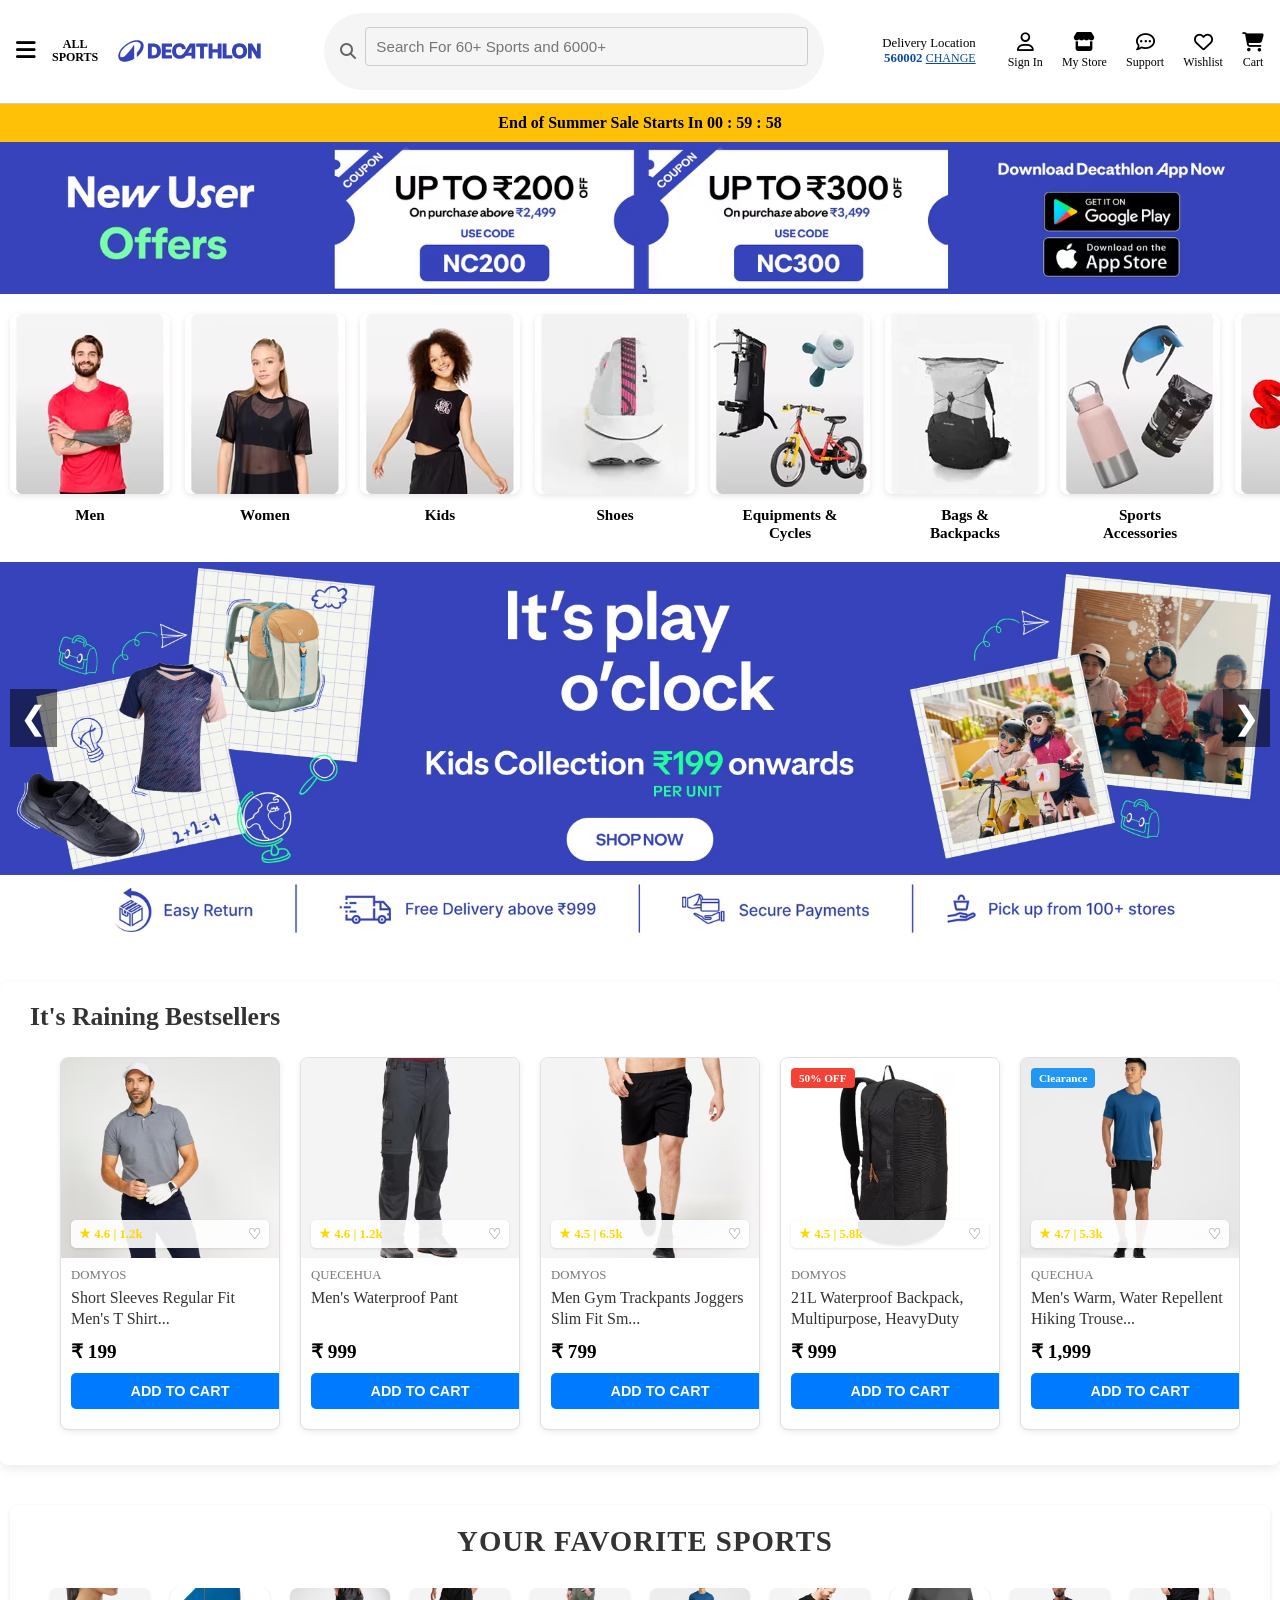
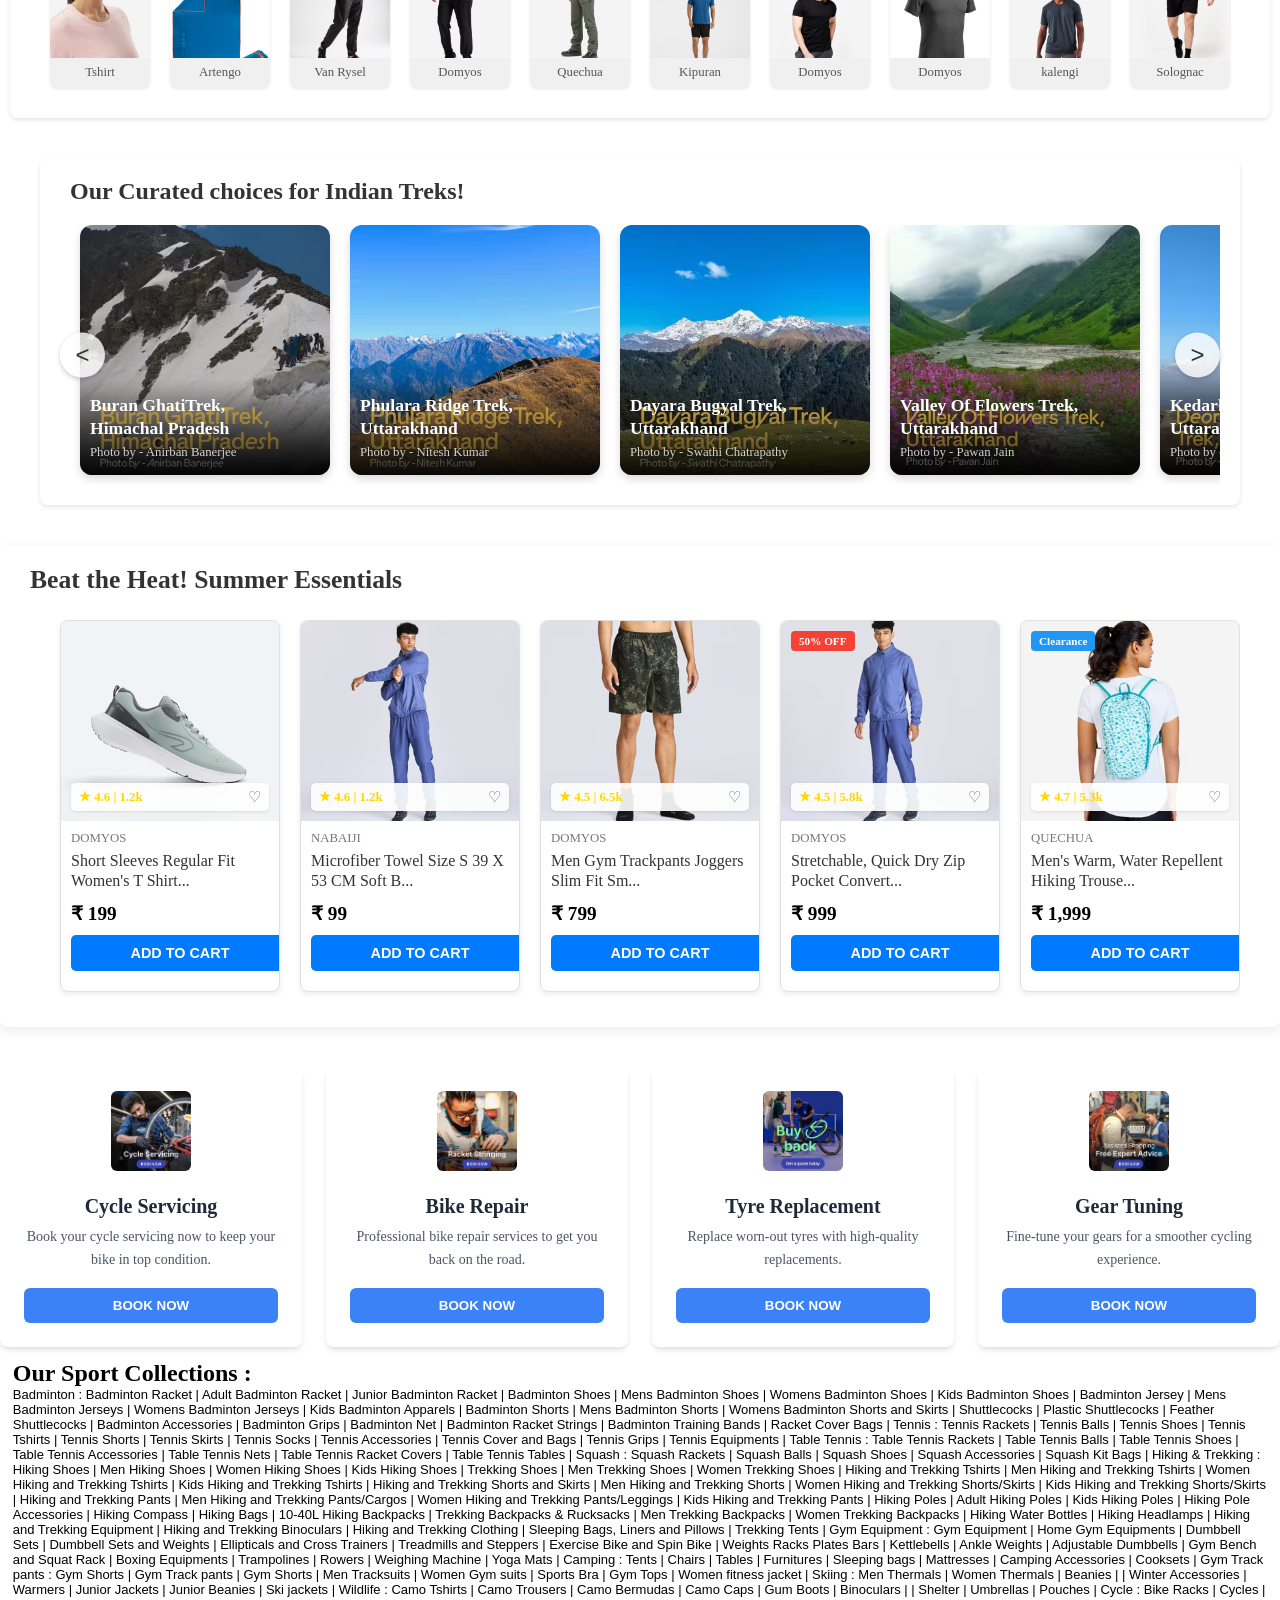
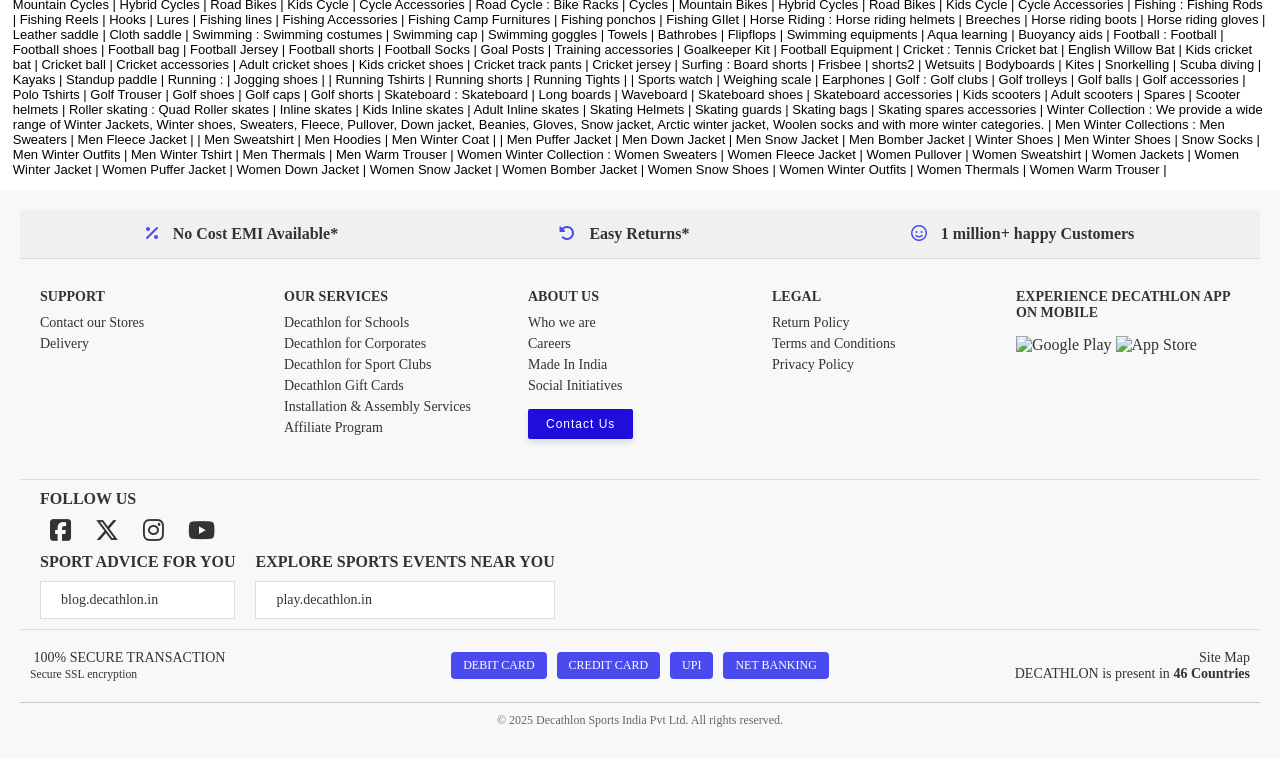
==== commit b1d9ca0a: "btnchanges" ====
--- a/index.html
+++ b/index.html
@@ -627,6 +627,7 @@
         <a href="#">Careers</a>
         <a href="#">Made In India</a>
         <a href="#">Social Initiatives</a>
+        <button id="contactBtn">Contact Us</button>
       </div>
       <div class="footer-column">
         <h4>LEGAL</h4>
@@ -640,7 +641,7 @@
         <img src="https://developer.apple.com/assets/elements/badges/download-on-the-app-store.svg" alt="App Store" class="store-badge">
       </div>
 
-      <button id="contactBtn">Contact Us</button>
+      
 
 <!-- The Modal -->
 <div id="contactModal" class="modal">
--- a/style.css
+++ b/style.css
@@ -1717,7 +1717,7 @@
 #contactBtn {
   background-color: #1f0edb;    /* Blue color as in your code */
   color: white;                 /* White text */
-  padding: 2px ;          /* Match the image's padding */
+  padding: 8px 18px ;          /* Match the image's padding */
   font-size: 12px;              /* Medium-large font */
   border: none;                 /* No border */
   border-radius: 2px;           /* Slightly rounded corners */
@@ -1725,7 +1725,7 @@
   box-shadow: 0 4px 6px rgba(0,0,0,0.1); /* Subtle shadow */
   transition: background 0.3s, transform 0.2s;
   font-family: 'Segoe UI', Arial, sans-serif;
-  margin: 20px 0;
+  margin: 10px 0;
   letter-spacing: 1px;
 }
 
